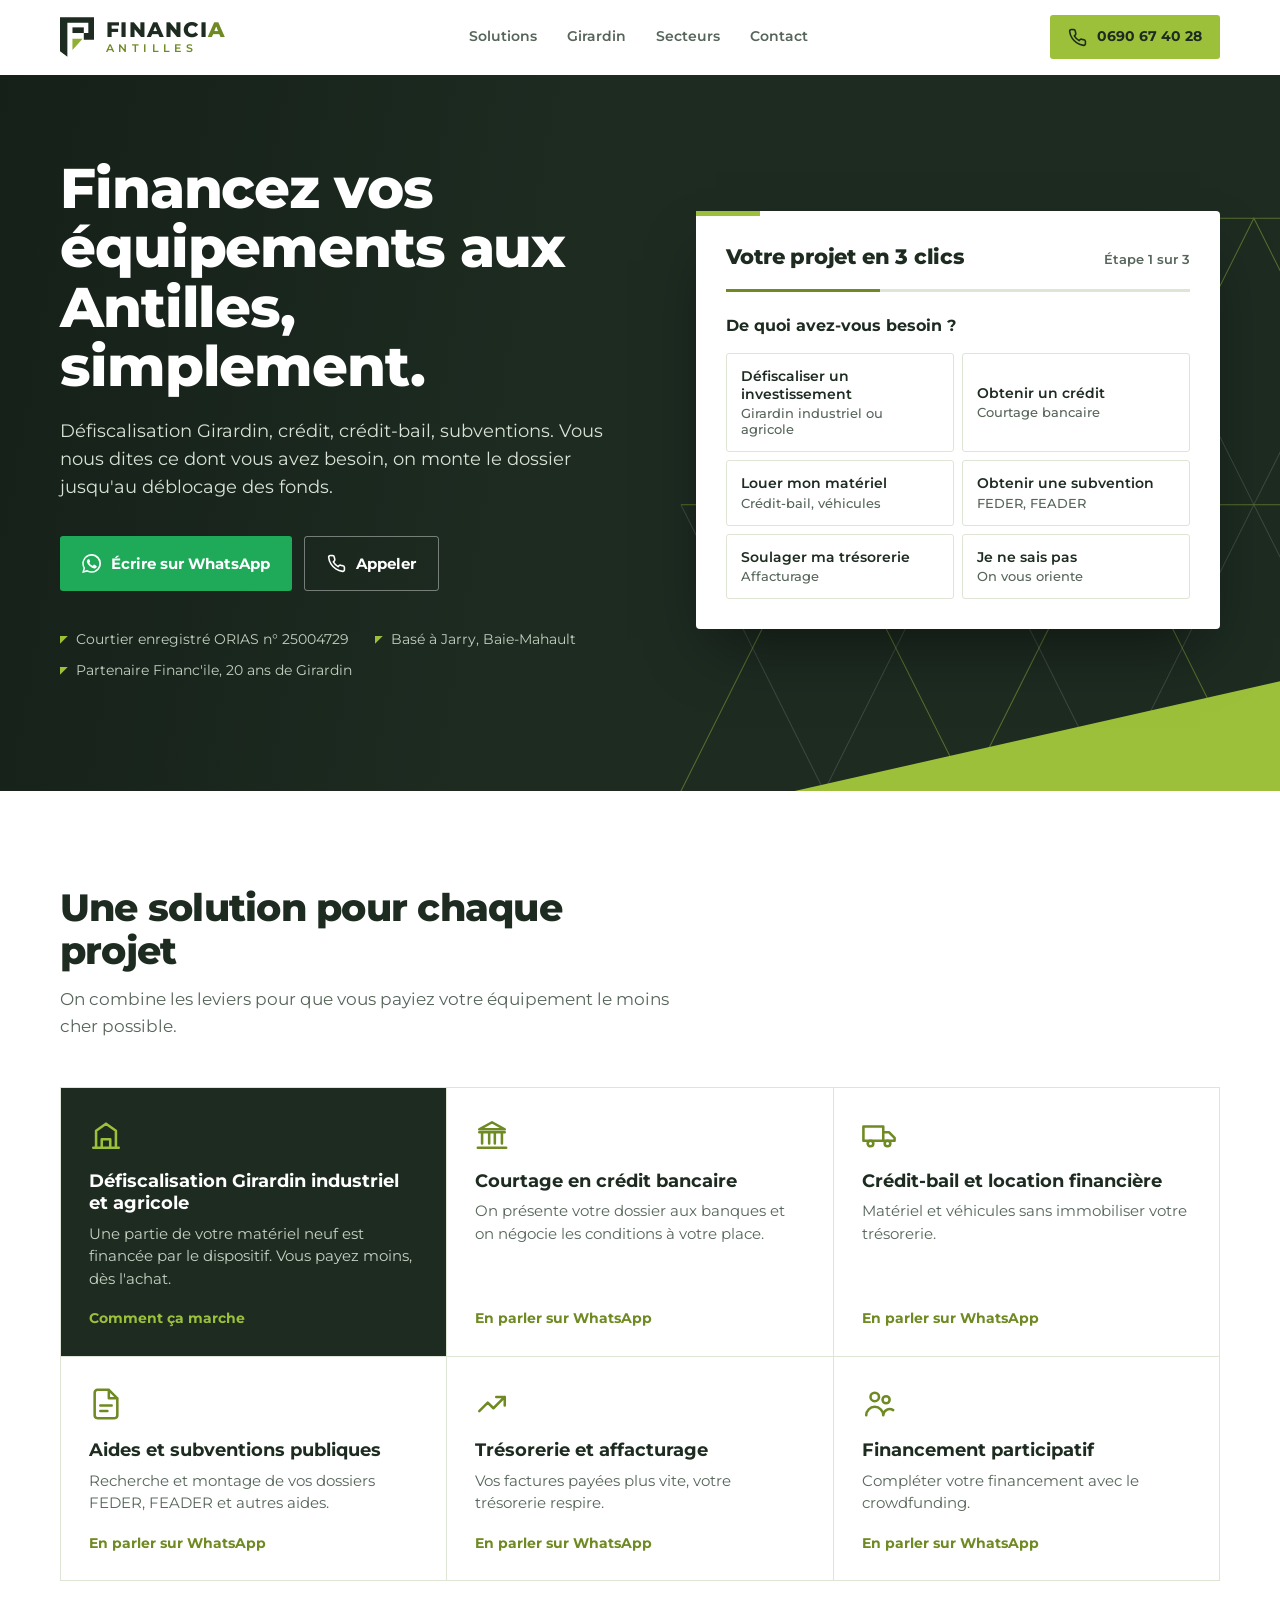
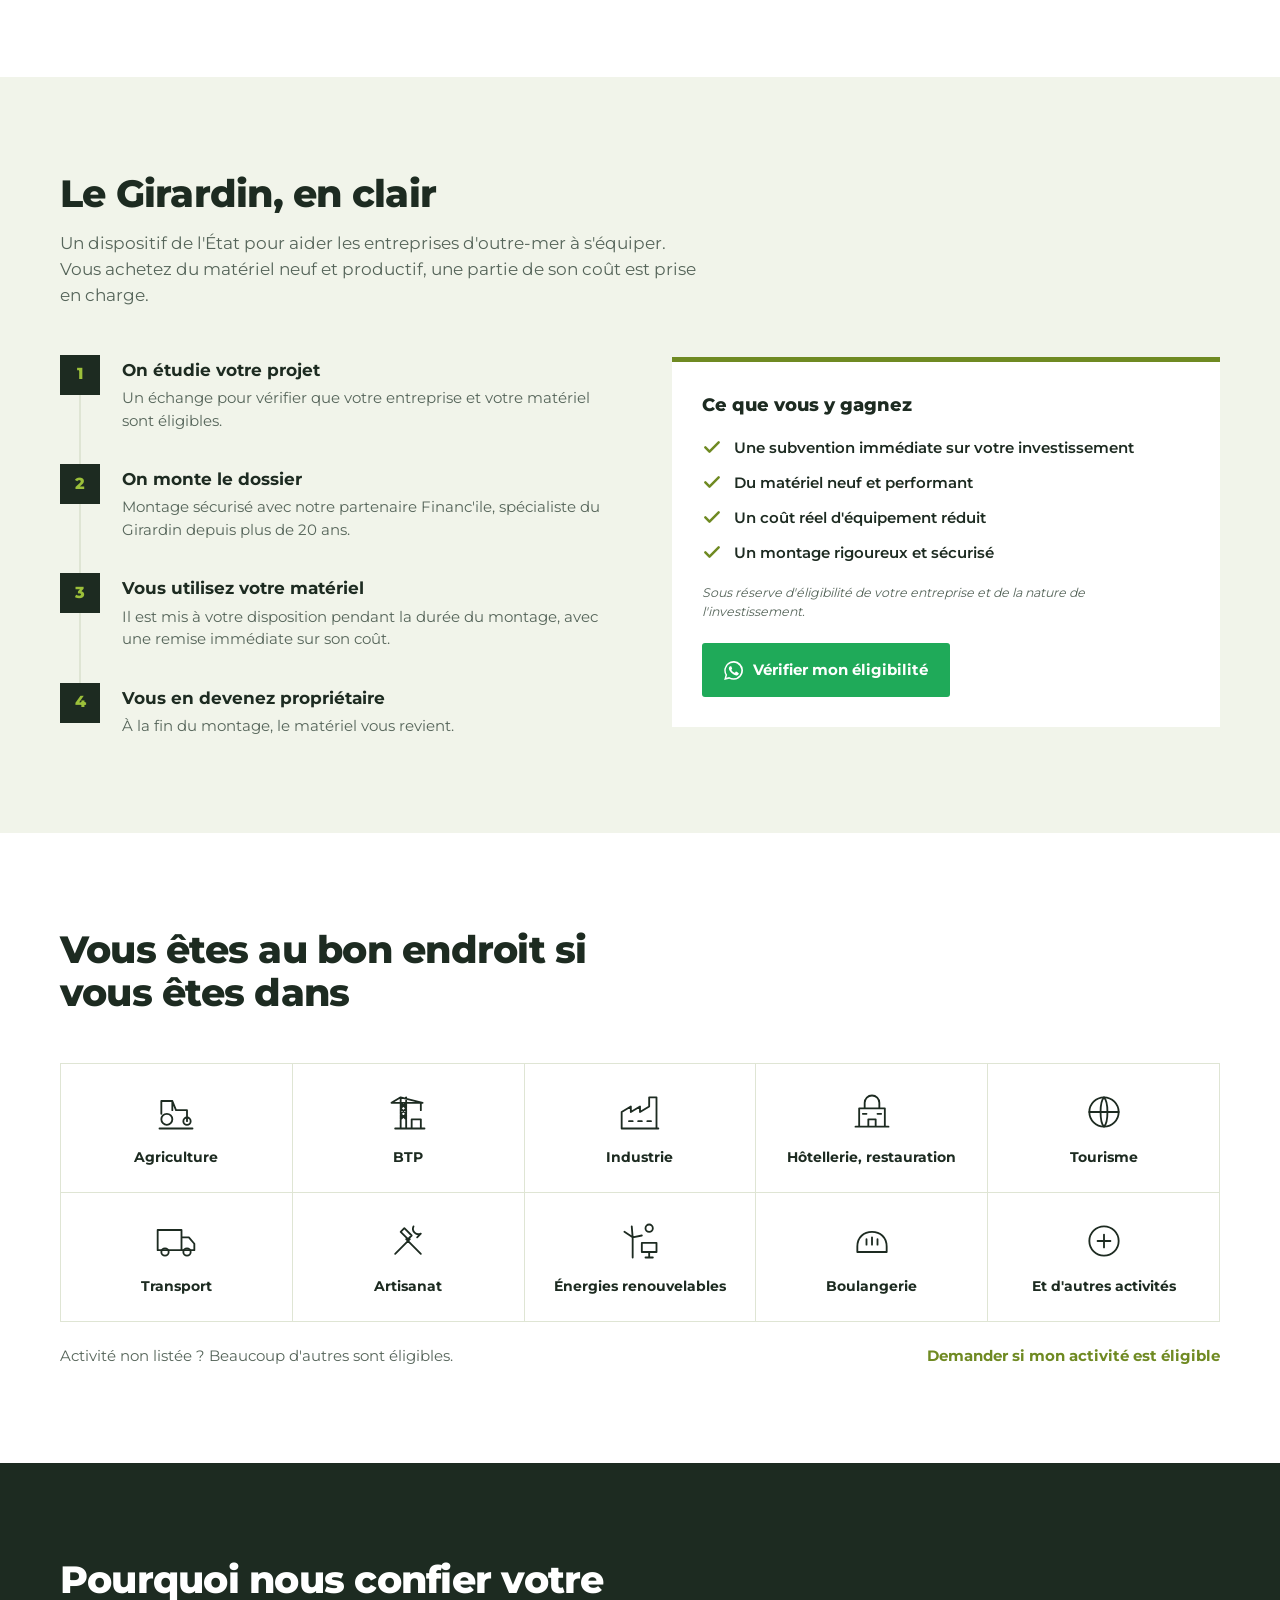
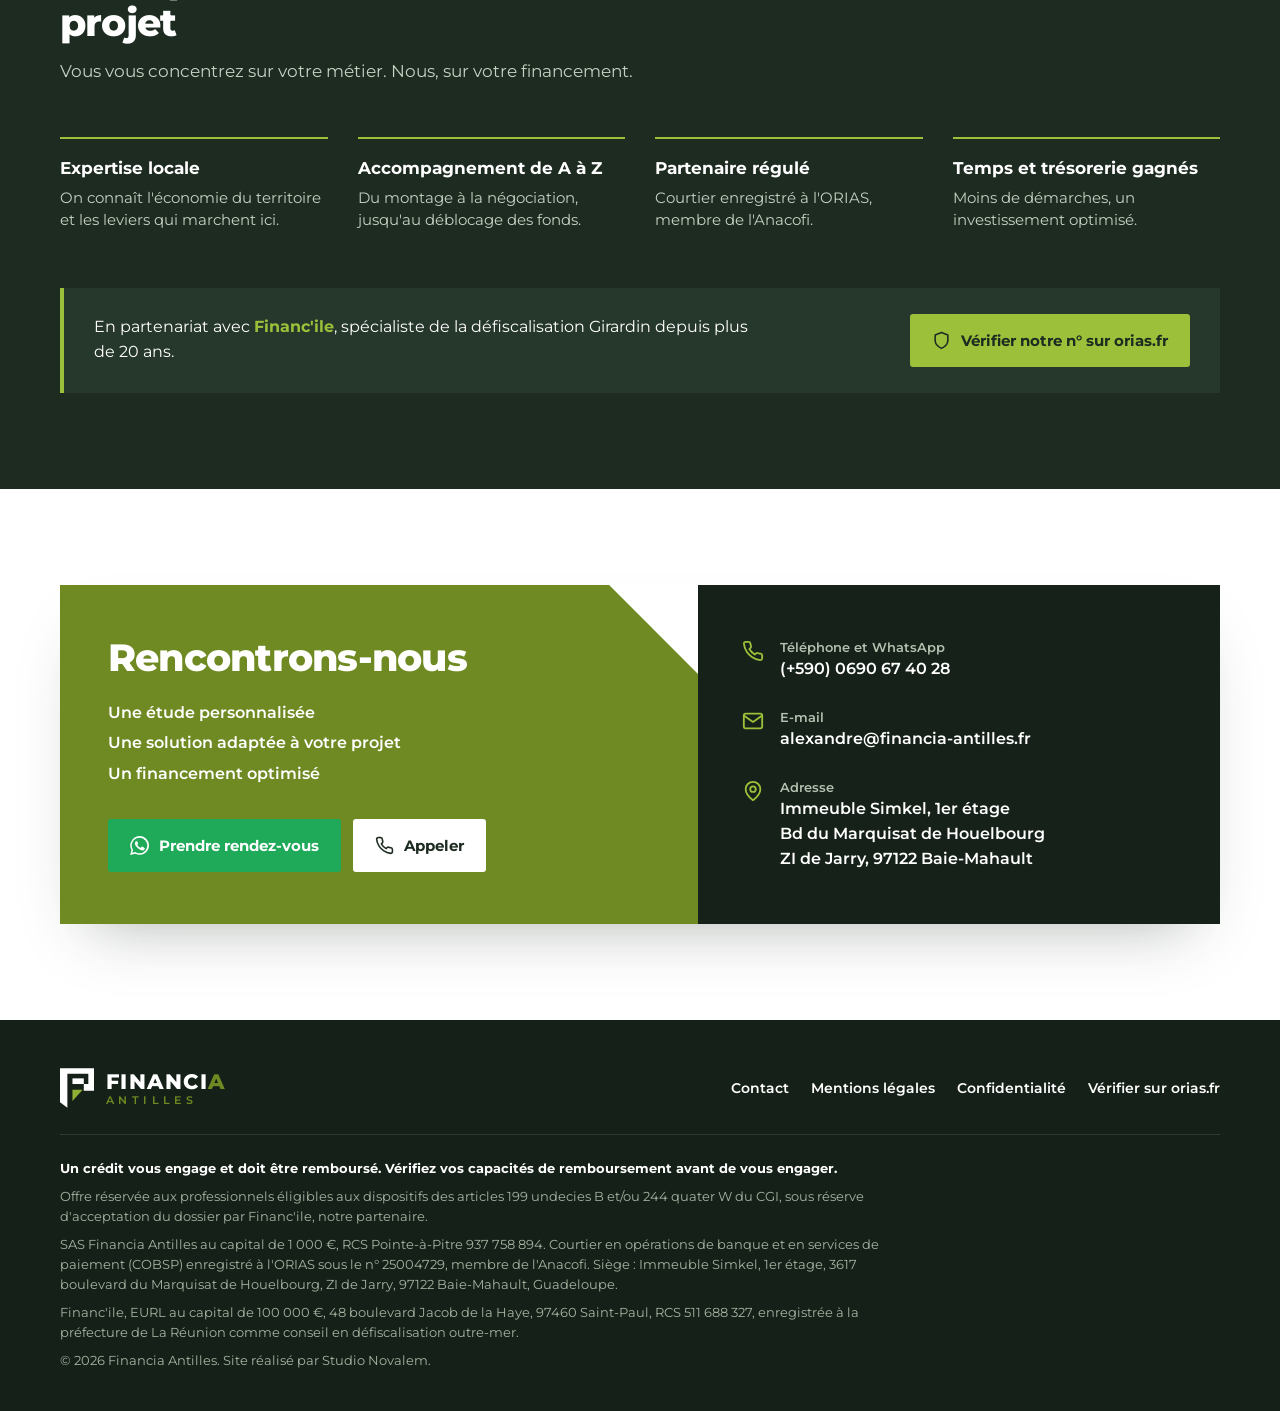
==== index.html @ 35c03839 "Add files via upload" ====
<!DOCTYPE html>
<html lang="fr">
<head>
<meta charset="UTF-8">
<meta name="viewport" content="width=device-width, initial-scale=1, viewport-fit=cover">
<title>Financia Antilles | Défiscalisation Girardin et financement en Guadeloupe</title>
<meta name="description" content="Courtier en financement à Jarry, Guadeloupe. Défiscalisation Girardin industriel et agricole, crédit, crédit-bail, affacturage, subventions FEDER et FEADER. Étude personnalisée.">
<link rel="canonical" href="https://financia-antilles.fr/">
<meta name="robots" content="index, follow">
<meta name="theme-color" content="#1d2b21">
<meta property="og:type" content="website">
<meta property="og:locale" content="fr_FR">
<meta property="og:site_name" content="Financia Antilles">
<meta property="og:title" content="Financia Antilles | Défiscalisation Girardin et financement en Guadeloupe">
<meta property="og:description" content="Courtier en financement à Jarry, Guadeloupe. Défiscalisation Girardin industriel et agricole, crédit, crédit-bail, affacturage, subventions FEDER et FEADER. Étude personnalisée.">
<meta property="og:url" content="https://financia-antilles.fr/">
<meta property="og:image" content="https://financia-antilles.fr/assets/img/og.jpg">
<meta name="twitter:card" content="summary_large_image">
<link rel="icon" href="/favicon.svg" type="image/svg+xml">
<link rel="apple-touch-icon" href="/assets/img/apple-touch-icon.png">
<link rel="preload" href="/assets/fonts/montserrat-latin-800-normal.woff2" as="font" type="font/woff2" crossorigin>
<link rel="preload" href="/assets/fonts/montserrat-latin-600-normal.woff2" as="font" type="font/woff2" crossorigin>
<link rel="stylesheet" href="/css/style.css">
<script type="application/ld+json">{"@context": "https://schema.org", "@type": "FinancialService", "name": "Financia Antilles", "url": "https://financia-antilles.fr", "telephone": "+590690674028", "email": "alexandre@financia-antilles.fr", "image": "https://financia-antilles.fr/assets/img/og.jpg", "address": {"@type": "PostalAddress", "streetAddress": "Immeuble Simkel, 1er étage, 3617 boulevard du Marquisat de Houelbourg, ZI de Jarry", "postalCode": "97122", "addressLocality": "Baie-Mahault", "addressRegion": "Guadeloupe", "addressCountry": "FR"}, "areaServed": ["Guadeloupe", "Martinique"], "founder": "Alexandre Buc", "vatID": "FR50937758894", "description": "Courtier en financement : défiscalisation Girardin industriel et agricole, crédit bancaire, crédit-bail, affacturage, subventions FEDER et FEADER."}</script>
</head>
<body>
<svg width="0" height="0" style="position:absolute" aria-hidden="true">
  <defs>
    <symbol id="i-wa" viewBox="0 0 24 24"><path fill="currentColor" d="M17.5 14.4c-.3-.1-1.8-.9-2-1s-.5-.1-.7.1-.8 1-.9 1.2-.3.2-.6.1a8.2 8.2 0 0 1-4-3.5c-.3-.5.3-.5.9-1.6.1-.2 0-.4 0-.5l-.9-2.2c-.2-.6-.5-.5-.7-.5h-.6a1.2 1.2 0 0 0-.8.4 3.5 3.5 0 0 0-1.1 2.6 6 6 0 0 0 1.3 3.2 13.8 13.8 0 0 0 5.3 4.7c2 .8 2.7.9 3.7.8a3.1 3.1 0 0 0 2-1.4 2.5 2.5 0 0 0 .2-1.4c-.1-.1-.3-.2-.6-.3zM12 21.8a9.8 9.8 0 0 1-5-1.4l-.4-.2-3.7 1 1-3.6-.2-.4A9.8 9.8 0 1 1 12 21.8zM20.5 3.5A11.8 11.8 0 0 0 1.9 17.7L.2 24l6.4-1.7A11.8 11.8 0 0 0 24 12a11.7 11.7 0 0 0-3.5-8.5z"/></symbol>
    <symbol id="i-tel" viewBox="0 0 24 24"><path fill="none" stroke="currentColor" stroke-width="2" stroke-linecap="round" stroke-linejoin="round" d="M22 16.9v3a2 2 0 0 1-2.2 2 19.8 19.8 0 0 1-8.6-3.1 19.5 19.5 0 0 1-6-6A19.8 19.8 0 0 1 2.1 4.2 2 2 0 0 1 4.1 2h3a2 2 0 0 1 2 1.7c.1 1 .4 1.9.7 2.8a2 2 0 0 1-.5 2.1L8 9.9a16 16 0 0 0 6 6l1.3-1.3a2 2 0 0 1 2.1-.4c.9.3 1.8.6 2.8.7a2 2 0 0 1 1.7 2z"/></symbol>
    <symbol id="i-mail" viewBox="0 0 24 24"><g fill="none" stroke="currentColor" stroke-width="2" stroke-linecap="round" stroke-linejoin="round"><rect x="2" y="4" width="20" height="16" rx="2"/><path d="m22 6-10 7L2 6"/></g></symbol>
    <symbol id="i-pin" viewBox="0 0 24 24"><g fill="none" stroke="currentColor" stroke-width="2" stroke-linecap="round" stroke-linejoin="round"><path d="M20 10c0 6-8 12-8 12s-8-6-8-12a8 8 0 0 1 16 0z"/><circle cx="12" cy="10" r="3"/></g></symbol>
    <symbol id="i-check" viewBox="0 0 24 24"><path fill="none" stroke="currentColor" stroke-width="3" stroke-linecap="round" stroke-linejoin="round" d="M4 12.5l5 5L20 6.5"/></symbol>
    <symbol id="i-shield" viewBox="0 0 24 24"><path fill="none" stroke="currentColor" stroke-width="2" stroke-linecap="round" stroke-linejoin="round" d="M12 22s8-4 8-10V5l-8-3-8 3v7c0 6 8 10 8 10z"/></symbol>
  </defs>
</svg>
<a class="skip" href="#main">Aller au contenu</a>
<header>
  <div class="wrap nav">
    <a href="" class="logo" aria-label="Financia Antilles, accueil">
      <img src="/assets/img/logo.png" alt="Financia Antilles" width="160" height="42" onload="this.parentNode.classList.add('has-img')">
      <svg class="mark" viewBox="0 0 60 70" aria-hidden="true"><path class="dk" fill="#1d2b21" d="M0 0h60v40H42V28h8V10H13v60L0 60z"/><path class="dk" fill="#1d2b21" d="M22 18h20v10H22z"/><path fill="#8fb033" d="M22 38h18L22 58z"/></svg>
      <span class="logo-txt"><b>FINANCI<span>A</span></b><small>ANTILLES</small></span>

    </a>
    <nav class="nav-links" id="menu" aria-label="Navigation principale">
      <a href="#solutions">Solutions</a>
      <a href="#girardin">Girardin</a>
      <a href="#secteurs">Secteurs</a>
      <a href="#contact">Contact</a>
    </nav>
    <div class="nav-right">
      <a class="btn btn-call" href="tel:+590690674028" aria-label="Appeler le 0690 67 40 28"><svg aria-hidden="true"><use href="#i-tel"/></svg><span>0690 67 40 28</span></a>
      <button class="burger" aria-label="Menu" aria-expanded="false" aria-controls="menu"><i></i><i></i><i></i></button>
    </div>
  </div>
  <div class="progress" aria-hidden="true"></div>
</header>
<main id="main">
<section class="hero" aria-labelledby="h1">
  <img class="hero-bg" src="/assets/img/hero.jpg" alt="" fetchpriority="high" onerror="this.remove()">
  <svg class="hero-lines" viewBox="0 0 1440 700" preserveAspectRatio="xMidYMid slice" aria-hidden="true">
    <path d="M760 700 L900 420 L1040 700 L1180 420 L1320 700 L1460 420"/>
    <path d="M760 420 L900 700 L1040 420 L1180 700 L1320 420 L1460 700"/>
    <path d="M900 420 L1040 140 L1180 420 L1320 140 L1460 420"/>
    <path d="M900 140 L1040 420 L1180 140 L1320 420 L1460 140"/>
    <path d="M760 420 H1460 M900 140 H1460"/>
  </svg>
  <div class="hero-cut" aria-hidden="true"></div>

  <div class="wrap hero-grid">
    <div>
      <h1 id="h1" class="rise d1">Financez vos équipements aux Antilles, simplement.</h1>
      <p class="hero-lead rise d2">Défiscalisation Girardin, crédit, crédit-bail, subventions. Vous nous dites ce dont vous avez besoin, on monte le dossier jusqu'au déblocage des fonds.</p>
      <div class="hero-cta rise d3">
        <a class="btn btn-wa" data-wa="Bonjour, je souhaite une étude de financement pour mon entreprise." href="https://wa.me/590690674028"><svg aria-hidden="true"><use href="#i-wa"/></svg>Écrire sur WhatsApp</a>
        <a class="btn btn-ghost" href="tel:+590690674028"><svg aria-hidden="true"><use href="#i-tel"/></svg>Appeler</a>
      </div>
      <ul class="hero-proof rise d4">
        <li><i></i>Courtier enregistré ORIAS n° 25004729</li>
        <li><i></i>Basé à Jarry, Baie-Mahault</li>
        <li><i></i>Partenaire Financ'ile, 20 ans de Girardin</li>
      </ul>
    </div>

    <div class="guide rise d5" id="guide" aria-live="polite">
      <div class="guide-head">
        <h2>Votre projet en 3 clics</h2>
        <span class="guide-count" id="gCount">Étape 1 sur 3</span>
      </div>
      <div class="bar" aria-hidden="true"><i id="gBar"></i></div>

      <div class="step on" data-step="1">
        <p class="q">De quoi avez-vous besoin ?</p>
        <div class="opts" data-key="besoin">
          <button class="opt" data-v="Défiscalisation Girardin">Défiscaliser un investissement<small>Girardin industriel ou agricole</small></button>
          <button class="opt" data-v="Crédit bancaire">Obtenir un crédit<small>Courtage bancaire</small></button>
          <button class="opt" data-v="Crédit-bail / location financière">Louer mon matériel<small>Crédit-bail, véhicules</small></button>
          <button class="opt" data-v="Subventions (FEDER, FEADER)">Obtenir une subvention<small>FEDER, FEADER</small></button>
          <button class="opt" data-v="Trésorerie / affacturage">Soulager ma trésorerie<small>Affacturage</small></button>
          <button class="opt" data-v="Je ne sais pas encore">Je ne sais pas<small>On vous oriente</small></button>
        </div>
      </div>

      <div class="step" data-step="2">
        <p class="q">Votre secteur d'activité ?</p>
        <div class="opts" data-key="secteur">
          <button class="opt" data-v="Agriculture">Agriculture</button>
          <button class="opt" data-v="BTP">BTP</button>
          <button class="opt" data-v="Industrie">Industrie</button>
          <button class="opt" data-v="Hôtellerie, restauration, tourisme">Hôtellerie, restauration</button>
          <button class="opt" data-v="Transport">Transport</button>
          <button class="opt" data-v="Artisanat, boulangerie">Artisanat, boulangerie</button>
          <button class="opt" data-v="Énergies renouvelables">Énergies renouvelables</button>
          <button class="opt" data-v="Autre activité">Autre</button>
        </div>
        <button class="back" type="button" data-back>Retour</button>
      </div>

      <div class="step" data-step="3">
        <p class="q">Montant envisagé ?</p>
        <div class="opts" data-key="montant">
          <button class="opt" data-v="moins de 50 000 €">Moins de 50 000 €</button>
          <button class="opt" data-v="50 000 à 200 000 €">50 000 à 200 000 €</button>
          <button class="opt" data-v="plus de 200 000 €">Plus de 200 000 €</button>
          <button class="opt" data-v="à définir">À définir</button>
        </div>
        <button class="back" type="button" data-back>Retour</button>
      </div>

      <div class="step" data-step="4">
        <div class="recap" id="gRecap"></div>
        <a class="btn btn-wa" id="gSend" href="https://wa.me/590690674028" target="_blank" rel="noopener"><svg aria-hidden="true"><use href="#i-wa"/></svg>Envoyer ma demande sur WhatsApp</a>
        <div class="alt">
          <a href="tel:+590690674028">Ou appeler</a>
          <a href="mailto:alexandre@financia-antilles.fr" id="gMail">Ou par e-mail</a>
        </div>
        <button class="back" type="button" data-reset>Recommencer</button>
      </div>
    </div>
  </div>
</section>

<section class="sec-pad" id="solutions" aria-labelledby="t-sol">
  <div class="wrap">
    <h2 id="t-sol" class="sec-title reveal">Une solution pour chaque projet</h2>
    <p class="sec-lead reveal">On combine les leviers pour que vous payiez votre équipement le moins cher possible.</p>
    <div class="sols">
      <a href="#girardin" class="sol main reveal">
        <svg viewBox="0 0 24 24" fill="none" stroke="currentColor" stroke-width="1.8" stroke-linecap="round" stroke-linejoin="round" aria-hidden="true"><path d="M3 21h18M5 21V9l7-5 7 5v12M9 21v-6h6v6"/></svg>
        <h3>Défiscalisation Girardin industriel et agricole</h3>
        <p>Une partie de votre matériel neuf est financée par le dispositif. Vous payez moins, dès l'achat.</p>
        <span class="go">Comment ça marche</span>
      </a>
      <a href="https://wa.me/590690674028" class="sol reveal" data-wa="Bonjour, je souhaite un crédit bancaire pour mon entreprise.">
        <svg viewBox="0 0 24 24" fill="none" stroke="currentColor" stroke-width="1.8" stroke-linecap="round" stroke-linejoin="round" aria-hidden="true"><path d="M3 10h18M5 10v8M10 10v8M14 10v8M19 10v8M2 21h20M12 3l9 5H3z"/></svg>
        <h3>Courtage en crédit bancaire</h3>
        <p>On présente votre dossier aux banques et on négocie les conditions à votre place.</p>
        <span class="go">En parler sur WhatsApp</span>
      </a>
      <a href="https://wa.me/590690674028" class="sol reveal" data-wa="Bonjour, je m'intéresse au crédit-bail / location financière pour du matériel ou des véhicules.">
        <svg viewBox="0 0 24 24" fill="none" stroke="currentColor" stroke-width="1.8" stroke-linecap="round" stroke-linejoin="round" aria-hidden="true"><path d="M1 6h14v10H1zM15 10h4l4 4v2h-8"/><circle cx="6" cy="18" r="2"/><circle cx="18" cy="18" r="2"/></svg>
        <h3>Crédit-bail et location financière</h3>
        <p>Matériel et véhicules sans immobiliser votre trésorerie.</p>
        <span class="go">En parler sur WhatsApp</span>
      </a>
      <a href="https://wa.me/590690674028" class="sol reveal" data-wa="Bonjour, je souhaite monter un dossier de subvention (FEDER / FEADER).">
        <svg viewBox="0 0 24 24" fill="none" stroke="currentColor" stroke-width="1.8" stroke-linecap="round" stroke-linejoin="round" aria-hidden="true"><path d="M14 2H6a2 2 0 0 0-2 2v16a2 2 0 0 0 2 2h12a2 2 0 0 0 2-2V8zM14 2v6h6M8 13h8M8 17h5"/></svg>
        <h3>Aides et subventions publiques</h3>
        <p>Recherche et montage de vos dossiers FEDER, FEADER et autres aides.</p>
        <span class="go">En parler sur WhatsApp</span>
      </a>
      <a href="https://wa.me/590690674028" class="sol reveal" data-wa="Bonjour, je cherche une solution de trésorerie / affacturage.">
        <svg viewBox="0 0 24 24" fill="none" stroke="currentColor" stroke-width="1.8" stroke-linecap="round" stroke-linejoin="round" aria-hidden="true"><path d="M3 17l6-6 4 4 8-8M15 7h6v6"/></svg>
        <h3>Trésorerie et affacturage</h3>
        <p>Vos factures payées plus vite, votre trésorerie respire.</p>
        <span class="go">En parler sur WhatsApp</span>
      </a>
      <a href="https://wa.me/590690674028" class="sol reveal" data-wa="Bonjour, je souhaite financer mon projet par du financement participatif.">
        <svg viewBox="0 0 24 24" fill="none" stroke="currentColor" stroke-width="1.8" stroke-linecap="round" stroke-linejoin="round" aria-hidden="true"><circle cx="9" cy="7" r="3"/><circle cx="17" cy="9" r="2.5"/><path d="M3 20a6 6 0 0 1 12 0M15 20a4.5 4.5 0 0 1 7-3.7"/></svg>
        <h3>Financement participatif</h3>
        <p>Compléter votre financement avec le crowdfunding.</p>
        <span class="go">En parler sur WhatsApp</span>
      </a>
    </div>
  </div>
</section>

<section class="sec-pad girardin" id="girardin" aria-labelledby="t-gir">
  <div class="wrap">
    <h2 id="t-gir" class="sec-title reveal">Le Girardin, en clair</h2>
    <p class="sec-lead reveal">Un dispositif de l'État pour aider les entreprises d'outre-mer à s'équiper. Vous achetez du matériel neuf et productif, une partie de son coût est prise en charge.</p>
    <div class="g-grid">
      <div class="steps">
        <span class="track" aria-hidden="true"><i></i></span>
        <ol>
        <li><h3>On étudie votre projet</h3><p>Un échange pour vérifier que votre entreprise et votre matériel sont éligibles.</p></li>
        <li><h3>On monte le dossier</h3><p>Montage sécurisé avec notre partenaire Financ'ile, spécialiste du Girardin depuis plus de 20 ans.</p></li>
        <li><h3>Vous utilisez votre matériel</h3><p>Il est mis à votre disposition pendant la durée du montage, avec une remise immédiate sur son coût.</p></li>
        <li><h3>Vous en devenez propriétaire</h3><p>À la fin du montage, le matériel vous revient.</p></li>
        </ol>
      </div>
      <div class="g-side">
        <figure class="g-photo">
          <img src="/assets/img/girardin.jpg" alt="Engin de chantier neuf en Guadeloupe" loading="lazy" width="1200" height="900" onerror="this.parentNode.remove()">
        </figure>
        <div class="benef reveal">
          <h3>Ce que vous y gagnez</h3>
          <ul>
            <li><svg aria-hidden="true"><use href="#i-check"/></svg>Une subvention immédiate sur votre investissement</li>
            <li><svg aria-hidden="true"><use href="#i-check"/></svg>Du matériel neuf et performant</li>
            <li><svg aria-hidden="true"><use href="#i-check"/></svg>Un coût réel d'équipement réduit</li>
            <li><svg aria-hidden="true"><use href="#i-check"/></svg>Un montage rigoureux et sécurisé</li>
          </ul>
          <p class="note">Sous réserve d'éligibilité de votre entreprise et de la nature de l'investissement.</p>
          <a class="btn btn-wa" href="https://wa.me/590690674028" data-wa="Bonjour, je voudrais savoir si mon investissement est éligible au Girardin."><svg aria-hidden="true"><use href="#i-wa"/></svg>Vérifier mon éligibilité</a>
        </div>
      </div>
    </div>
  </div>
</section>

<section class="sec-pad" id="secteurs" aria-labelledby="t-sec">
  <div class="wrap">
    <h2 id="t-sec" class="sec-title reveal">Vous êtes au bon endroit si vous êtes dans</h2>
    <ul class="sect reveal" style="list-style:none">
      <li class="sec"><svg viewBox="0 0 48 48" fill="none" stroke="currentColor" stroke-width="2" stroke-linecap="round" stroke-linejoin="round" aria-hidden="true"><circle cx="14" cy="32" r="6"/><circle cx="36" cy="34" r="4"/><path d="M8 26V12h12l4 10h12v12M20 12v10M6 42h36"/></svg>Agriculture</li>
      <li class="sec"><svg viewBox="0 0 48 48" fill="none" stroke="currentColor" stroke-width="2" stroke-linecap="round" stroke-linejoin="round" aria-hidden="true"><path d="M16 42V8M22 42V8M16 8l24 6H6zM16 14l6 6M22 14l-6 6M16 20l6 6M22 20l-6 6M16 26l6 6M22 26l-6 6M38 14v8M10 42h32M28 42V32h10v10"/></svg>BTP</li>
      <li class="sec"><svg viewBox="0 0 48 48" fill="none" stroke="currentColor" stroke-width="2" stroke-linecap="round" stroke-linejoin="round" aria-hidden="true"><path d="M4 42V24l10-6v6l10-6v6l10-6V8h8v34zM4 42h40M12 34h4M22 34h4M32 34h4"/></svg>Industrie</li>
      <li class="sec"><svg viewBox="0 0 48 48" fill="none" stroke="currentColor" stroke-width="2" stroke-linecap="round" stroke-linejoin="round" aria-hidden="true"><path d="M6 40h36M10 40V20h28v20M16 20v-6a8 8 0 0 1 16 0v6M20 40v-8h8v8M14 26h4M30 26h4"/></svg>Hôtellerie, restauration</li>
      <li class="sec"><svg viewBox="0 0 48 48" fill="none" stroke="currentColor" stroke-width="2" stroke-linecap="round" stroke-linejoin="round" aria-hidden="true"><circle cx="24" cy="24" r="16"/><path d="M8 24h32M24 8c5 5 5 27 0 32M24 8c-5 5-5 27 0 32"/></svg>Tourisme</li>
      <li class="sec"><svg viewBox="0 0 48 48" fill="none" stroke="currentColor" stroke-width="2" stroke-linecap="round" stroke-linejoin="round" aria-hidden="true"><path d="M4 12h26v22H4zM30 20h8l6 7v7H30"/><circle cx="12" cy="36" r="4"/><circle cx="36" cy="36" r="4"/></svg>Transport</li>
      <li class="sec"><svg viewBox="0 0 48 48" fill="none" stroke="currentColor" stroke-width="2" stroke-linecap="round" stroke-linejoin="round" aria-hidden="true"><path d="M10 38l16-16M20 10l8 8-4 4-8-8zM38 38L22 22M30 8a6 6 0 0 0 8 8l-4 4"/></svg>Artisanat</li>
      <li class="sec"><svg viewBox="0 0 48 48" fill="none" stroke="currentColor" stroke-width="2" stroke-linecap="round" stroke-linejoin="round" aria-hidden="true"><path d="M16 42V20M16 20l-9-6M16 20l10-2M16 20l-1-12M26 26h16v10H26zM34 36v6M30 42h8M38 10a4 4 0 1 1-8 0 4 4 0 0 1 8 0"/></svg>Énergies renouvelables</li>
      <li class="sec"><svg viewBox="0 0 48 48" fill="none" stroke="currentColor" stroke-width="2" stroke-linecap="round" stroke-linejoin="round" aria-hidden="true"><path d="M8 30c0-10 7-16 16-16s16 6 16 16v6H8zM18 22v6M24 20v8M30 22v6"/></svg>Boulangerie</li>
      <li class="sec"><svg viewBox="0 0 48 48" fill="none" stroke="currentColor" stroke-width="2" stroke-linecap="round" stroke-linejoin="round" aria-hidden="true"><circle cx="24" cy="24" r="16"/><path d="M24 17v14M17 24h14"/></svg>Et d'autres activités</li>
    </ul>
    <div class="sect-foot reveal">
      <span>Activité non listée ? Beaucoup d'autres sont éligibles.</span>
      <a href="https://wa.me/590690674028" data-wa="Bonjour, mon activité est-elle éligible à vos solutions de financement ?">Demander si mon activité est éligible</a>
    </div>
  </div>
</section>

<section class="sec-pad why" aria-labelledby="t-why">
  <div class="wrap">
    <h2 id="t-why" class="sec-title reveal">Pourquoi nous confier votre projet</h2>
    <p class="sec-lead reveal">Vous vous concentrez sur votre métier. Nous, sur votre financement.</p>
    <div class="why-grid">
      <div class="why-item reveal"><h3>Expertise locale</h3><p>On connaît l'économie du territoire et les leviers qui marchent ici.</p></div>
      <div class="why-item reveal"><h3>Accompagnement de A à Z</h3><p>Du montage à la négociation, jusqu'au déblocage des fonds.</p></div>
      <div class="why-item reveal"><h3>Partenaire régulé</h3><p>Courtier enregistré à l'ORIAS, membre de l'Anacofi.</p></div>
      <div class="why-item reveal"><h3>Temps et trésorerie gagnés</h3><p>Moins de démarches, un investissement optimisé.</p></div>
    </div>
    <div class="partner reveal">
      <p>En partenariat avec <b>Financ'ile</b>, spécialiste de la défiscalisation Girardin depuis plus de 20 ans.</p>
      <a class="btn btn-call" href="https://www.orias.fr" target="_blank" rel="noopener"><svg aria-hidden="true"><use href="#i-shield"/></svg>Vérifier notre n° sur orias.fr</a>
    </div>
  </div>
</section>

<section class="sec-pad" id="contact" aria-labelledby="t-con">
  <div class="wrap">
    <div class="contact-grid reveal">
      <div class="c-main">
        <h2 id="t-con">Rencontrons-nous</h2>
        <ul>
          <li>Une étude personnalisée</li>
          <li>Une solution adaptée à votre projet</li>
          <li>Un financement optimisé</li>
        </ul>
        <div class="hero-cta">
          <a class="btn btn-wa" href="https://wa.me/590690674028" data-wa="Bonjour, je souhaite prendre rendez-vous pour une étude de financement."><svg aria-hidden="true"><use href="#i-wa"/></svg>Prendre rendez-vous</a>
          <a class="btn btn-call" href="tel:+590690674028"><svg aria-hidden="true"><use href="#i-tel"/></svg>Appeler</a>
        </div>
      </div>
      <address class="c-side" style="font-style:normal">
        <img src="/assets/img/contact.jpg" alt="" loading="lazy" onerror="this.remove()">
        <div class="c-row"><svg aria-hidden="true"><use href="#i-tel"/></svg><div><small>Téléphone et WhatsApp</small><a href="tel:+590690674028">(+590) 0690 67 40 28</a></div></div>
        <div class="c-row"><svg aria-hidden="true"><use href="#i-mail"/></svg><div><small>E-mail</small><a href="mailto:alexandre@financia-antilles.fr">alexandre@financia-antilles.fr</a></div></div>
        <div class="c-row"><svg aria-hidden="true"><use href="#i-pin"/></svg><div><small>Adresse</small><a href="https://www.google.com/maps/search/?api=1&amp;query=Immeuble+Simkel+Boulevard+du+Marquisat+de+Houelbourg+Jarry+97122+Baie-Mahault" target="_blank" rel="noopener">Immeuble Simkel, 1er étage<br>Bd du Marquisat de Houelbourg<br>ZI de Jarry, 97122 Baie-Mahault</a></div></div>
      </address>
    </div>
  </div>
</section>
</main>
<footer>
  <div class="wrap">
    <div class="f-top">
      <a href="/" class="logo" aria-label="Financia Antilles, accueil">
        <img src="/assets/img/logo-blanc.png" alt="Financia Antilles" width="160" height="42" onload="this.parentNode.classList.add('has-img')">
      <svg class="mark" viewBox="0 0 60 70" aria-hidden="true"><path class="dk" fill="#1d2b21" d="M0 0h60v40H42V28h8V10H13v60L0 60z"/><path class="dk" fill="#1d2b21" d="M22 18h20v10H22z"/><path fill="#8fb033" d="M22 38h18L22 58z"/></svg>
      <span class="logo-txt"><b>FINANCI<span>A</span></b><small>ANTILLES</small></span>

      </a>
      <nav class="f-links" aria-label="Liens utiles">
        <a href="/#contact">Contact</a>
        <a href="/mentions-legales">Mentions légales</a>
        <a href="/confidentialite">Confidentialité</a>
        <a href="https://www.orias.fr" target="_blank" rel="noopener">Vérifier sur orias.fr</a>
      </nav>
    </div>
    <div class="legal">
      <p><strong>Un crédit vous engage et doit être remboursé. Vérifiez vos capacités de remboursement avant de vous engager.</strong></p>
      <p>Offre réservée aux professionnels éligibles aux dispositifs des articles 199 undecies B et/ou 244 quater W du CGI, sous réserve d'acceptation du dossier par Financ'ile, notre partenaire.</p>
      <p>SAS Financia Antilles au capital de 1 000 €, RCS Pointe-à-Pitre 937 758 894. Courtier en opérations de banque et en services de paiement (COBSP) enregistré à l'ORIAS sous le n° 25004729, membre de l'Anacofi. Siège : Immeuble Simkel, 1er étage, 3617 boulevard du Marquisat de Houelbourg, ZI de Jarry, 97122 Baie-Mahault, Guadeloupe.</p>
      <p>Financ'ile, EURL au capital de 100 000 €, 48 boulevard Jacob de la Haye, 97460 Saint-Paul, RCS 511 688 327, enregistrée à la préfecture de La Réunion comme conseil en défiscalisation outre-mer.</p>
      <p>© <span class="yr">2026</span> Financia Antilles. Site réalisé par Studio Novalem.</p>
    </div>
  </div>
</footer>
<div class="mbar" id="mbar">
  <a class="m-call" href="tel:+590690674028"><svg aria-hidden="true"><use href="#i-tel"/></svg>Appeler</a>
  <a class="m-wa" href="https://wa.me/590690674028" data-wa="Bonjour, je souhaite une étude de financement pour mon entreprise."><svg aria-hidden="true"><use href="#i-wa"/></svg>WhatsApp</a>
</div>
<script src="/js/main.js" defer></script>
</body>
</html>
---- css/style.css ----
@font-face{font-family:"Montserrat";src:url(../assets/fonts/montserrat-latin-400-normal.woff2) format("woff2");font-weight:400;font-display:swap}
@font-face{font-family:"Montserrat";src:url(../assets/fonts/montserrat-latin-500-normal.woff2) format("woff2");font-weight:500;font-display:swap}
@font-face{font-family:"Montserrat";src:url(../assets/fonts/montserrat-latin-600-normal.woff2) format("woff2");font-weight:600;font-display:swap}
@font-face{font-family:"Montserrat";src:url(../assets/fonts/montserrat-latin-700-normal.woff2) format("woff2");font-weight:700;font-display:swap}
@font-face{font-family:"Montserrat";src:url(../assets/fonts/montserrat-latin-800-normal.woff2) format("woff2");font-weight:800;font-display:swap}

:root{
  --forest:#1d2b21;--forest-2:#26382b;--deep:#152018;
  --olive:#6f8a22;--lime:#9cc03a;
  --paper:#fff;--mist:#f1f4ea;--ink:#1d2b21;--muted:#56655a;--line:#dfe5d4;
  --wa:#1faa59;
  --font:"Montserrat",system-ui,-apple-system,"Segoe UI",Roboto,Arial,sans-serif;
  --hh:74px;
}
*{box-sizing:border-box;margin:0;padding:0}
html{scroll-behavior:smooth;scroll-padding-top:var(--hh);-webkit-text-size-adjust:100%}
body{font-family:var(--font);color:var(--ink);background:var(--paper);line-height:1.55;-webkit-font-smoothing:antialiased;overflow-x:hidden}
img,svg{max-width:100%;display:block}
a{color:inherit;text-decoration:none}
button{font:inherit;cursor:pointer;border:0;background:none;color:inherit}
:focus-visible{outline:3px solid var(--lime);outline-offset:3px;border-radius:3px}
.wrap{width:min(1160px,100% - 40px);margin-inline:auto}
.sr{position:absolute;width:1px;height:1px;overflow:hidden;clip:rect(0 0 0 0);white-space:nowrap}
.skip{position:absolute;left:12px;top:-60px;z-index:100;background:var(--lime);color:var(--forest);padding:10px 14px;font-weight:700}
.skip:focus{top:12px}

/* Boutons */
.btn{display:inline-flex;align-items:center;justify-content:center;gap:10px;padding:15px 22px;font-weight:700;font-size:15px;border-radius:3px;transition:transform .2s,background .2s,border-color .2s;white-space:nowrap;min-height:48px}
.btn svg{width:19px;height:19px;flex:none}
.btn-wa{background:var(--wa);color:#fff}
.btn-wa:hover{background:#18914b;transform:translateY(-2px)}
.btn-call{background:var(--lime);color:var(--forest)}
.btn-call:hover{background:#b0d24c;transform:translateY(-2px)}
.btn-ghost{border:1.5px solid rgba(255,255,255,.4);color:#fff}
.btn-ghost:hover{border-color:#fff;background:rgba(255,255,255,.06)}

/* Header */
header{position:sticky;top:0;z-index:50;background:rgba(255,255,255,.95);backdrop-filter:blur(10px);-webkit-backdrop-filter:blur(10px);border-bottom:1px solid transparent;transition:border-color .3s}
header.scrolled{border-color:var(--line)}
.progress{position:absolute;left:0;bottom:-1px;height:2px;width:100%;background:var(--lime);transform-origin:left;transform:scaleX(0)}
.nav{display:flex;align-items:center;justify-content:space-between;gap:16px;height:var(--hh)}
.logo{display:flex;align-items:center;gap:12px;flex:none}
.logo img{height:42px;width:auto}
.logo .mark{width:34px;height:40px}
.logo-txt{line-height:1}
.logo-txt b{display:block;font-size:21px;font-weight:800;letter-spacing:.06em}
.logo-txt b span{color:var(--olive)}
.logo-txt small{display:block;font-size:10.5px;font-weight:600;letter-spacing:.42em;color:var(--olive);margin-top:4px}
.nav-links{display:flex;gap:30px;font-size:14px;font-weight:600;color:var(--muted)}
.nav-links a{position:relative;padding:6px 0}
.nav-links a::after{content:"";position:absolute;left:0;bottom:0;height:2px;width:100%;background:var(--olive);transform:scaleX(0);transform-origin:left;transition:transform .25s}
.nav-links a:hover,.nav-links a.active{color:var(--ink)}
.nav-links a:hover::after,.nav-links a.active::after{transform:scaleX(1)}
.nav-right{display:flex;align-items:center;gap:8px}
.nav .btn{padding:11px 18px;font-size:14px;min-height:44px}
.burger{display:none;width:44px;height:44px;position:relative}
.burger i{position:absolute;left:11px;right:11px;height:2px;background:var(--forest);transition:transform .3s,opacity .3s}
.burger i:nth-child(1){top:15px}.burger i:nth-child(2){top:21px}.burger i:nth-child(3){top:27px}
.burger[aria-expanded="true"] i:nth-child(1){transform:translateY(6px) rotate(45deg)}
.burger[aria-expanded="true"] i:nth-child(2){opacity:0}
.burger[aria-expanded="true"] i:nth-child(3){transform:translateY(-6px) rotate(-45deg)}

/* Hero */
.hero{position:relative;background:var(--forest);color:#fff;overflow:hidden;isolation:isolate}
.hero-bg{position:absolute;inset:0;width:100%;height:100%;object-fit:cover;z-index:-2;animation:kb 14s ease-out forwards}
@keyframes kb{from{transform:scale(1.12)}to{transform:scale(1)}}
.hero::before{content:"";position:absolute;inset:0;z-index:-1;background:linear-gradient(100deg,rgba(21,32,24,.97) 0%,rgba(29,43,33,.92) 42%,rgba(29,43,33,.55) 100%)}
.hero-lines{position:absolute;inset:0;width:100%;height:100%;pointer-events:none;opacity:.45;z-index:-1}
.hero-lines path{fill:none;stroke:var(--lime);stroke-width:1;stroke-dasharray:1400;stroke-dashoffset:1400;animation:draw 2.6s .2s cubic-bezier(.6,0,.2,1) forwards}
.hero-lines path:nth-child(2n){stroke:#fff;opacity:.3;animation-delay:.5s}
@keyframes draw{to{stroke-dashoffset:0}}
.hero-cut{position:absolute;right:0;bottom:0;width:38%;height:110px;background:var(--lime);clip-path:polygon(100% 0,100% 100%,0 100%);transform:translateX(100%);animation:slidein .9s 1.2s cubic-bezier(.2,.8,.2,1) forwards;z-index:-1}
@keyframes slidein{to{transform:none}}
.hero-grid{display:grid;grid-template-columns:1.05fr .95fr;gap:56px;align-items:center;padding:84px 0 110px}
.hero h1{font-size:clamp(32px,4.6vw,56px);line-height:1.06;font-weight:800;letter-spacing:-.02em;max-width:14ch}
.hero-lead{margin-top:22px;font-size:18px;color:#dae2d6;max-width:46ch}
.hero-cta{display:flex;flex-wrap:wrap;gap:12px;margin-top:34px}
.hero-proof{display:flex;flex-wrap:wrap;gap:10px 26px;margin-top:38px;font-size:13.5px;color:#c3cfbf;list-style:none}
.hero-proof li{display:flex;align-items:center;gap:8px}
.hero-proof i{width:8px;height:8px;background:var(--lime);clip-path:polygon(0 0,100% 0,0 100%);flex:none}
.rise{opacity:0;transform:translateY(18px);animation:rise .8s cubic-bezier(.2,.8,.2,1) forwards}
.d1{animation-delay:.35s}.d2{animation-delay:.5s}.d3{animation-delay:.65s}.d4{animation-delay:.8s}.d5{animation-delay:1s}
@keyframes rise{to{opacity:1;transform:none}}

/* Orienteur */
.guide{background:#fff;color:var(--ink);border-radius:4px;padding:30px;box-shadow:0 30px 60px -20px rgba(0,0,0,.5);position:relative}
.guide::before{content:"";position:absolute;top:0;left:0;width:64px;height:5px;background:var(--lime)}
.guide-head{display:flex;justify-content:space-between;align-items:baseline;gap:12px;flex-wrap:wrap}
.guide h2{font-size:21px;font-weight:800;letter-spacing:-.01em}
.guide-count{font-size:13px;font-weight:600;color:var(--muted)}
.bar{height:3px;background:var(--line);margin:16px 0 22px;overflow:hidden}
.bar i{display:block;height:100%;width:33.33%;background:var(--olive);transition:width .45s cubic-bezier(.2,.8,.2,1)}
.step{display:none}
.step.on{display:block;animation:stepin .4s cubic-bezier(.2,.8,.2,1)}
@keyframes stepin{from{opacity:0;transform:translateX(14px)}to{opacity:1;transform:none}}
.step .q{font-weight:700;font-size:15.5px;margin-bottom:14px}
.opts{display:grid;grid-template-columns:1fr 1fr;gap:8px}
.opt{text-align:left;padding:13px 14px;border:1.5px solid var(--line);border-radius:3px;font-size:14px;font-weight:600;line-height:1.3;transition:border-color .2s,background .2s;min-height:48px}
.opt:hover{border-color:var(--olive)}
.opt[aria-pressed="true"]{border-color:var(--olive);background:var(--mist)}
.opt small{display:block;font-weight:500;color:var(--muted);font-size:12.5px;margin-top:3px}
.back{margin-top:16px;font-size:13px;font-weight:600;color:var(--muted);padding:6px 0}
.back:hover{color:var(--ink)}
.recap{background:var(--mist);border-left:3px solid var(--olive);padding:14px 16px;font-size:14px;margin-bottom:18px}
.guide .btn{width:100%;white-space:normal;text-align:center}
.guide .alt{display:flex;justify-content:center;gap:18px;margin-top:14px;font-size:14px;font-weight:600}
.guide .alt a{color:var(--olive);padding:6px 0}
.guide .alt a:hover{text-decoration:underline}

/* Sections */
.sec-pad{padding:96px 0}
.sec-title{font-size:clamp(26px,3vw,38px);font-weight:800;letter-spacing:-.02em;line-height:1.12;max-width:22ch}
.sec-lead{margin-top:14px;color:var(--muted);font-size:17px;max-width:58ch}
.reveal{opacity:0;transform:translateY(24px);transition:opacity .7s,transform .7s cubic-bezier(.2,.8,.2,1)}
.reveal.in{opacity:1;transform:none}

/* Solutions */
.sols{display:grid;grid-template-columns:repeat(3,1fr);margin-top:48px;border-top:1px solid var(--line);border-left:1px solid var(--line)}
.sol{position:relative;display:flex;flex-direction:column;padding:30px 28px 26px;border-right:1px solid var(--line);border-bottom:1px solid var(--line);overflow:hidden;transition:background .3s}
.sol::after{content:"";position:absolute;right:0;bottom:0;width:0;height:0;background:var(--lime);clip-path:polygon(100% 0,100% 100%,0 100%);transition:width .35s,height .35s}
.sol:hover{background:var(--mist)}
.sol:hover::after{width:46px;height:46px}
.sol>svg{width:34px;height:34px;color:var(--olive);margin-bottom:18px}
.sol h3{font-size:18px;font-weight:700;line-height:1.25}
.sol p{margin-top:8px;color:var(--muted);font-size:14.5px;flex:1}
.sol .go{margin-top:18px;font-size:14px;font-weight:700;color:var(--olive)}
.sol.main{background:var(--forest);color:#fff}
.sol.main p{color:#c6d1c2}
.sol.main>svg,.sol.main .go{color:var(--lime)}
.sol.main:hover{background:var(--forest-2)}

/* Girardin */
.girardin{background:var(--mist)}
.g-grid{display:grid;grid-template-columns:1fr 1fr;gap:64px;margin-top:48px;align-items:start}
.steps{list-style:none;counter-reset:s;position:relative}
.track{position:absolute;left:19px;top:20px;bottom:20px;width:2px;background:var(--line)}
.track i{display:block;height:100%;background:var(--olive);transform-origin:top;transform:scaleY(0)}
.steps li{position:relative;padding:0 0 34px 62px;counter-increment:s}
.steps li:last-child{padding-bottom:0}
.steps li::before{content:counter(s);position:absolute;left:0;top:-2px;width:40px;height:40px;display:grid;place-items:center;background:var(--forest);color:var(--lime);font-weight:800;font-size:16px;transition:background .3s,color .3s}
.steps li.lit::before{background:var(--olive);color:#fff}
.steps h3{font-size:17px;font-weight:700}
.steps p{color:var(--muted);font-size:14.5px;margin-top:4px}
.g-side{position:relative}
.g-photo{aspect-ratio:4/3;overflow:hidden;background:var(--forest)}
.g-photo img{width:100%;height:100%;object-fit:cover;transform:scale(1.1);transition:transform 1.4s cubic-bezier(.2,.8,.2,1)}
.g-photo.in img{transform:scale(1)}
.benef{background:#fff;padding:30px;border-top:5px solid var(--olive);position:relative}
.g-photo+.benef{margin:-70px 0 0 40px;box-shadow:0 24px 50px -24px rgba(29,43,33,.35)}
.benef h3{font-size:18px;font-weight:800;margin-bottom:16px}
.benef ul{list-style:none;display:grid;gap:12px}
.benef li{display:flex;gap:12px;font-size:15px;font-weight:600}
.benef li svg{width:20px;height:20px;color:var(--olive);flex:none;margin-top:1px}
.benef .note{margin-top:18px;font-size:12.5px;color:var(--muted);font-style:italic}
.benef .btn{margin-top:22px}

/* Secteurs */
.sect{display:grid;grid-template-columns:repeat(5,1fr);gap:1px;background:var(--line);border:1px solid var(--line);margin-top:48px}
.sec{background:#fff;padding:26px 14px;display:flex;flex-direction:column;align-items:center;gap:14px;text-align:center;font-weight:700;font-size:14px;line-height:1.3}
.sec svg{width:44px;height:44px;color:var(--forest);transition:color .25s,transform .25s}
.sec:hover svg{color:var(--olive);transform:translateY(-3px)}
.sect-foot{display:flex;flex-wrap:wrap;justify-content:space-between;align-items:center;gap:12px;margin-top:22px;font-size:15px;color:var(--muted)}
.sect-foot a{font-weight:700;color:var(--olive)}
.sect-foot a:hover{text-decoration:underline}

/* Pourquoi */
.why{background:var(--forest);color:#fff}
.why .sec-lead{color:#c6d1c2}
.why-grid{display:grid;grid-template-columns:repeat(4,1fr);gap:30px;margin-top:52px}
.why-item{position:relative;padding-top:20px}
.why-item::before{content:"";position:absolute;top:0;left:0;height:2px;width:100%;background:var(--lime);transform:scaleX(0);transform-origin:left;transition:transform .8s .2s cubic-bezier(.2,.8,.2,1)}
.why-item.in::before{transform:scaleX(1)}
.why-item h3{font-size:17px;font-weight:700;line-height:1.3}
.why-item p{margin-top:8px;font-size:14.5px;color:#c6d1c2}
.partner{margin-top:56px;display:flex;flex-wrap:wrap;align-items:center;justify-content:space-between;gap:20px;padding:26px 30px;background:var(--forest-2);border-left:4px solid var(--lime)}
.partner p{font-size:16px;max-width:60ch}
.partner b{color:var(--lime)}

/* Contact */
.contact-grid{display:grid;grid-template-columns:1.1fr .9fr;box-shadow:0 30px 60px -30px rgba(29,43,33,.35)}
.c-main{background:var(--olive);color:#fff;padding:52px 48px;position:relative;overflow:hidden}
.c-main::after{content:"";position:absolute;right:-1px;top:0;width:90px;height:90px;background:#fff;clip-path:polygon(100% 0,100% 100%,0 0)}
.c-main h2{font-size:clamp(28px,3vw,38px);font-weight:800;line-height:1.1;letter-spacing:-.02em}
.c-main ul{list-style:none;margin:22px 0 32px;display:grid;gap:6px;font-size:16px;font-weight:600}
.c-main .hero-cta{margin-top:0}
.c-main .btn-call{background:#fff}
.c-side{position:relative;isolation:isolate;background:var(--forest);color:#fff;padding:52px 44px;display:grid;gap:26px;align-content:center;overflow:hidden}
.c-side img{position:absolute;inset:0;width:100%;height:100%;object-fit:cover;z-index:-2}
.c-side::before{content:"";position:absolute;inset:0;background:rgba(21,32,24,.86);z-index:-1}
.c-row{display:flex;gap:16px}
.c-row svg{width:22px;height:22px;color:var(--lime);flex:none;margin-top:2px}
.c-row small{display:block;font-size:12.5px;color:#b3c0af;font-weight:600}
.c-row a,.c-row span{font-weight:600;font-size:15.5px;overflow-wrap:anywhere}
.c-row a:hover{color:var(--lime)}

/* Footer */
footer{background:var(--deep);color:#a6b4a2;padding:48px 0 40px;font-size:12.5px}
.f-top{display:flex;flex-wrap:wrap;justify-content:space-between;align-items:center;gap:20px;padding-bottom:26px;border-bottom:1px solid #2c3d30;margin-bottom:24px}
footer .logo-txt b{color:#fff}
footer .logo .mark .dk{fill:#fff}
.f-links{display:flex;flex-wrap:wrap;gap:8px 22px;font-weight:600;font-size:13.5px}
.f-links a{color:#fff}
.f-links a:hover{color:var(--lime)}
.legal{display:grid;gap:8px;max-width:95ch;line-height:1.6}
.legal a{text-decoration:underline}
.legal strong{color:#fff}

/* Pages légales */
.page-head{background:var(--forest);color:#fff;padding:64px 0 56px;position:relative;overflow:hidden}
.page-head::after{content:"";position:absolute;right:0;bottom:0;width:30%;height:70px;background:var(--lime);clip-path:polygon(100% 0,100% 100%,0 100%)}
.page-head h1{font-size:clamp(28px,4vw,44px);font-weight:800;letter-spacing:-.02em}
.page-head p{margin-top:10px;color:#c6d1c2}
.doc{padding:64px 0 90px}
.doc .wrap{max-width:820px}
.doc h2{font-size:21px;font-weight:800;margin:40px 0 12px;padding-top:10px;border-top:1px solid var(--line)}
.doc h2:first-child{margin-top:0;border:0;padding:0}
.doc p,.doc li{font-size:15.5px;color:#344238;margin-bottom:10px}
.doc ul{padding-left:20px}
.doc a{color:var(--olive);font-weight:600;text-decoration:underline}
.doc dl{display:grid;grid-template-columns:220px 1fr;gap:8px 20px;font-size:15.5px}
.doc dt{font-weight:700}
.doc dd{color:#344238}

/* 404 */
.nf{min-height:70vh;display:grid;place-items:center;text-align:center;padding:60px 20px}
.nf h1{font-size:clamp(40px,8vw,90px);font-weight:800;color:var(--olive);line-height:1}
.nf p{margin:14px 0 26px;font-size:18px}

/* Barre mobile */
.mbar{display:none}

/* Responsive */
@media (max-width:1080px){
  .nav-links{gap:20px}
}
@media (max-width:980px){
  .burger{display:block}
  .nav-links{position:absolute;top:100%;left:0;right:0;flex-direction:column;gap:0;background:#fff;border-bottom:1px solid var(--line);padding:6px 20px 14px;transform:translateY(-8px);opacity:0;visibility:hidden;transition:.25s}
  .nav-links.open{transform:none;opacity:1;visibility:visible}
  .nav-links a{padding:14px 0;border-bottom:1px solid var(--line);font-size:16px}
  .nav-links a:last-child{border:0}
  .nav-links a::after{display:none}
  .hero-grid,.g-grid,.contact-grid{grid-template-columns:1fr}
  .hero-grid{gap:44px;padding:60px 0 90px}
  .hero h1{max-width:18ch}
  .sols{grid-template-columns:1fr 1fr}
  .sec{padding:22px 8px;font-size:13px}
  .why-grid{grid-template-columns:1fr 1fr}
  .hero-cut{width:55%;height:60px}
  .g-grid{gap:48px}
}
@media (max-width:640px){
  :root{--hh:64px}
  .sec-pad{padding:68px 0}
  .logo-txt b{font-size:18px}
  .logo .mark{width:28px;height:34px}
  .logo img{height:36px}
  .nav .btn span{display:none}
  .nav .btn{padding:0;width:44px}
  .hero-grid{padding:44px 0 80px}
  .hero-lead{font-size:16.5px}
  .hero-cta .btn{flex:1 1 100%}
  .hero-proof{flex-direction:column;gap:8px}
  .guide{padding:24px 18px}
  .opts{grid-template-columns:1fr}
  .sols,.why-grid{grid-template-columns:1fr}
  .sol{padding:26px 22px}
  .sect{grid-template-columns:1fr 1fr}
  .sect .sec:last-child{grid-column:1/-1}
  .g-photo+.benef{margin:-50px 12px 0}
  .benef{padding:26px 20px}
  .benef .btn{width:100%;white-space:normal}
  .partner{padding:22px 20px}
  .partner .btn{width:100%}
  .c-main,.c-side{padding:40px 22px}
  .c-main .btn{flex:1 1 100%}
  .doc dl{grid-template-columns:1fr;gap:2px}
  .doc dd{margin-bottom:12px}
  footer{padding-bottom:96px}
  .mbar{display:grid;grid-template-columns:1fr 1fr;position:fixed;left:0;right:0;bottom:0;z-index:60;box-shadow:0 -8px 24px rgba(0,0,0,.18);transform:translateY(100%);transition:transform .35s;padding-bottom:env(safe-area-inset-bottom);background:var(--forest)}
  .mbar.show{transform:none}
  .mbar a{display:flex;align-items:center;justify-content:center;gap:8px;padding:16px;font-weight:700;font-size:15px}
  .mbar .m-call{background:var(--lime);color:var(--forest)}
  .mbar .m-wa{background:var(--wa);color:#fff}
  .mbar svg{width:18px;height:18px}
}
@media (prefers-reduced-motion:reduce){
  *,*::before,*::after{animation:none!important;transition:none!important}
  .rise,.reveal{opacity:1;transform:none}
  .hero-lines path{stroke-dashoffset:0}
  .hero-cut{transform:none}
  .why-item::before,.track i{transform:none}
  .g-photo img{transform:none}
  html{scroll-behavior:auto}
}

/* Logo fichier (si fourni) */
.logo>img{display:none}
.logo.has-img>img{display:block}
.logo.has-img>.mark,.logo.has-img>.logo-txt{display:none}
.steps ol{list-style:none}
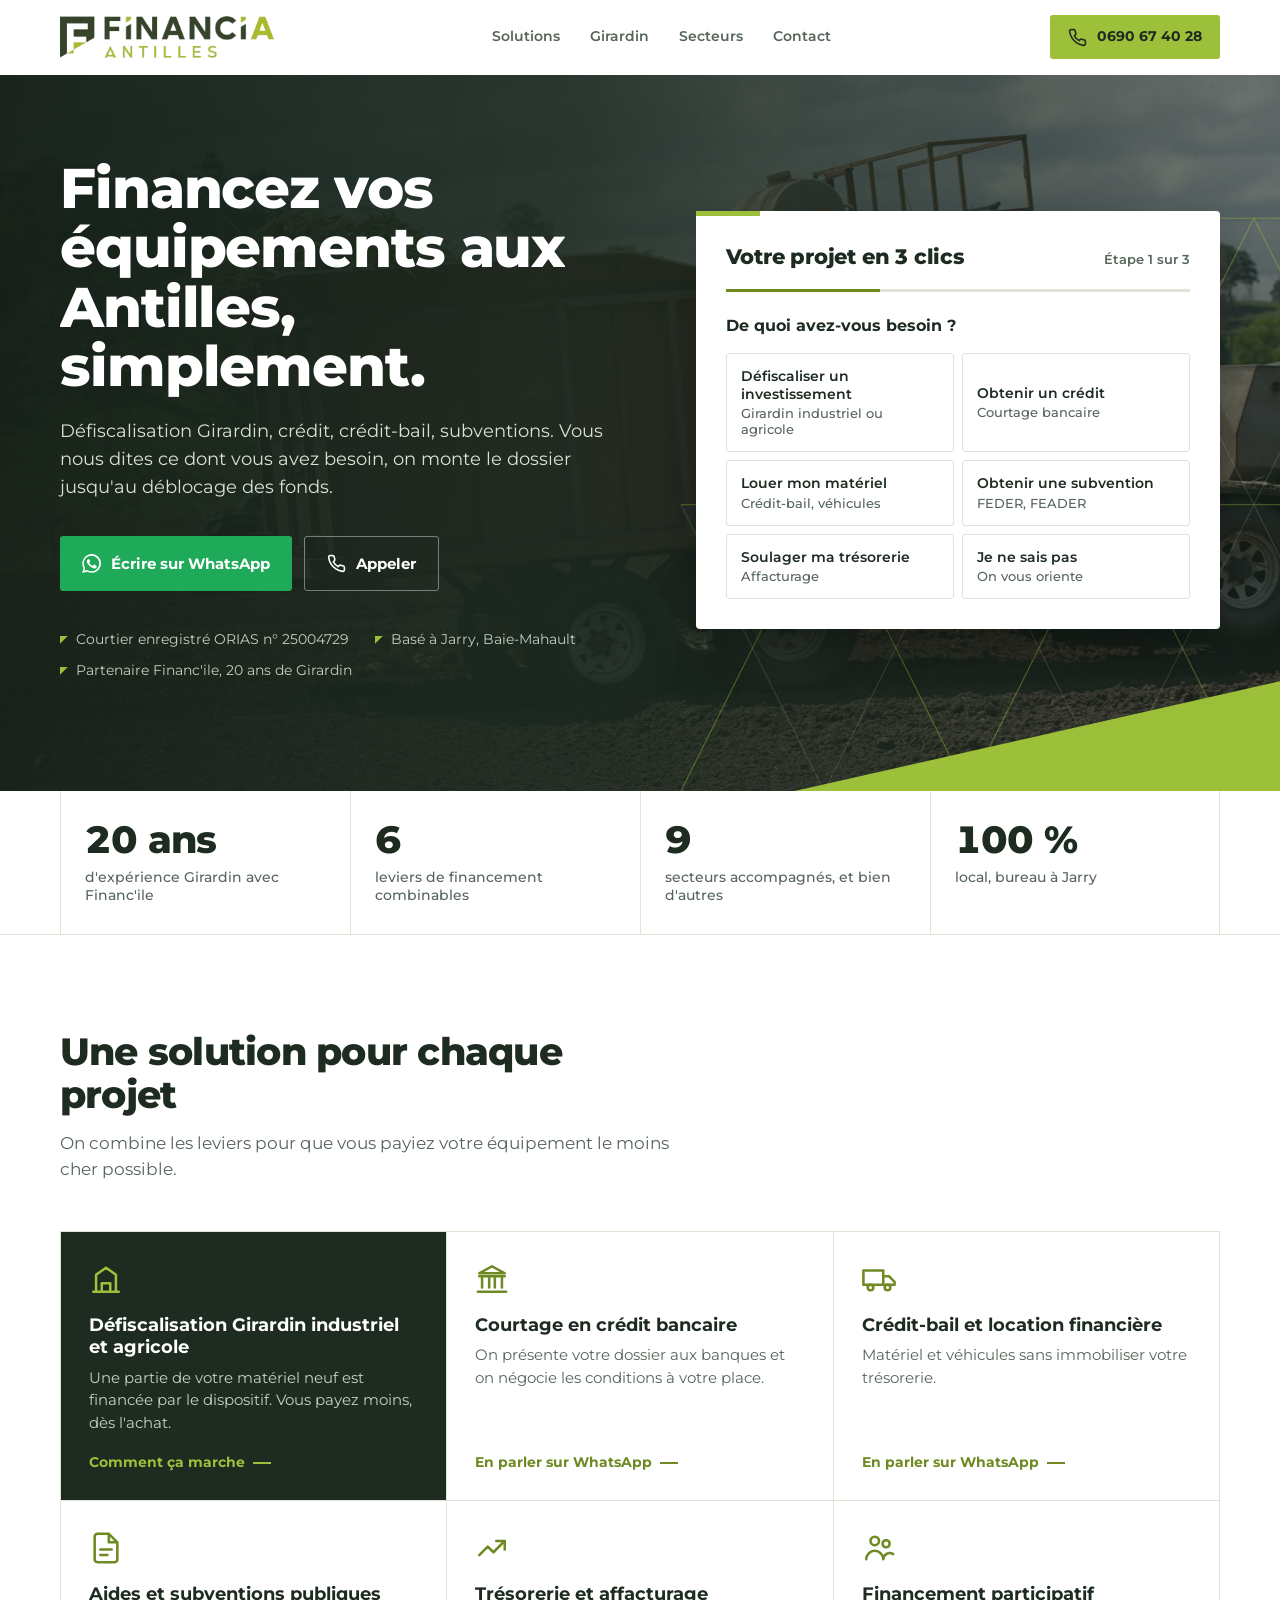
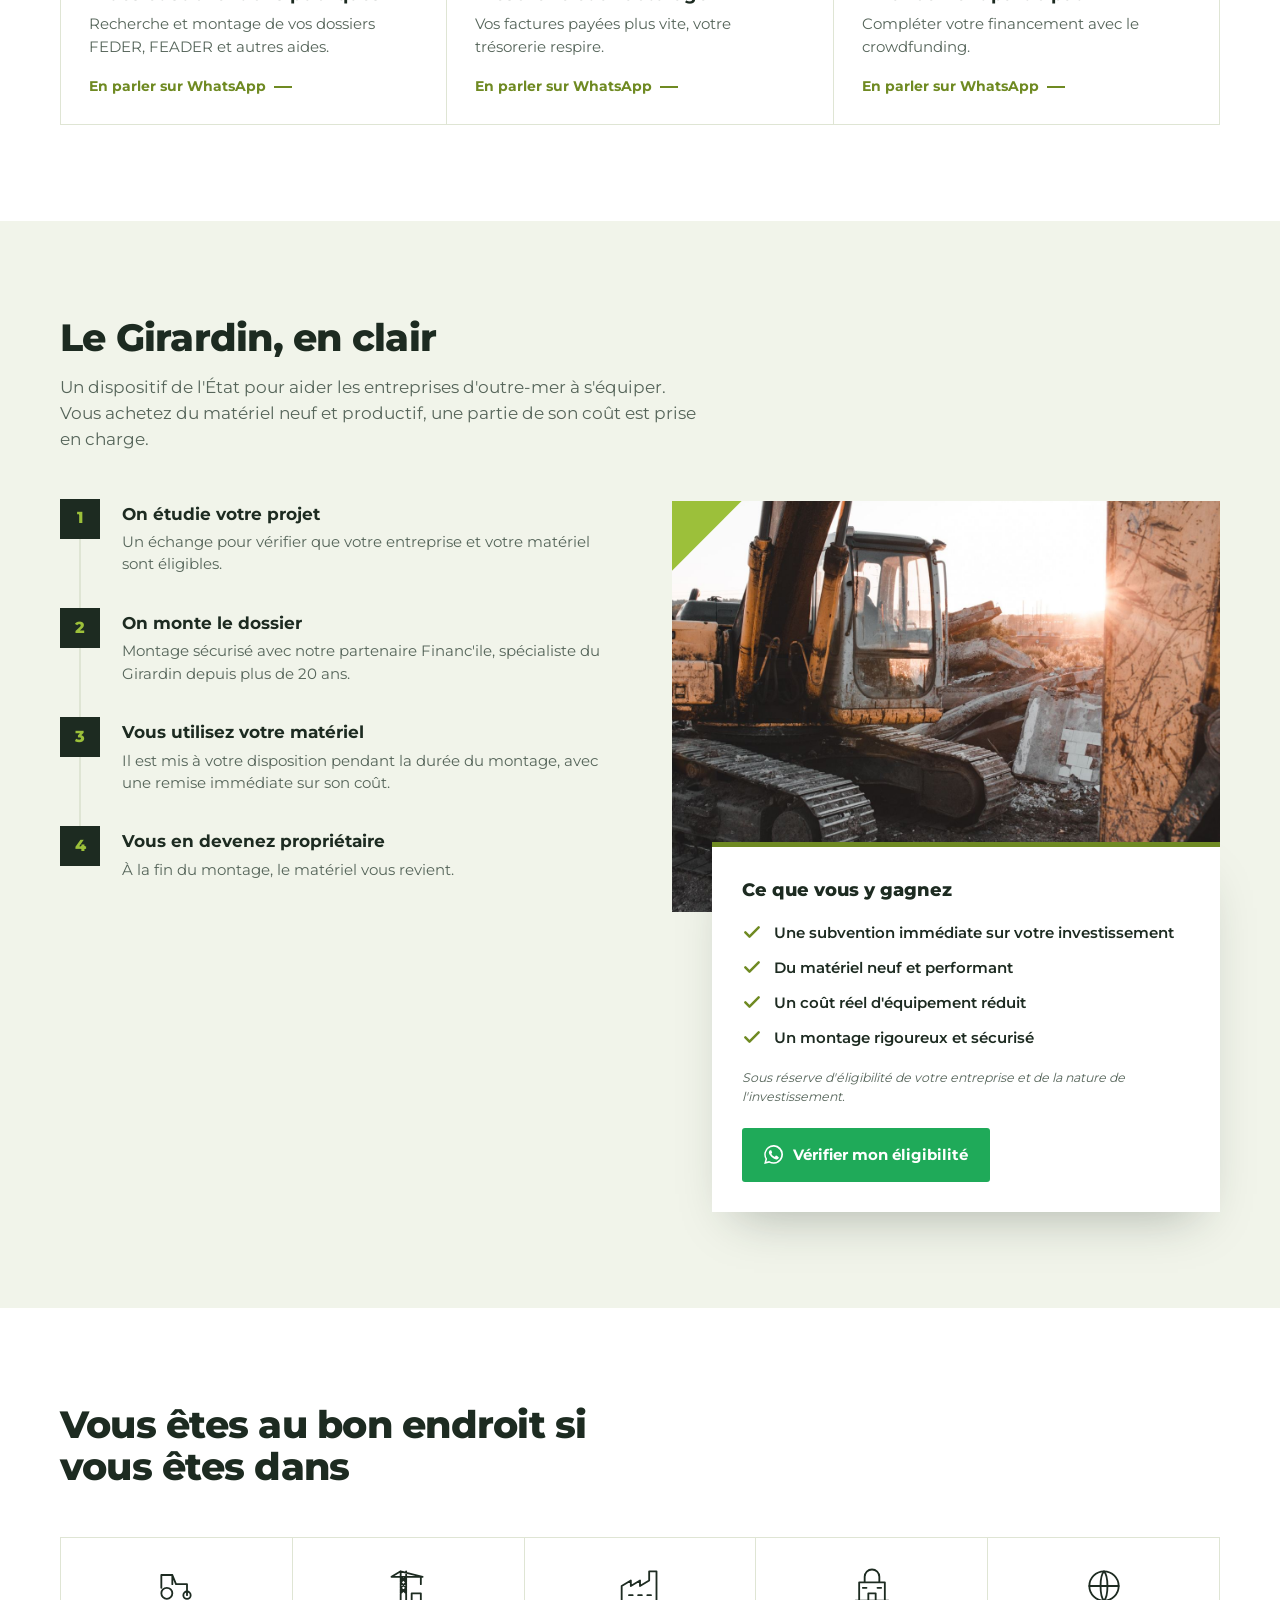
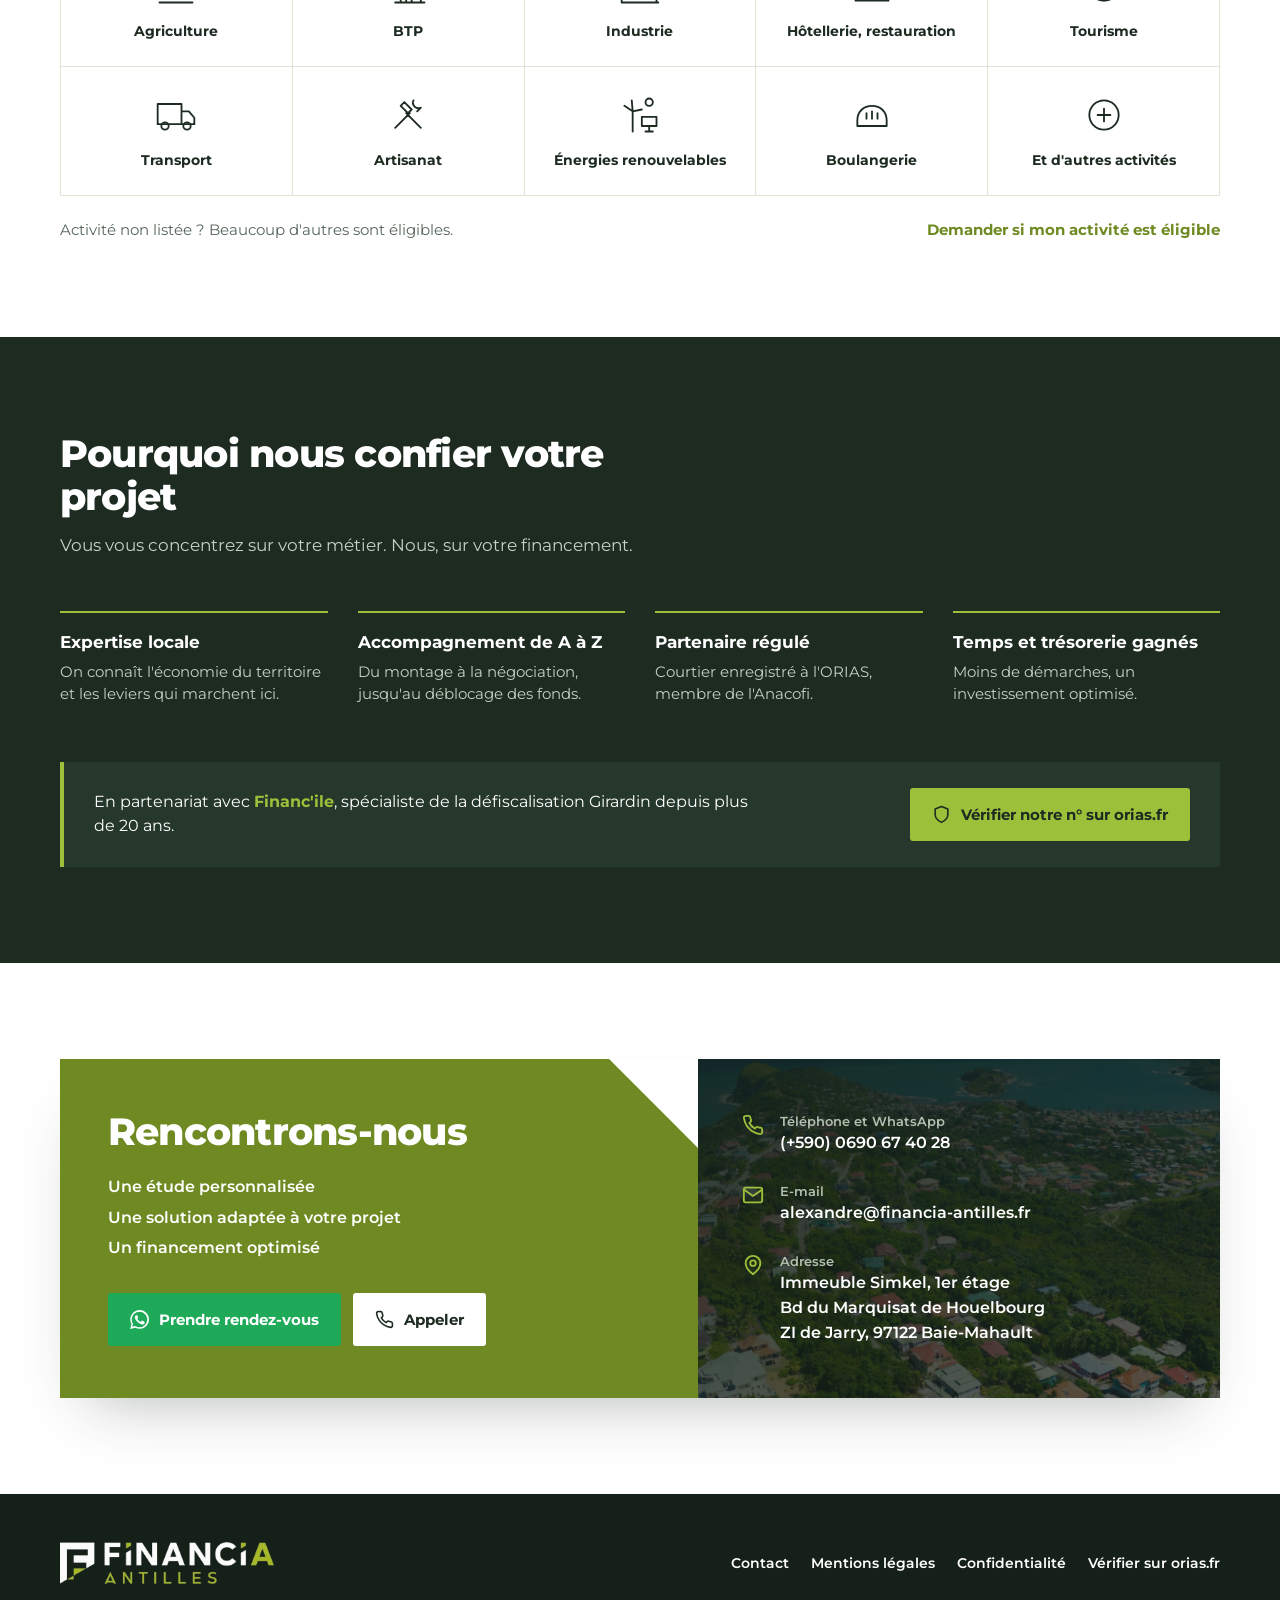
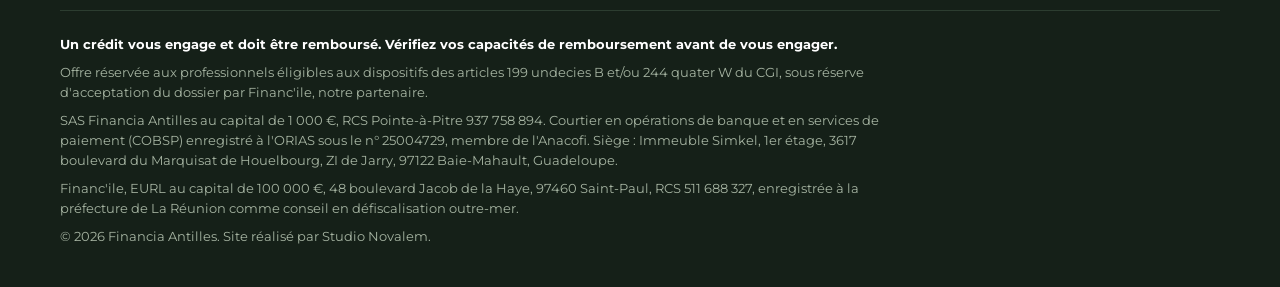
==== commit 14f86cdb: "Add files via upload" ====
--- a/index.html
+++ b/index.html
@@ -16,14 +16,43 @@
 <meta property="og:url" content="https://financia-antilles.fr/">
 <meta property="og:image" content="https://financia-antilles.fr/assets/img/og.jpg">
 <meta name="twitter:card" content="summary_large_image">
-<link rel="icon" href="/favicon.svg" type="image/svg+xml">
+<link rel="icon" href="/favicon.png" type="image/png">
 <link rel="apple-touch-icon" href="/assets/img/apple-touch-icon.png">
 <link rel="preload" href="/assets/fonts/montserrat-latin-800-normal.woff2" as="font" type="font/woff2" crossorigin>
 <link rel="preload" href="/assets/fonts/montserrat-latin-600-normal.woff2" as="font" type="font/woff2" crossorigin>
 <link rel="stylesheet" href="/css/style.css">
-<script type="application/ld+json">{"@context": "https://schema.org", "@type": "FinancialService", "name": "Financia Antilles", "url": "https://financia-antilles.fr", "telephone": "+590690674028", "email": "alexandre@financia-antilles.fr", "image": "https://financia-antilles.fr/assets/img/og.jpg", "address": {"@type": "PostalAddress", "streetAddress": "Immeuble Simkel, 1er étage, 3617 boulevard du Marquisat de Houelbourg, ZI de Jarry", "postalCode": "97122", "addressLocality": "Baie-Mahault", "addressRegion": "Guadeloupe", "addressCountry": "FR"}, "areaServed": ["Guadeloupe", "Martinique"], "founder": "Alexandre Buc", "vatID": "FR50937758894", "description": "Courtier en financement : défiscalisation Girardin industriel et agricole, crédit bancaire, crédit-bail, affacturage, subventions FEDER et FEADER."}</script>
+<link rel="preload" href="/assets/img/hero.jpg" as="image">
+<style>
+#loader{position:fixed;inset:0;z-index:999;background:#1d2b21;display:grid;place-items:center;clip-path:polygon(0 0,100% 0,100% 100%,0 100%);animation:ldFail .01s 3s forwards}
+#loader.out{clip-path:polygon(0 0,100% 0,100% 0,0 0);transition:clip-path .7s cubic-bezier(.77,0,.18,1)}
+#loader.skip{display:none}
+.ld-in{display:flex;flex-direction:column;align-items:center;gap:22px}
+.ld-logo{position:relative;width:min(300px,70vw);aspect-ratio:600/118}
+.ld-logo img{position:absolute;inset:0;width:100%;height:100%}
+.ld-mark{clip-path:inset(0 83.5% 0 0);animation:ldMark .45s .05s cubic-bezier(.2,.8,.2,1) both}
+.ld-word{clip-path:inset(0 0 0 16.5%);opacity:0;transform:translateX(-14px);animation:ldWord .5s .3s cubic-bezier(.2,.8,.2,1) forwards}
+.ld-bar{width:min(300px,70vw);height:2px;background:rgba(255,255,255,.12);overflow:hidden}
+.ld-bar i{display:block;height:100%;background:#9cc03a;transform:scaleX(0);transform-origin:left;animation:ldBar .8s .1s cubic-bezier(.65,0,.35,1) forwards}
+@keyframes ldMark{from{clip-path:inset(100% 83.5% 0 0)}to{clip-path:inset(0 83.5% 0 0)}}
+@keyframes ldWord{to{opacity:1;transform:none}}
+@keyframes ldBar{to{transform:scaleX(1)}}
+@keyframes ldFail{to{visibility:hidden}}
+@media (prefers-reduced-motion:reduce){#loader{display:none}}
+</style>
+<script>try{if(sessionStorage.getItem("fa_seen"))document.documentElement.classList.add("seen")}catch(e){}</script>
+<style>.seen #loader{display:none}</style>
+<script type="application/ld+json">{"@context": "https://schema.org", "@type": "FinancialService", "name": "Financia Antilles", "url": "https://financia-antilles.fr", "logo": "https://financia-antilles.fr/assets/img/logo.png", "telephone": "+590690674028", "email": "alexandre@financia-antilles.fr", "image": "https://financia-antilles.fr/assets/img/og.jpg", "address": {"@type": "PostalAddress", "streetAddress": "Immeuble Simkel, 1er étage, 3617 boulevard du Marquisat de Houelbourg, ZI de Jarry", "postalCode": "97122", "addressLocality": "Baie-Mahault", "addressRegion": "Guadeloupe", "addressCountry": "FR"}, "areaServed": ["Guadeloupe", "Martinique"], "founder": "Alexandre Buc", "vatID": "FR50937758894", "description": "Courtier en financement : défiscalisation Girardin industriel et agricole, crédit bancaire, crédit-bail, affacturage, subventions FEDER et FEADER."}</script>
 </head>
 <body>
+<div id="loader" aria-hidden="true">
+  <div class="ld-in">
+    <div class="ld-logo">
+      <img class="ld-mark" src="/assets/img/logo-blanc.png" alt="">
+      <img class="ld-word" src="/assets/img/logo-blanc.png" alt="">
+    </div>
+    <div class="ld-bar"><i></i></div>
+  </div>
+</div>
 <svg width="0" height="0" style="position:absolute" aria-hidden="true">
   <defs>
     <symbol id="i-wa" viewBox="0 0 24 24"><path fill="currentColor" d="M17.5 14.4c-.3-.1-1.8-.9-2-1s-.5-.1-.7.1-.8 1-.9 1.2-.3.2-.6.1a8.2 8.2 0 0 1-4-3.5c-.3-.5.3-.5.9-1.6.1-.2 0-.4 0-.5l-.9-2.2c-.2-.6-.5-.5-.7-.5h-.6a1.2 1.2 0 0 0-.8.4 3.5 3.5 0 0 0-1.1 2.6 6 6 0 0 0 1.3 3.2 13.8 13.8 0 0 0 5.3 4.7c2 .8 2.7.9 3.7.8a3.1 3.1 0 0 0 2-1.4 2.5 2.5 0 0 0 .2-1.4c-.1-.1-.3-.2-.6-.3zM12 21.8a9.8 9.8 0 0 1-5-1.4l-.4-.2-3.7 1 1-3.6-.2-.4A9.8 9.8 0 1 1 12 21.8zM20.5 3.5A11.8 11.8 0 0 0 1.9 17.7L.2 24l6.4-1.7A11.8 11.8 0 0 0 24 12a11.7 11.7 0 0 0-3.5-8.5z"/></symbol>
@@ -38,7 +67,7 @@
 <header>
   <div class="wrap nav">
     <a href="" class="logo" aria-label="Financia Antilles, accueil">
-      <img src="/assets/img/logo.png" alt="Financia Antilles" width="160" height="42" onload="this.parentNode.classList.add('has-img')">
+      <img src="/assets/img/logo.png" alt="Financia Antilles" width="214" height="42" onload="this.parentNode.classList.add('has-img')">
       <svg class="mark" viewBox="0 0 60 70" aria-hidden="true"><path class="dk" fill="#1d2b21" d="M0 0h60v40H42V28h8V10H13v60L0 60z"/><path class="dk" fill="#1d2b21" d="M22 18h20v10H22z"/><path fill="#8fb033" d="M22 38h18L22 58z"/></svg>
       <span class="logo-txt"><b>FINANCI<span>A</span></b><small>ANTILLES</small></span>
 
@@ -58,7 +87,7 @@
 </header>
 <main id="main">
 <section class="hero" aria-labelledby="h1">
-  <img class="hero-bg" src="/assets/img/hero.jpg" alt="" fetchpriority="high" onerror="this.remove()">
+  <video class="hero-bg" id="heroVideo" muted loop playsinline preload="none" poster="/assets/img/hero.jpg" aria-hidden="true" data-src="/assets/video/hero.mp4" data-src-mobile="/assets/video/hero-mobile.mp4"></video>
   <svg class="hero-lines" viewBox="0 0 1440 700" preserveAspectRatio="xMidYMid slice" aria-hidden="true">
     <path d="M760 700 L900 420 L1040 700 L1180 420 L1320 700 L1460 420"/>
     <path d="M760 420 L900 700 L1040 420 L1180 700 L1320 420 L1460 700"/>
@@ -70,7 +99,7 @@
 
   <div class="wrap hero-grid">
     <div>
-      <h1 id="h1" class="rise d1">Financez vos équipements aux Antilles, simplement.</h1>
+      <h1 id="h1" class="split">Financez vos équipements aux Antilles, simplement.</h1>
       <p class="hero-lead rise d2">Défiscalisation Girardin, crédit, crédit-bail, subventions. Vous nous dites ce dont vous avez besoin, on monte le dossier jusqu'au déblocage des fonds.</p>
       <div class="hero-cta rise d3">
         <a class="btn btn-wa" data-wa="Bonjour, je souhaite une étude de financement pour mon entreprise." href="https://wa.me/590690674028"><svg aria-hidden="true"><use href="#i-wa"/></svg>Écrire sur WhatsApp</a>
@@ -141,6 +170,15 @@
   </div>
 </section>
 
+<div class="stats" aria-label="Chiffres clés">
+  <div class="wrap stats-grid">
+    <div class="stat reveal"><b><span data-count="20">0</span> ans</b><span>d'expérience Girardin avec Financ'ile</span></div>
+    <div class="stat reveal"><b data-count="6">0</b><span>leviers de financement combinables</span></div>
+    <div class="stat reveal"><b data-count="9">0</b><span>secteurs accompagnés, et bien d'autres</span></div>
+    <div class="stat reveal"><b>100 %</b><span>local, bureau à Jarry</span></div>
+  </div>
+</div>
+
 <section class="sec-pad" id="solutions" aria-labelledby="t-sol">
   <div class="wrap">
     <h2 id="t-sol" class="sec-title reveal">Une solution pour chaque projet</h2>
@@ -201,8 +239,8 @@
         </ol>
       </div>
       <div class="g-side">
-        <figure class="g-photo">
-          <img src="/assets/img/girardin.jpg" alt="Engin de chantier neuf en Guadeloupe" loading="lazy" width="1200" height="900" onerror="this.parentNode.remove()">
+        <figure class="g-photo" data-parallax>
+          <img src="/assets/img/girardin.jpg" alt="Pelleteuse sur un chantier" loading="lazy" width="1200" height="900" onerror="this.parentNode.remove()">
         </figure>
         <div class="benef reveal">
           <h3>Ce que vous y gagnez</h3>
@@ -288,7 +326,7 @@
   <div class="wrap">
     <div class="f-top">
       <a href="/" class="logo" aria-label="Financia Antilles, accueil">
-        <img src="/assets/img/logo-blanc.png" alt="Financia Antilles" width="160" height="42" onload="this.parentNode.classList.add('has-img')">
+        <img src="/assets/img/logo-blanc.png" alt="Financia Antilles" width="214" height="42" onload="this.parentNode.classList.add('has-img')">
       <svg class="mark" viewBox="0 0 60 70" aria-hidden="true"><path class="dk" fill="#1d2b21" d="M0 0h60v40H42V28h8V10H13v60L0 60z"/><path class="dk" fill="#1d2b21" d="M22 18h20v10H22z"/><path fill="#8fb033" d="M22 38h18L22 58z"/></svg>
       <span class="logo-txt"><b>FINANCI<span>A</span></b><small>ANTILLES</small></span>
 
--- a/css/style.css
+++ b/css/style.css
@@ -186,7 +186,7 @@
 .c-main .btn-call{background:#fff}
 .c-side{position:relative;isolation:isolate;background:var(--forest);color:#fff;padding:52px 44px;display:grid;gap:26px;align-content:center;overflow:hidden}
 .c-side img{position:absolute;inset:0;width:100%;height:100%;object-fit:cover;z-index:-2}
-.c-side::before{content:"";position:absolute;inset:0;background:rgba(21,32,24,.86);z-index:-1}
+.c-side::before{content:"";position:absolute;inset:0;background:linear-gradient(160deg,rgba(21,32,24,.9),rgba(21,32,24,.7));z-index:-1}
 .c-row{display:flex;gap:16px}
 .c-row svg{width:22px;height:22px;color:var(--lime);flex:none;margin-top:2px}
 .c-row small{display:block;font-size:12.5px;color:#b3c0af;font-weight:600}
@@ -299,3 +299,95 @@
 .logo.has-img>img{display:block}
 .logo.has-img>.mark,.logo.has-img>.logo-txt{display:none}
 .steps ol{list-style:none}
+
+/* ===== V2 : dynamisme ===== */
+/* Intro du hero en attente de la fin du chargement */
+.rise,.hero-lines path,.hero-cut,.hero-bg{animation-play-state:paused}
+body.ready .rise,body.ready .hero-lines path,body.ready .hero-cut,body.ready .hero-bg{animation-play-state:running}
+video.hero-bg{background:var(--forest)}
+
+/* Titre mot par mot */
+.split .w{display:inline-block;overflow:hidden;vertical-align:bottom;padding-bottom:.06em;margin-bottom:-.06em}
+.split .w>span{display:inline-block;transform:translateY(105%);transition:transform .8s cubic-bezier(.2,.8,.2,1)}
+body.ready .split .w>span{transform:none}
+
+/* Bouton WhatsApp : reflet */
+.btn{position:relative;overflow:hidden;isolation:isolate}
+.btn-wa::before,.btn-call::before{content:"";position:absolute;inset:0;z-index:-1;background:linear-gradient(110deg,transparent 30%,rgba(255,255,255,.35) 50%,transparent 70%);transform:translateX(-120%)}
+.btn-wa:hover::before,.btn-call:hover::before{transform:translateX(120%);transition:transform .7s ease}
+.hero .btn-wa::before{animation:shine 5s 2.4s infinite}
+@keyframes shine{0%{transform:translateX(-120%)}18%,100%{transform:translateX(120%)}}
+.magnet{transition:transform .25s cubic-bezier(.2,.8,.2,1)}
+
+/* Orienteur : validation */
+.opt{position:relative;overflow:hidden}
+.opt::after{content:"";position:absolute;right:10px;top:50%;width:18px;height:18px;margin-top:-9px;border-radius:50%;background:var(--olive) url("data:image/svg+xml,%3Csvg xmlns='http://www.w3.org/2000/svg' viewBox='0 0 24 24'%3E%3Cpath fill='none' stroke='%23fff' stroke-width='3.5' stroke-linecap='round' stroke-linejoin='round' d='M5 12.5l4.5 4.5L19 7.5'/%3E%3C/svg%3E") center/12px no-repeat;transform:scale(0);transition:transform .25s cubic-bezier(.3,1.6,.5,1)}
+.opt[aria-pressed="true"]::after{transform:scale(1)}
+.opt[aria-pressed="true"]{padding-right:36px}
+.ripple{position:absolute;border-radius:50%;background:rgba(111,138,34,.25);transform:scale(0);animation:rip .55s ease-out forwards;pointer-events:none}
+@keyframes rip{to{transform:scale(1);opacity:0}}
+.recap{animation:pop .45s cubic-bezier(.3,1.4,.5,1)}
+@keyframes pop{from{transform:scale(.96);opacity:0}}
+#gSend{animation:pulse 2s 1s infinite}
+@keyframes pulse{0%{box-shadow:0 0 0 0 rgba(31,170,89,.55)}70%{box-shadow:0 0 0 14px rgba(31,170,89,0)}100%{box-shadow:0 0 0 0 rgba(31,170,89,0)}}
+
+/* Bandeau chiffres */
+.stats{background:var(--paper);border-bottom:1px solid var(--line)}
+.stats-grid{display:grid;grid-template-columns:repeat(4,1fr)}
+.stat{padding:30px 24px;border-left:1px solid var(--line)}
+.stat:last-child{border-right:1px solid var(--line)}
+.stat b{display:block;font-size:clamp(28px,3vw,40px);font-weight:800;letter-spacing:-.02em;color:var(--forest);line-height:1;font-variant-numeric:tabular-nums}
+.stat>span{display:block;margin-top:8px;font-size:13.5px;color:var(--muted);font-weight:500;line-height:1.35}
+
+/* Cartes solutions : halo qui suit la souris */
+.sol{--mx:50%;--my:50%}
+.sol::before{content:"";position:absolute;inset:0;background:radial-gradient(360px circle at var(--mx) var(--my),rgba(156,192,58,.16),transparent 60%);opacity:0;transition:opacity .3s;pointer-events:none}
+.sol:hover::before{opacity:1}
+.sol>*{position:relative}
+.sol>svg{transition:transform .35s cubic-bezier(.3,1.5,.5,1)}
+.sol:hover>svg{transform:translateY(-3px) rotate(-6deg)}
+.sol .go{display:inline-flex;align-items:center;gap:8px}
+.sol .go::after{content:"";width:18px;height:2px;background:currentColor;transition:width .3s}
+.sol:hover .go::after{width:30px}
+
+/* Icônes secteurs qui se dessinent */
+.sect .sec svg *{stroke-dasharray:1;stroke-dashoffset:1;transition:stroke-dashoffset 1.1s cubic-bezier(.6,0,.2,1)}
+.sect.in .sec svg *{stroke-dashoffset:0}
+.sect.in .sec:nth-child(2) svg *{transition-delay:.08s}.sect.in .sec:nth-child(3) svg *{transition-delay:.16s}
+.sect.in .sec:nth-child(4) svg *{transition-delay:.24s}.sect.in .sec:nth-child(5) svg *{transition-delay:.32s}
+.sect.in .sec:nth-child(6) svg *{transition-delay:.4s}.sect.in .sec:nth-child(7) svg *{transition-delay:.48s}
+.sect.in .sec:nth-child(8) svg *{transition-delay:.56s}.sect.in .sec:nth-child(9) svg *{transition-delay:.64s}
+.sect.in .sec:nth-child(10) svg *{transition-delay:.72s}
+.sec{transition:background .25s}
+.sec:hover{background:var(--mist)}
+
+/* Photo Girardin : parallaxe */
+.g-photo img{will-change:transform}
+.g-photo{position:relative}
+.g-photo::after{content:"";position:absolute;left:0;top:0;width:70px;height:70px;background:var(--lime);clip-path:polygon(0 0,100% 0,0 100%)}
+
+/* Contact : fond qui dérive */
+.c-side img{animation:drift 22s ease-in-out infinite alternate}
+@keyframes drift{from{transform:scale(1.05) translateY(0)}to{transform:scale(1.15) translateY(-3%)}}
+
+/* Liens soulignés animés */
+.c-row a{background:linear-gradient(var(--lime),var(--lime)) left bottom/0 1.5px no-repeat;transition:background-size .3s,color .2s}
+.c-row a:hover{background-size:100% 1.5px}
+
+@media (max-width:980px){
+  .stats-grid{grid-template-columns:1fr 1fr}
+  .stat:nth-child(2){border-right:1px solid var(--line)}
+  .stat:nth-child(n+3){border-top:1px solid var(--line)}
+}
+@media (max-width:640px){
+  .stat{padding:22px 16px}
+  .stats .wrap{width:100%}
+  .stat:nth-child(odd){border-left:0}
+  .stat:nth-child(even),.stat:last-child{border-right:0}
+}
+@media (prefers-reduced-motion:reduce){
+  .split .w>span{transform:none}
+  .sect .sec svg *{stroke-dashoffset:0}
+}
+.g-photo img{transform:scale(1.14)}
+.g-photo.in img{transform:scale(1.08)}
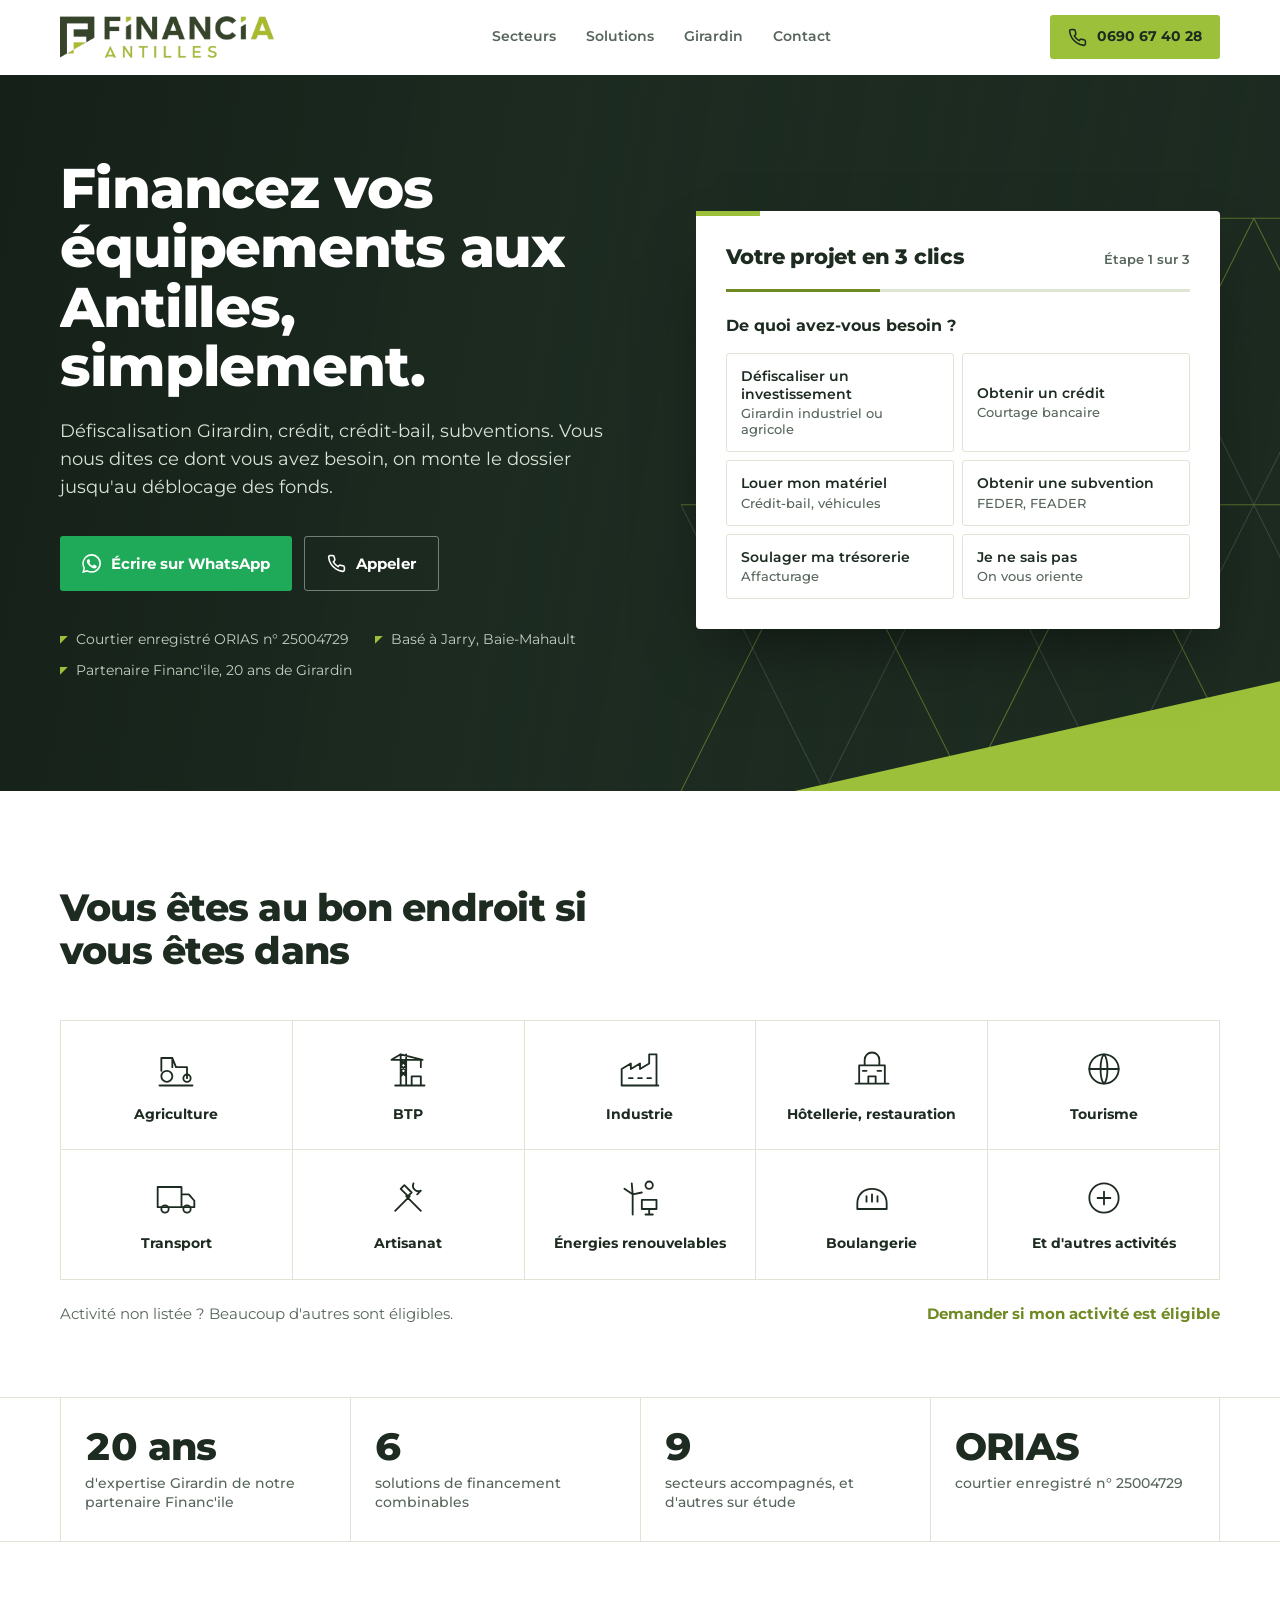
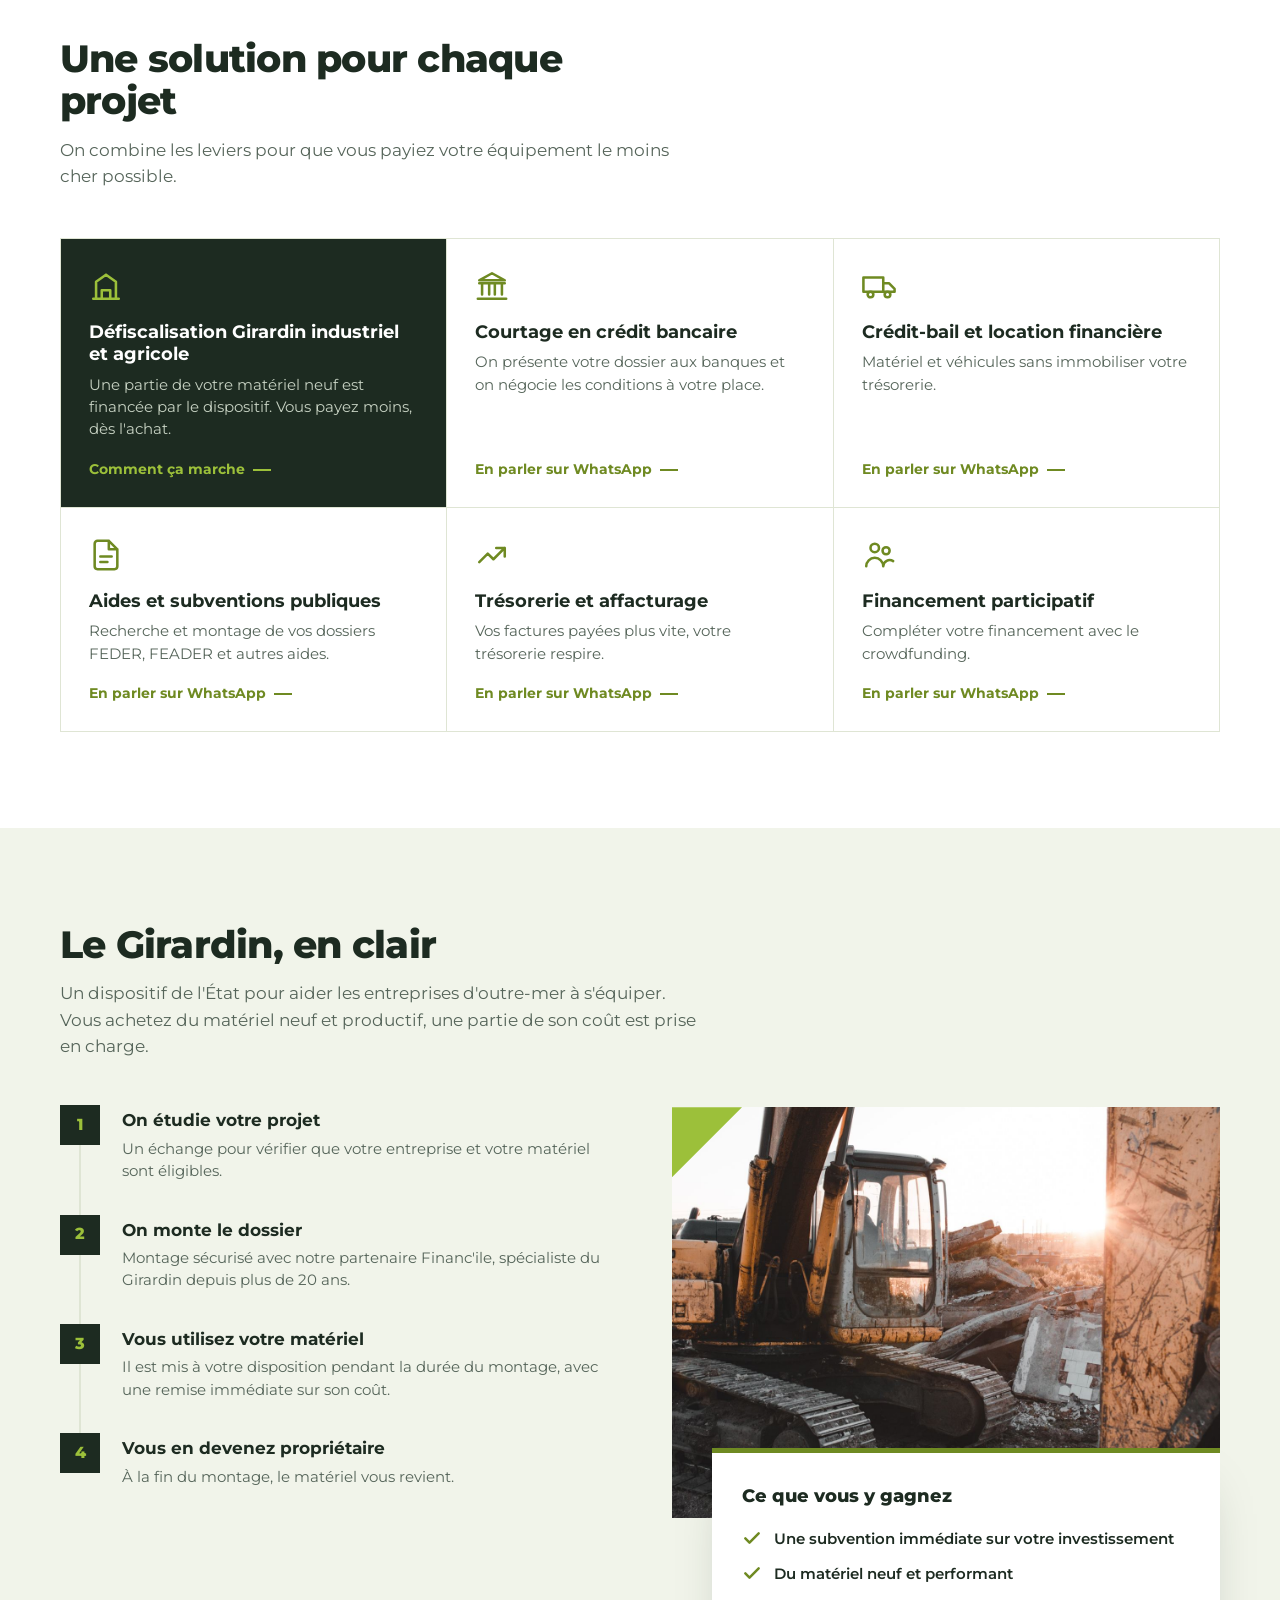
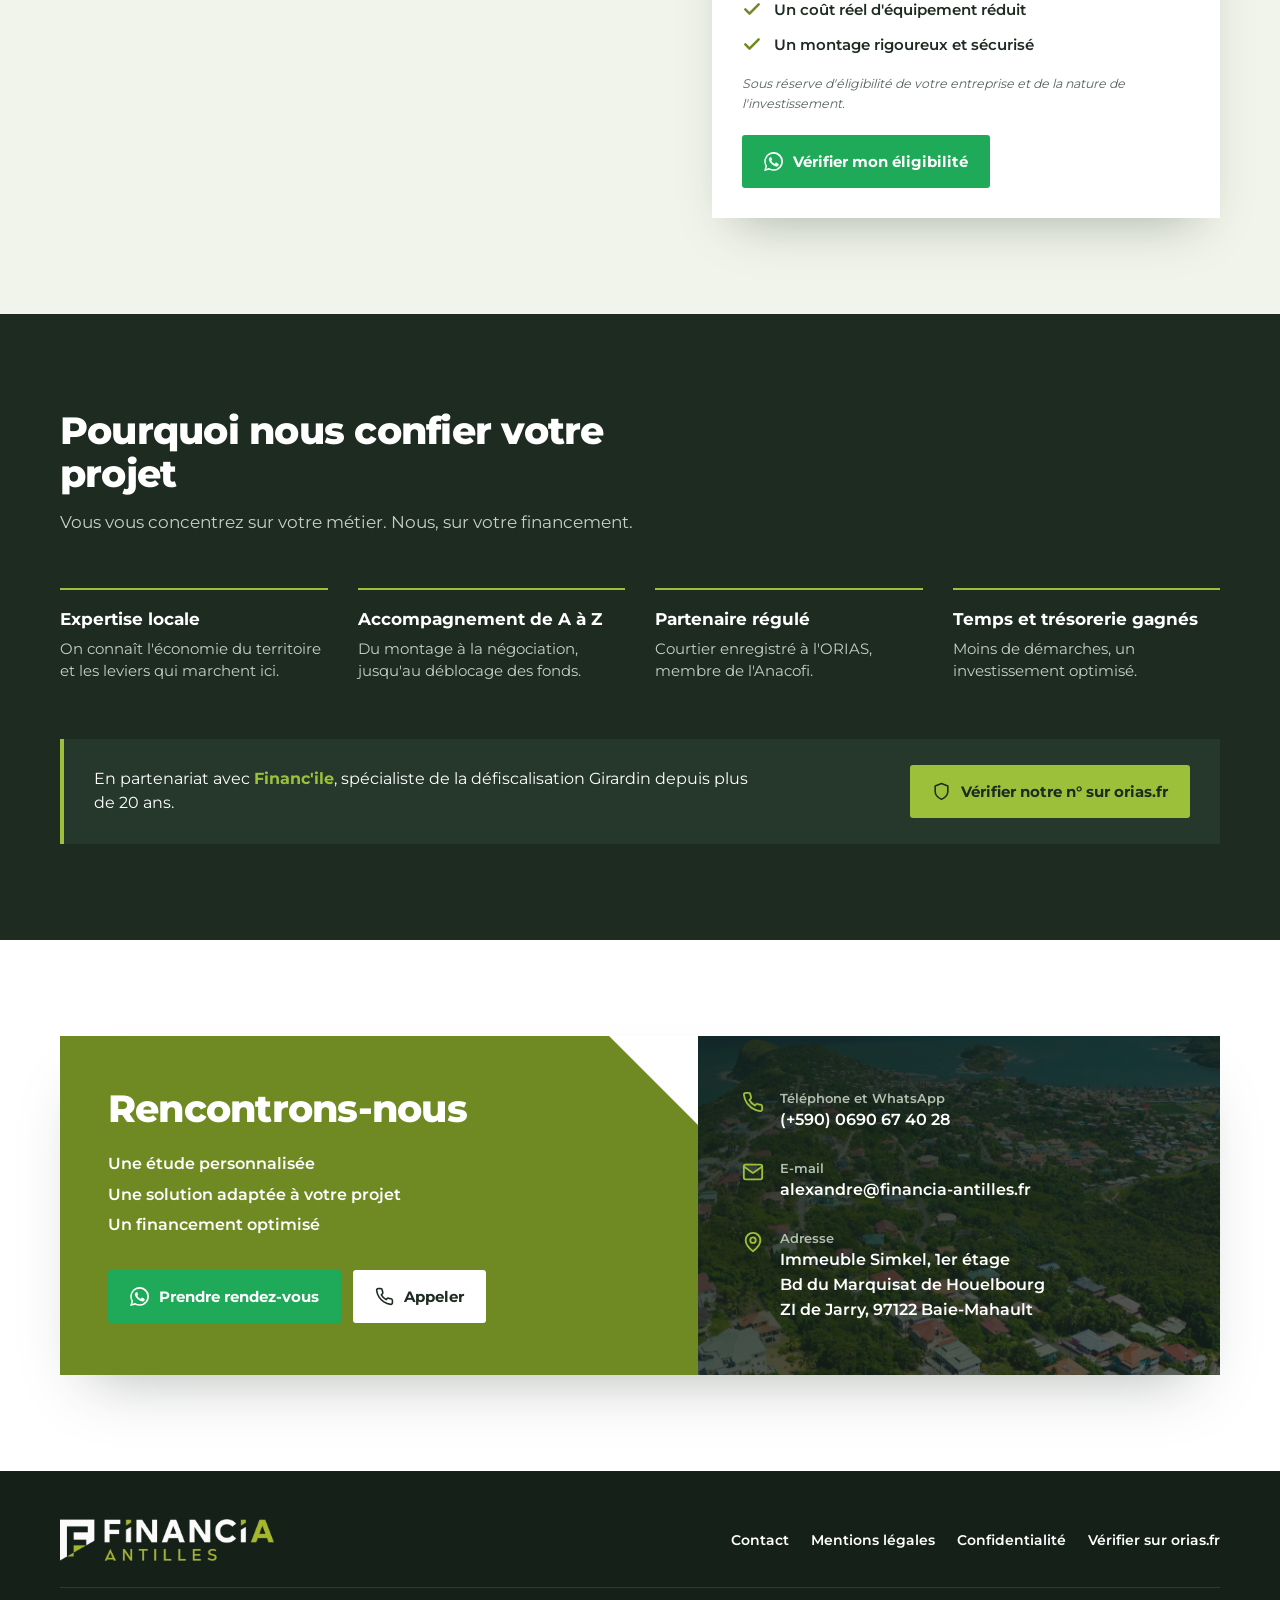
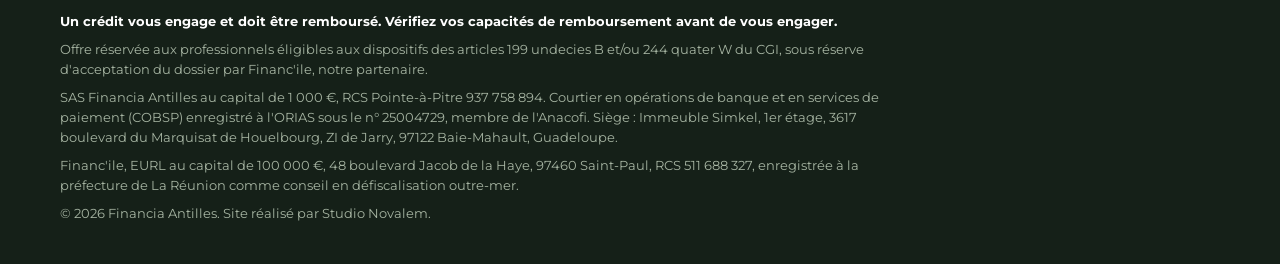
==== commit 1790b1c2: "Add files via upload" ====
--- a/index.html
+++ b/index.html
@@ -16,41 +16,58 @@
 <meta property="og:url" content="https://financia-antilles.fr/">
 <meta property="og:image" content="https://financia-antilles.fr/assets/img/og.jpg">
 <meta name="twitter:card" content="summary_large_image">
-<link rel="icon" href="/favicon.png" type="image/png">
-<link rel="apple-touch-icon" href="/assets/img/apple-touch-icon.png">
-<link rel="preload" href="/assets/fonts/montserrat-latin-800-normal.woff2" as="font" type="font/woff2" crossorigin>
-<link rel="preload" href="/assets/fonts/montserrat-latin-600-normal.woff2" as="font" type="font/woff2" crossorigin>
-<link rel="stylesheet" href="/css/style.css">
-<link rel="preload" href="/assets/img/hero.jpg" as="image">
+<link rel="icon" href="favicon.png" type="image/png">
+<link rel="apple-touch-icon" href="assets/img/apple-touch-icon.png">
+<link rel="preload" href="assets/fonts/montserrat-latin-800-normal.woff2" as="font" type="font/woff2" crossorigin>
+<link rel="preload" href="assets/fonts/montserrat-latin-600-normal.woff2" as="font" type="font/woff2" crossorigin>
+<link rel="stylesheet" href="css/style.css">
+<link rel="preload" href="assets/img/hero.jpg" as="image">
 <style>
-#loader{position:fixed;inset:0;z-index:999;background:#1d2b21;display:grid;place-items:center;clip-path:polygon(0 0,100% 0,100% 100%,0 100%);animation:ldFail .01s 3s forwards}
-#loader.out{clip-path:polygon(0 0,100% 0,100% 0,0 0);transition:clip-path .7s cubic-bezier(.77,0,.18,1)}
-#loader.skip{display:none}
-.ld-in{display:flex;flex-direction:column;align-items:center;gap:22px}
-.ld-logo{position:relative;width:min(300px,70vw);aspect-ratio:600/118}
-.ld-logo img{position:absolute;inset:0;width:100%;height:100%}
-.ld-mark{clip-path:inset(0 83.5% 0 0);animation:ldMark .45s .05s cubic-bezier(.2,.8,.2,1) both}
-.ld-word{clip-path:inset(0 0 0 16.5%);opacity:0;transform:translateX(-14px);animation:ldWord .5s .3s cubic-bezier(.2,.8,.2,1) forwards}
-.ld-bar{width:min(300px,70vw);height:2px;background:rgba(255,255,255,.12);overflow:hidden}
-.ld-bar i{display:block;height:100%;background:#9cc03a;transform:scaleX(0);transform-origin:left;animation:ldBar .8s .1s cubic-bezier(.65,0,.35,1) forwards}
-@keyframes ldMark{from{clip-path:inset(100% 83.5% 0 0)}to{clip-path:inset(0 83.5% 0 0)}}
-@keyframes ldWord{to{opacity:1;transform:none}}
-@keyframes ldBar{to{transform:scaleX(1)}}
-@keyframes ldFail{to{visibility:hidden}}
+#loader{position:fixed;inset:0;z-index:999;overflow:hidden;display:grid;place-items:center;color:#fff;pointer-events:none;animation:ldFail .4s 4.5s forwards}
+.ld-layer{position:absolute;left:50%;top:50%;width:170vmax;height:170vmax;margin:-85vmax 0 0 -85vmax;will-change:transform}
+.ld-l1{background:#1d2b21}.ld-l2{background:#6f8a22}.ld-l3{background:#9cc03a}
+.ld-core{position:relative;width:min(340px,72vw);will-change:transform,opacity}
+.ld-svg{display:block;width:100%;height:auto;overflow:visible}
+.ld-svg path{transform-box:fill-box;transform-origin:center;opacity:0}
+.ld-svg .m{animation:ldSpin .7s cubic-bezier(.3,1.4,.5,1) forwards;animation-delay:calc(var(--i)*.07s)}
+.ld-svg .t{animation:ldUp .55s cubic-bezier(.2,.8,.2,1) forwards;animation-delay:calc(.2s + var(--i)*.035s)}
+.ld-svg .b{animation:ldIn .5s ease-out forwards;animation-delay:calc(.25s + var(--i)*.03s)}
+.ld-foot{display:flex;align-items:center;gap:12px;margin-top:22px;opacity:0;animation:ldFade .4s .3s forwards}
+.ld-bar{flex:1;height:2px;background:rgba(255,255,255,.14);overflow:hidden}
+.ld-bar i{display:block;height:100%;width:100%;background:#9cc03a;transform:scaleX(0);transform-origin:left;transition:transform .35s ease-out}
+#ldPct{font:600 12px/1 Montserrat,system-ui,sans-serif;letter-spacing:.08em;min-width:34px;text-align:right;color:#c9d6c3;font-variant-numeric:tabular-nums}
+#ldPct::after{content:" %"}
+@keyframes ldSpin{0%{opacity:0;transform:rotate(-180deg) scale(0)}100%{opacity:1;transform:none}}
+@keyframes ldUp{0%{opacity:0;transform:translateY(60%)}100%{opacity:1;transform:none}}
+@keyframes ldIn{0%{opacity:0;transform:scale(.4)}100%{opacity:1;transform:none}}
+@keyframes ldFade{to{opacity:1}}
+/* Sortie en tourbillon */
+#loader.out .ld-core{animation:ldCore .55s cubic-bezier(.7,0,.3,1) forwards}
+#loader.out .ld-layer{animation:ldSwirl 1s cubic-bezier(.75,0,.2,1) forwards}
+#loader.out .ld-l2{animation-delay:.1s}
+#loader.out .ld-l3{animation-delay:.2s}
+@keyframes ldCore{0%{transform:none;opacity:1}100%{transform:scale(.3) rotate(160deg);opacity:0}}
+@keyframes ldSwirl{0%{transform:rotate(0) scale(1)}100%{transform:rotate(200deg) scale(0)}}
+@keyframes ldFail{to{opacity:0;visibility:hidden}}
 @media (prefers-reduced-motion:reduce){#loader{display:none}}
+/* Intro du site synchronisée avec le tourbillon */
+.hero-grid{transform-origin:50% 40%}
+body.ready .hero-grid{animation:heroIn 1.1s cubic-bezier(.2,.8,.2,1) both}
+@keyframes heroIn{from{transform:scale(.94) rotate(-1.5deg);opacity:.2}to{transform:none;opacity:1}}
+video.hero-bg{opacity:0;transition:opacity .6s}
+video.hero-bg.on{opacity:1}
+@media (prefers-reduced-motion:reduce){body.ready .hero-grid{animation:none}}
 </style>
-<script>try{if(sessionStorage.getItem("fa_seen"))document.documentElement.classList.add("seen")}catch(e){}</script>
-<style>.seen #loader{display:none}</style>
 <script type="application/ld+json">{"@context": "https://schema.org", "@type": "FinancialService", "name": "Financia Antilles", "url": "https://financia-antilles.fr", "logo": "https://financia-antilles.fr/assets/img/logo.png", "telephone": "+590690674028", "email": "alexandre@financia-antilles.fr", "image": "https://financia-antilles.fr/assets/img/og.jpg", "address": {"@type": "PostalAddress", "streetAddress": "Immeuble Simkel, 1er étage, 3617 boulevard du Marquisat de Houelbourg, ZI de Jarry", "postalCode": "97122", "addressLocality": "Baie-Mahault", "addressRegion": "Guadeloupe", "addressCountry": "FR"}, "areaServed": ["Guadeloupe", "Martinique"], "founder": "Alexandre Buc", "vatID": "FR50937758894", "description": "Courtier en financement : défiscalisation Girardin industriel et agricole, crédit bancaire, crédit-bail, affacturage, subventions FEDER et FEADER."}</script>
 </head>
 <body>
 <div id="loader" aria-hidden="true">
-  <div class="ld-in">
-    <div class="ld-logo">
-      <img class="ld-mark" src="/assets/img/logo-blanc.png" alt="">
-      <img class="ld-word" src="/assets/img/logo-blanc.png" alt="">
-    </div>
-    <div class="ld-bar"><i></i></div>
+  <div class="ld-layer ld-l3"></div>
+  <div class="ld-layer ld-l2"></div>
+  <div class="ld-layer ld-l1"></div>
+  <div class="ld-core">
+    <svg class="ld-svg" viewBox="0 0 599.2 116.5" xmlns="http://www.w3.org/2000/svg" aria-hidden="true"><path class="m" style="--i:0" fill="currentColor" fill-rule="evenodd" d="M95.5 0.8 L0.2 1.0 L0.2 115.0 L19.0 104.5 L19.8 103.5 L19.8 20.2 L20.5 19.8 L77.0 20.0 L77.8 20.8 L77.8 35.5 L77.0 36.2 L38.2 36.8 L38.5 56.8 L73.2 57.0 L73.8 57.8 L73.8 72.2 L74.5 72.5 L96.2 59.5 L96.2 1.8Z"/><path class="m" style="--i:1" fill="#9cc03a" fill-rule="evenodd" d="M37.8 95.0 L37.2 94.5 L35.5 94.8 L22.8 102.5 L22.5 103.5 L25.2 104.2 L35.0 104.2 L38.0 103.2ZM38.0 91.8 L38.5 92.5 L41.0 92.0 L68.2 76.2 L69.8 75.0 L69.8 74.0 L66.2 73.0 L61.8 72.8 L38.8 73.2 L38.0 74.8Z"/><path class="t" style="--i:2" fill="currentColor" fill-rule="evenodd" d="M168.5 1.2 L125.2 1.2 L125.2 64.2 L138.2 64.2 L138.8 63.8 L138.8 41.8 L139.2 41.2 L165.5 41.0 L165.8 29.8 L165.2 29.2 L139.5 29.2 L138.8 28.5 L138.8 13.8 L139.5 13.0 L168.2 13.0 L168.8 12.5Z"/><path class="t" style="--i:3" fill="#9cc03a" fill-rule="evenodd" d="M197.2 1.0 L186.8 0.8 L185.8 1.8 L184.8 4.8 L184.8 13.5 L186.0 16.2 L187.2 16.5 L193.0 12.8 L196.0 11.5 L198.2 9.2 L199.2 6.0 L198.5 2.8Z"/><path class="t" style="--i:4" fill="currentColor" fill-rule="evenodd" d="M198.5 21.8 L188.0 27.5 L185.0 29.8 L185.0 63.5 L185.5 64.2 L198.2 64.2 L198.8 63.8Z"/><path class="t" style="--i:5" fill="currentColor" fill-rule="evenodd" d="M214.8 1.2 L214.5 63.8 L215.0 64.2 L227.5 64.2 L228.0 63.5 L228.0 22.8 L228.5 22.2 L230.0 23.8 L256.2 64.0 L271.5 64.2 L272.0 63.5 L272.0 1.8 L271.2 1.0 L259.5 1.0 L258.2 1.5 L258.2 42.0 L257.2 42.8 L229.8 1.2Z"/><path class="t" style="--i:6" fill="currentColor" fill-rule="evenodd" d="M309.5 1.2 L285.8 64.0 L299.8 64.2 L300.8 63.0 L303.8 54.2 L305.5 52.8 L330.2 53.0 L331.0 53.8 L334.2 63.0 L335.2 64.2 L349.2 64.2 L349.5 63.5 L325.5 1.2ZM317.2 18.5 L319.0 21.0 L325.8 39.2 L325.2 40.8 L310.0 40.8 L309.2 39.8Z"/><path class="t" style="--i:7" fill="currentColor" fill-rule="evenodd" d="M363.2 1.2 L363.2 64.0 L376.5 64.2 L376.8 22.8 L377.5 22.2 L405.5 64.2 L420.2 64.2 L420.8 63.8 L420.8 1.5 L410.8 1.0 L407.0 1.5 L407.0 42.5 L406.2 43.0 L378.5 1.2Z"/><path class="t" style="--i:8" fill="currentColor" fill-rule="evenodd" d="M460.5 0.5 L454.0 2.5 L446.8 7.0 L440.2 14.2 L438.2 17.8 L436.0 24.5 L435.2 29.8 L436.0 41.0 L438.0 47.0 L441.0 52.2 L446.5 58.2 L451.5 61.8 L460.5 65.0 L469.5 65.5 L475.5 64.8 L481.5 62.8 L486.8 59.8 L492.0 55.0 L493.0 53.0 L483.2 45.0 L482.2 45.0 L479.0 48.2 L476.2 50.0 L470.5 51.8 L462.2 51.2 L456.5 48.5 L453.0 45.2 L449.8 39.8 L448.8 35.2 L448.8 30.2 L449.8 25.8 L452.0 21.5 L455.8 17.5 L462.8 14.0 L470.2 13.8 L473.2 14.2 L477.8 16.2 L482.2 20.2 L483.2 20.2 L492.2 13.2 L493.0 11.8 L487.5 6.2 L479.0 1.8 L470.0 0.0Z"/><path class="t" style="--i:9" fill="currentColor" fill-rule="evenodd" d="M520.8 21.8 L508.5 28.5 L507.2 29.8 L507.2 63.8 L507.8 64.2 L520.5 64.2 L521.0 63.8Z"/><path class="t" style="--i:10" fill="#9cc03a" fill-rule="evenodd" d="M519.0 0.8 L510.0 0.8 L508.0 2.0 L507.2 7.2 L507.2 14.0 L508.0 16.5 L509.8 16.5 L518.2 11.5 L521.0 9.2 L521.2 2.5Z"/><path class="t" style="--i:11" fill="#9cc03a" fill-rule="evenodd" d="M559.5 1.5 L558.2 2.8 L557.8 5.5 L552.2 18.2 L551.8 21.2 L550.2 23.2 L545.8 37.0 L542.5 43.8 L539.8 53.2 L538.5 54.5 L538.0 57.2 L536.0 60.5 L535.8 62.8 L537.2 64.5 L549.2 64.5 L551.2 62.2 L551.2 60.8 L553.2 57.0 L553.8 54.8 L555.5 53.2 L560.0 52.8 L578.2 53.0 L579.5 53.5 L581.5 56.0 L583.5 62.8 L584.8 64.2 L595.8 64.5 L599.0 63.8 L597.5 57.8 L596.5 56.5 L595.2 52.0 L592.2 46.0 L591.2 42.0 L590.5 41.2 L587.2 31.5 L584.2 25.0 L584.0 22.8 L582.5 20.5 L581.2 15.8 L578.2 9.2 L576.2 3.0 L574.0 1.2 L571.0 0.8 L563.8 0.8ZM566.8 20.2 L567.8 20.8 L569.2 23.0 L569.5 24.8 L571.2 28.0 L574.8 38.5 L574.0 40.2 L572.2 40.8 L562.5 40.8 L560.5 40.2 L559.8 39.2 L562.2 30.8Z"/><path class="b" style="--i:12" fill="#9cc03a" fill-rule="evenodd" d="M140.8 84.8 L138.5 87.2 L127.8 109.5 L126.2 113.0 L126.0 115.2 L127.8 116.2 L131.2 115.5 L133.5 112.8 L146.5 112.5 L149.0 113.0 L150.8 115.5 L154.8 116.2 L155.8 115.2 L155.5 112.8 L150.2 103.5 L150.0 101.2 L148.0 98.2 L143.0 86.5 L141.5 84.8ZM140.8 95.8 L143.2 99.2 L146.5 107.2 L145.2 108.2 L138.8 108.5 L135.5 107.5 L138.2 99.2Z"/><path class="b" style="--i:13" fill="#9cc03a" fill-rule="evenodd" d="M177.0 83.8 L176.0 85.2 L175.8 113.5 L176.5 115.5 L179.2 116.2 L181.2 115.2 L181.2 96.8 L182.0 95.5 L183.0 95.5 L192.2 108.2 L194.2 112.5 L196.5 115.2 L201.2 116.0 L202.0 114.8 L202.2 84.8 L201.0 83.5 L198.5 83.2 L197.0 85.2 L197.0 102.5 L196.0 104.0 L194.2 103.0 L193.2 100.5 L181.5 83.8 L180.0 83.0Z"/><path class="b" style="--i:14" fill="#9cc03a" fill-rule="evenodd" d="M243.8 83.0 L232.0 83.5 L226.2 83.0 L222.0 83.8 L220.2 85.0 L220.5 87.0 L221.5 87.8 L225.8 88.5 L229.0 88.2 L230.5 90.0 L230.5 115.2 L231.8 116.2 L235.0 115.8 L236.0 113.5 L236.0 89.2 L237.0 88.2 L243.8 88.2 L245.5 87.5 L245.2 84.0Z"/><path class="b" style="--i:15" fill="#9cc03a" fill-rule="evenodd" d="M266.8 82.8 L265.0 83.8 L264.2 85.2 L264.0 114.5 L264.8 115.8 L268.2 116.0 L269.0 115.5 L270.0 111.0 L269.8 85.0 L268.8 83.0Z"/><path class="b" style="--i:16" fill="#9cc03a" fill-rule="evenodd" d="M292.5 83.2 L291.0 85.2 L290.8 114.0 L291.2 115.2 L293.2 116.0 L309.2 116.2 L311.5 115.5 L312.2 114.5 L312.2 112.8 L309.8 111.0 L298.5 111.2 L296.5 109.5 L296.5 85.2 L295.0 83.2Z"/><path class="b" style="--i:17" fill="#9cc03a" fill-rule="evenodd" d="M332.8 83.2 L331.5 85.8 L331.5 112.2 L332.0 115.5 L336.0 116.2 L349.5 116.2 L351.5 115.5 L352.5 114.2 L352.5 112.5 L350.2 111.0 L338.5 110.8 L337.2 109.8 L336.8 103.2 L337.0 85.8 L336.0 84.0Z"/><path class="b" style="--i:18" fill="#9cc03a" fill-rule="evenodd" d="M372.8 83.8 L371.8 85.2 L371.8 113.2 L372.2 115.5 L373.2 116.2 L392.0 116.2 L394.2 115.8 L395.0 115.0 L395.0 113.0 L394.0 111.8 L392.0 110.8 L379.2 111.0 L378.0 110.2 L377.0 106.5 L377.5 103.8 L378.5 102.5 L391.5 102.2 L392.8 101.2 L393.0 99.0 L391.8 97.8 L380.5 97.5 L378.2 96.8 L377.2 95.8 L377.2 89.8 L378.0 88.8 L379.8 88.2 L392.5 88.2 L394.0 87.2 L394.0 85.2 L393.2 84.0 L391.5 83.0 L388.0 83.5 L374.8 83.0Z"/><path class="b" style="--i:19" fill="#9cc03a" fill-rule="evenodd" d="M436.5 84.8 L430.2 82.8 L422.8 83.5 L418.5 85.8 L416.2 88.2 L415.5 89.8 L415.5 94.2 L416.5 97.5 L418.5 99.5 L421.0 100.0 L423.5 101.5 L430.2 102.8 L433.2 105.5 L433.5 108.2 L431.2 110.5 L427.5 111.8 L421.8 110.5 L418.2 108.5 L416.0 108.2 L414.8 109.2 L414.2 110.8 L415.5 113.5 L422.2 116.0 L429.5 116.2 L435.2 114.5 L437.5 112.2 L439.2 107.8 L439.2 104.8 L437.2 101.2 L433.0 98.5 L429.0 97.8 L423.0 95.5 L421.0 92.8 L421.2 90.8 L423.8 88.5 L425.2 88.0 L431.8 88.0 L434.5 89.2 L437.0 89.0 L437.5 86.0Z"/></svg>
+    <div class="ld-foot"><div class="ld-bar"><i id="ldBar"></i></div><span id="ldPct">0</span></div>
   </div>
 </div>
 <svg width="0" height="0" style="position:absolute" aria-hidden="true">
@@ -64,18 +81,18 @@
   </defs>
 </svg>
 <a class="skip" href="#main">Aller au contenu</a>
-<header>
+<header id="top">
   <div class="wrap nav">
-    <a href="" class="logo" aria-label="Financia Antilles, accueil">
-      <img src="/assets/img/logo.png" alt="Financia Antilles" width="214" height="42" onload="this.parentNode.classList.add('has-img')">
+    <a href="#top" class="logo" aria-label="Financia Antilles, accueil">
+      <img src="assets/img/logo.png" alt="Financia Antilles" width="214" height="42" onload="this.parentNode.classList.add('has-img')">
       <svg class="mark" viewBox="0 0 60 70" aria-hidden="true"><path class="dk" fill="#1d2b21" d="M0 0h60v40H42V28h8V10H13v60L0 60z"/><path class="dk" fill="#1d2b21" d="M22 18h20v10H22z"/><path fill="#8fb033" d="M22 38h18L22 58z"/></svg>
       <span class="logo-txt"><b>FINANCI<span>A</span></b><small>ANTILLES</small></span>
 
     </a>
     <nav class="nav-links" id="menu" aria-label="Navigation principale">
+      <a href="#secteurs">Secteurs</a>
       <a href="#solutions">Solutions</a>
       <a href="#girardin">Girardin</a>
-      <a href="#secteurs">Secteurs</a>
       <a href="#contact">Contact</a>
     </nav>
     <div class="nav-right">
@@ -87,7 +104,8 @@
 </header>
 <main id="main">
 <section class="hero" aria-labelledby="h1">
-  <video class="hero-bg" id="heroVideo" muted loop playsinline preload="none" poster="/assets/img/hero.jpg" aria-hidden="true" data-src="/assets/video/hero.mp4" data-src-mobile="/assets/video/hero-mobile.mp4"></video>
+  <video class="hero-bg" id="heroVideo" muted loop playsinline autoplay preload="auto" poster="assets/img/hero.jpg" aria-hidden="true" data-src="assets/video/hero.mp4" data-src-mobile="assets/video/hero-mobile.mp4"></video>
+  <script>(function(){var v=document.getElementById("heroVideo");var sd=navigator.connection&&navigator.connection.saveData;if(sd||matchMedia("(prefers-reduced-motion: reduce)").matches){v.removeAttribute("autoplay");return}v.src=matchMedia("(max-width: 700px)").matches?v.dataset.srcMobile:v.dataset.src;v.addEventListener("playing",function(){v.classList.add("on")});})();</script>
   <svg class="hero-lines" viewBox="0 0 1440 700" preserveAspectRatio="xMidYMid slice" aria-hidden="true">
     <path d="M760 700 L900 420 L1040 700 L1180 420 L1320 700 L1460 420"/>
     <path d="M760 420 L900 700 L1040 420 L1180 700 L1320 420 L1460 700"/>
@@ -165,94 +183,6 @@
           <a href="mailto:alexandre@financia-antilles.fr" id="gMail">Ou par e-mail</a>
         </div>
         <button class="back" type="button" data-reset>Recommencer</button>
-      </div>
-    </div>
-  </div>
-</section>
-
-<div class="stats" aria-label="Chiffres clés">
-  <div class="wrap stats-grid">
-    <div class="stat reveal"><b><span data-count="20">0</span> ans</b><span>d'expérience Girardin avec Financ'ile</span></div>
-    <div class="stat reveal"><b data-count="6">0</b><span>leviers de financement combinables</span></div>
-    <div class="stat reveal"><b data-count="9">0</b><span>secteurs accompagnés, et bien d'autres</span></div>
-    <div class="stat reveal"><b>100 %</b><span>local, bureau à Jarry</span></div>
-  </div>
-</div>
-
-<section class="sec-pad" id="solutions" aria-labelledby="t-sol">
-  <div class="wrap">
-    <h2 id="t-sol" class="sec-title reveal">Une solution pour chaque projet</h2>
-    <p class="sec-lead reveal">On combine les leviers pour que vous payiez votre équipement le moins cher possible.</p>
-    <div class="sols">
-      <a href="#girardin" class="sol main reveal">
-        <svg viewBox="0 0 24 24" fill="none" stroke="currentColor" stroke-width="1.8" stroke-linecap="round" stroke-linejoin="round" aria-hidden="true"><path d="M3 21h18M5 21V9l7-5 7 5v12M9 21v-6h6v6"/></svg>
-        <h3>Défiscalisation Girardin industriel et agricole</h3>
-        <p>Une partie de votre matériel neuf est financée par le dispositif. Vous payez moins, dès l'achat.</p>
-        <span class="go">Comment ça marche</span>
-      </a>
-      <a href="https://wa.me/590690674028" class="sol reveal" data-wa="Bonjour, je souhaite un crédit bancaire pour mon entreprise.">
-        <svg viewBox="0 0 24 24" fill="none" stroke="currentColor" stroke-width="1.8" stroke-linecap="round" stroke-linejoin="round" aria-hidden="true"><path d="M3 10h18M5 10v8M10 10v8M14 10v8M19 10v8M2 21h20M12 3l9 5H3z"/></svg>
-        <h3>Courtage en crédit bancaire</h3>
-        <p>On présente votre dossier aux banques et on négocie les conditions à votre place.</p>
-        <span class="go">En parler sur WhatsApp</span>
-      </a>
-      <a href="https://wa.me/590690674028" class="sol reveal" data-wa="Bonjour, je m'intéresse au crédit-bail / location financière pour du matériel ou des véhicules.">
-        <svg viewBox="0 0 24 24" fill="none" stroke="currentColor" stroke-width="1.8" stroke-linecap="round" stroke-linejoin="round" aria-hidden="true"><path d="M1 6h14v10H1zM15 10h4l4 4v2h-8"/><circle cx="6" cy="18" r="2"/><circle cx="18" cy="18" r="2"/></svg>
-        <h3>Crédit-bail et location financière</h3>
-        <p>Matériel et véhicules sans immobiliser votre trésorerie.</p>
-        <span class="go">En parler sur WhatsApp</span>
-      </a>
-      <a href="https://wa.me/590690674028" class="sol reveal" data-wa="Bonjour, je souhaite monter un dossier de subvention (FEDER / FEADER).">
-        <svg viewBox="0 0 24 24" fill="none" stroke="currentColor" stroke-width="1.8" stroke-linecap="round" stroke-linejoin="round" aria-hidden="true"><path d="M14 2H6a2 2 0 0 0-2 2v16a2 2 0 0 0 2 2h12a2 2 0 0 0 2-2V8zM14 2v6h6M8 13h8M8 17h5"/></svg>
-        <h3>Aides et subventions publiques</h3>
-        <p>Recherche et montage de vos dossiers FEDER, FEADER et autres aides.</p>
-        <span class="go">En parler sur WhatsApp</span>
-      </a>
-      <a href="https://wa.me/590690674028" class="sol reveal" data-wa="Bonjour, je cherche une solution de trésorerie / affacturage.">
-        <svg viewBox="0 0 24 24" fill="none" stroke="currentColor" stroke-width="1.8" stroke-linecap="round" stroke-linejoin="round" aria-hidden="true"><path d="M3 17l6-6 4 4 8-8M15 7h6v6"/></svg>
-        <h3>Trésorerie et affacturage</h3>
-        <p>Vos factures payées plus vite, votre trésorerie respire.</p>
-        <span class="go">En parler sur WhatsApp</span>
-      </a>
-      <a href="https://wa.me/590690674028" class="sol reveal" data-wa="Bonjour, je souhaite financer mon projet par du financement participatif.">
-        <svg viewBox="0 0 24 24" fill="none" stroke="currentColor" stroke-width="1.8" stroke-linecap="round" stroke-linejoin="round" aria-hidden="true"><circle cx="9" cy="7" r="3"/><circle cx="17" cy="9" r="2.5"/><path d="M3 20a6 6 0 0 1 12 0M15 20a4.5 4.5 0 0 1 7-3.7"/></svg>
-        <h3>Financement participatif</h3>
-        <p>Compléter votre financement avec le crowdfunding.</p>
-        <span class="go">En parler sur WhatsApp</span>
-      </a>
-    </div>
-  </div>
-</section>
-
-<section class="sec-pad girardin" id="girardin" aria-labelledby="t-gir">
-  <div class="wrap">
-    <h2 id="t-gir" class="sec-title reveal">Le Girardin, en clair</h2>
-    <p class="sec-lead reveal">Un dispositif de l'État pour aider les entreprises d'outre-mer à s'équiper. Vous achetez du matériel neuf et productif, une partie de son coût est prise en charge.</p>
-    <div class="g-grid">
-      <div class="steps">
-        <span class="track" aria-hidden="true"><i></i></span>
-        <ol>
-        <li><h3>On étudie votre projet</h3><p>Un échange pour vérifier que votre entreprise et votre matériel sont éligibles.</p></li>
-        <li><h3>On monte le dossier</h3><p>Montage sécurisé avec notre partenaire Financ'ile, spécialiste du Girardin depuis plus de 20 ans.</p></li>
-        <li><h3>Vous utilisez votre matériel</h3><p>Il est mis à votre disposition pendant la durée du montage, avec une remise immédiate sur son coût.</p></li>
-        <li><h3>Vous en devenez propriétaire</h3><p>À la fin du montage, le matériel vous revient.</p></li>
-        </ol>
-      </div>
-      <div class="g-side">
-        <figure class="g-photo" data-parallax>
-          <img src="/assets/img/girardin.jpg" alt="Pelleteuse sur un chantier" loading="lazy" width="1200" height="900" onerror="this.parentNode.remove()">
-        </figure>
-        <div class="benef reveal">
-          <h3>Ce que vous y gagnez</h3>
-          <ul>
-            <li><svg aria-hidden="true"><use href="#i-check"/></svg>Une subvention immédiate sur votre investissement</li>
-            <li><svg aria-hidden="true"><use href="#i-check"/></svg>Du matériel neuf et performant</li>
-            <li><svg aria-hidden="true"><use href="#i-check"/></svg>Un coût réel d'équipement réduit</li>
-            <li><svg aria-hidden="true"><use href="#i-check"/></svg>Un montage rigoureux et sécurisé</li>
-          </ul>
-          <p class="note">Sous réserve d'éligibilité de votre entreprise et de la nature de l'investissement.</p>
-          <a class="btn btn-wa" href="https://wa.me/590690674028" data-wa="Bonjour, je voudrais savoir si mon investissement est éligible au Girardin."><svg aria-hidden="true"><use href="#i-wa"/></svg>Vérifier mon éligibilité</a>
-        </div>
       </div>
     </div>
   </div>
@@ -280,6 +210,95 @@
   </div>
 </section>
 
+<div class="stats" aria-label="Repères">
+  <div class="wrap stats-grid">
+    <div class="stat reveal"><b><span data-count="20">0</span> ans</b><span>d'expertise Girardin de notre partenaire Financ'ile</span></div>
+    <div class="stat reveal"><b data-count="6">0</b><span>solutions de financement combinables</span></div>
+    <div class="stat reveal"><b data-count="9">0</b><span>secteurs accompagnés, et d'autres sur étude</span></div>
+    <div class="stat reveal"><b>ORIAS</b><span>courtier enregistré n° 25004729</span></div>
+  </div>
+</div>
+
+<section class="sec-pad" id="solutions" aria-labelledby="t-sol">
+  <div class="wrap">
+    <h2 id="t-sol" class="sec-title reveal">Une solution pour chaque projet</h2>
+    <p class="sec-lead reveal">On combine les leviers pour que vous payiez votre équipement le moins cher possible.</p>
+    <div class="sols">
+      <a href="#girardin" class="sol main reveal">
+        <svg viewBox="0 0 24 24" fill="none" stroke="currentColor" stroke-width="1.8" stroke-linecap="round" stroke-linejoin="round" aria-hidden="true"><path d="M3 21h18M5 21V9l7-5 7 5v12M9 21v-6h6v6"/></svg>
+        <h3>Défiscalisation Girardin industriel et agricole</h3>
+        <p>Une partie de votre matériel neuf est financée par le dispositif. Vous payez moins, dès l'achat.</p>
+        <span class="go">Comment ça marche</span>
+      </a>
+      <a href="https://wa.me/590690674028" class="sol reveal" data-wa="Bonjour, je souhaite un crédit bancaire pour mon entreprise.">
+        <svg viewBox="0 0 24 24" fill="none" stroke="currentColor" stroke-width="1.8" stroke-linecap="round" stroke-linejoin="round" aria-hidden="true"><path d="M3 10h18M5 10v8M10 10v8M14 10v8M19 10v8M2 21h20M12 3l9 5H3z"/></svg>
+        <h3>Courtage en crédit bancaire</h3>
+        <p>On présente votre dossier aux banques et on négocie les conditions à votre place.</p>
+        <span class="go">En parler sur WhatsApp</span>
+      </a>
+      <a href="https://wa.me/590690674028" class="sol reveal" data-wa="Bonjour, je m'intéresse au crédit-bail / location financière pour du matériel ou des véhicules.">
+        <svg viewBox="0 0 24 24" fill="none" stroke="currentColor" stroke-width="1.8" stroke-linecap="round" stroke-linejoin="round" aria-hidden="true"><path d="M1 6h14v10H1zM15 10h4l4 4v2h-8"/><circle cx="6" cy="18" r="2"/><circle cx="18" cy="18" r="2"/></svg>
+        <h3>Crédit-bail et location financière</h3>
+        <p>Matériel et véhicules sans immobiliser votre trésorerie.</p>
+        <span class="go">En parler sur WhatsApp</span>
+      </a>
+      <a href="https://wa.me/590690674028" class="sol reveal" data-wa="Bonjour, je souhaite monter un dossier de subvention (FEDER / FEADER).">
+        <svg viewBox="0 0 24 24" fill="none" stroke="currentColor" stroke-width="1.8" stroke-linecap="round" stroke-linejoin="round" aria-hidden="true"><path d="M14 2H6a2 2 0 0 0-2 2v16a2 2 0 0 0 2 2h12a2 2 0 0 0 2-2V8zM14 2v6h6M8 13h8M8 17h5"/></svg>
+        <h3>Aides et subventions publiques</h3>
+        <p>Recherche et montage de vos dossiers FEDER, FEADER et autres aides.</p>
+        <span class="go">En parler sur WhatsApp</span>
+      </a>
+      <a href="https://wa.me/590690674028" class="sol reveal" data-wa="Bonjour, je cherche une solution de trésorerie / affacturage.">
+        <svg viewBox="0 0 24 24" fill="none" stroke="currentColor" stroke-width="1.8" stroke-linecap="round" stroke-linejoin="round" aria-hidden="true"><path d="M3 17l6-6 4 4 8-8M15 7h6v6"/></svg>
+        <h3>Trésorerie et affacturage</h3>
+        <p>Vos factures payées plus vite, votre trésorerie respire.</p>
+        <span class="go">En parler sur WhatsApp</span>
+      </a>
+      <a href="https://wa.me/590690674028" class="sol reveal" data-wa="Bonjour, je souhaite financer mon projet par du financement participatif.">
+        <svg viewBox="0 0 24 24" fill="none" stroke="currentColor" stroke-width="1.8" stroke-linecap="round" stroke-linejoin="round" aria-hidden="true"><circle cx="9" cy="7" r="3"/><circle cx="17" cy="9" r="2.5"/><path d="M3 20a6 6 0 0 1 12 0M15 20a4.5 4.5 0 0 1 7-3.7"/></svg>
+        <h3>Financement participatif</h3>
+        <p>Compléter votre financement avec le crowdfunding.</p>
+        <span class="go">En parler sur WhatsApp</span>
+      </a>
+    </div>
+  </div>
+</section>
+
+<section class="sec-pad girardin" id="girardin" aria-labelledby="t-gir">
+  <div class="wrap">
+    <h2 id="t-gir" class="sec-title reveal">Le Girardin, en clair</h2>
+    <p class="sec-lead reveal">Un dispositif de l'État pour aider les entreprises d'outre-mer à s'équiper. Vous achetez du matériel neuf et productif, une partie de son coût est prise en charge.</p>
+    <div class="g-grid">
+      <div class="steps">
+        <span class="track" aria-hidden="true"><i></i></span>
+        <ol>
+        <li><h3>On étudie votre projet</h3><p>Un échange pour vérifier que votre entreprise et votre matériel sont éligibles.</p></li>
+        <li><h3>On monte le dossier</h3><p>Montage sécurisé avec notre partenaire Financ'ile, spécialiste du Girardin depuis plus de 20 ans.</p></li>
+        <li><h3>Vous utilisez votre matériel</h3><p>Il est mis à votre disposition pendant la durée du montage, avec une remise immédiate sur son coût.</p></li>
+        <li><h3>Vous en devenez propriétaire</h3><p>À la fin du montage, le matériel vous revient.</p></li>
+        </ol>
+      </div>
+      <div class="g-side">
+        <figure class="g-photo" data-parallax>
+          <img src="assets/img/girardin.jpg" alt="Pelleteuse sur un chantier" loading="lazy" width="1200" height="900" onerror="this.parentNode.remove()">
+        </figure>
+        <div class="benef reveal">
+          <h3>Ce que vous y gagnez</h3>
+          <ul>
+            <li><svg aria-hidden="true"><use href="#i-check"/></svg>Une subvention immédiate sur votre investissement</li>
+            <li><svg aria-hidden="true"><use href="#i-check"/></svg>Du matériel neuf et performant</li>
+            <li><svg aria-hidden="true"><use href="#i-check"/></svg>Un coût réel d'équipement réduit</li>
+            <li><svg aria-hidden="true"><use href="#i-check"/></svg>Un montage rigoureux et sécurisé</li>
+          </ul>
+          <p class="note">Sous réserve d'éligibilité de votre entreprise et de la nature de l'investissement.</p>
+          <a class="btn btn-wa" href="https://wa.me/590690674028" data-wa="Bonjour, je voudrais savoir si mon investissement est éligible au Girardin."><svg aria-hidden="true"><use href="#i-wa"/></svg>Vérifier mon éligibilité</a>
+        </div>
+      </div>
+    </div>
+  </div>
+</section>
+
+
 <section class="sec-pad why" aria-labelledby="t-why">
   <div class="wrap">
     <h2 id="t-why" class="sec-title reveal">Pourquoi nous confier votre projet</h2>
@@ -313,7 +332,7 @@
         </div>
       </div>
       <address class="c-side" style="font-style:normal">
-        <img src="/assets/img/contact.jpg" alt="" loading="lazy" onerror="this.remove()">
+        <img src="assets/img/contact.jpg" alt="" loading="lazy" onerror="this.remove()">
         <div class="c-row"><svg aria-hidden="true"><use href="#i-tel"/></svg><div><small>Téléphone et WhatsApp</small><a href="tel:+590690674028">(+590) 0690 67 40 28</a></div></div>
         <div class="c-row"><svg aria-hidden="true"><use href="#i-mail"/></svg><div><small>E-mail</small><a href="mailto:alexandre@financia-antilles.fr">alexandre@financia-antilles.fr</a></div></div>
         <div class="c-row"><svg aria-hidden="true"><use href="#i-pin"/></svg><div><small>Adresse</small><a href="https://www.google.com/maps/search/?api=1&amp;query=Immeuble+Simkel+Boulevard+du+Marquisat+de+Houelbourg+Jarry+97122+Baie-Mahault" target="_blank" rel="noopener">Immeuble Simkel, 1er étage<br>Bd du Marquisat de Houelbourg<br>ZI de Jarry, 97122 Baie-Mahault</a></div></div>
@@ -325,16 +344,16 @@
 <footer>
   <div class="wrap">
     <div class="f-top">
-      <a href="/" class="logo" aria-label="Financia Antilles, accueil">
-        <img src="/assets/img/logo-blanc.png" alt="Financia Antilles" width="214" height="42" onload="this.parentNode.classList.add('has-img')">
+      <a href="#top" class="logo" aria-label="Financia Antilles, accueil">
+        <img src="assets/img/logo-blanc.png" alt="Financia Antilles" width="214" height="42" onload="this.parentNode.classList.add('has-img')">
       <svg class="mark" viewBox="0 0 60 70" aria-hidden="true"><path class="dk" fill="#1d2b21" d="M0 0h60v40H42V28h8V10H13v60L0 60z"/><path class="dk" fill="#1d2b21" d="M22 18h20v10H22z"/><path fill="#8fb033" d="M22 38h18L22 58z"/></svg>
       <span class="logo-txt"><b>FINANCI<span>A</span></b><small>ANTILLES</small></span>
 
       </a>
       <nav class="f-links" aria-label="Liens utiles">
-        <a href="/#contact">Contact</a>
-        <a href="/mentions-legales">Mentions légales</a>
-        <a href="/confidentialite">Confidentialité</a>
+        <a href="#contact">Contact</a>
+        <a href="mentions-legales.html">Mentions légales</a>
+        <a href="confidentialite.html">Confidentialité</a>
         <a href="https://www.orias.fr" target="_blank" rel="noopener">Vérifier sur orias.fr</a>
       </nav>
     </div>
@@ -351,6 +370,6 @@
   <a class="m-call" href="tel:+590690674028"><svg aria-hidden="true"><use href="#i-tel"/></svg>Appeler</a>
   <a class="m-wa" href="https://wa.me/590690674028" data-wa="Bonjour, je souhaite une étude de financement pour mon entreprise."><svg aria-hidden="true"><use href="#i-wa"/></svg>WhatsApp</a>
 </div>
-<script src="/js/main.js" defer></script>
+<script src="js/main.js" defer></script>
 </body>
 </html>
--- a/css/style.css
+++ b/css/style.css
@@ -391,3 +391,5 @@
 }
 .g-photo img{transform:scale(1.14)}
 .g-photo.in img{transform:scale(1.08)}
+.stats{border-top:1px solid var(--line)}
+#secteurs{padding-bottom:72px}
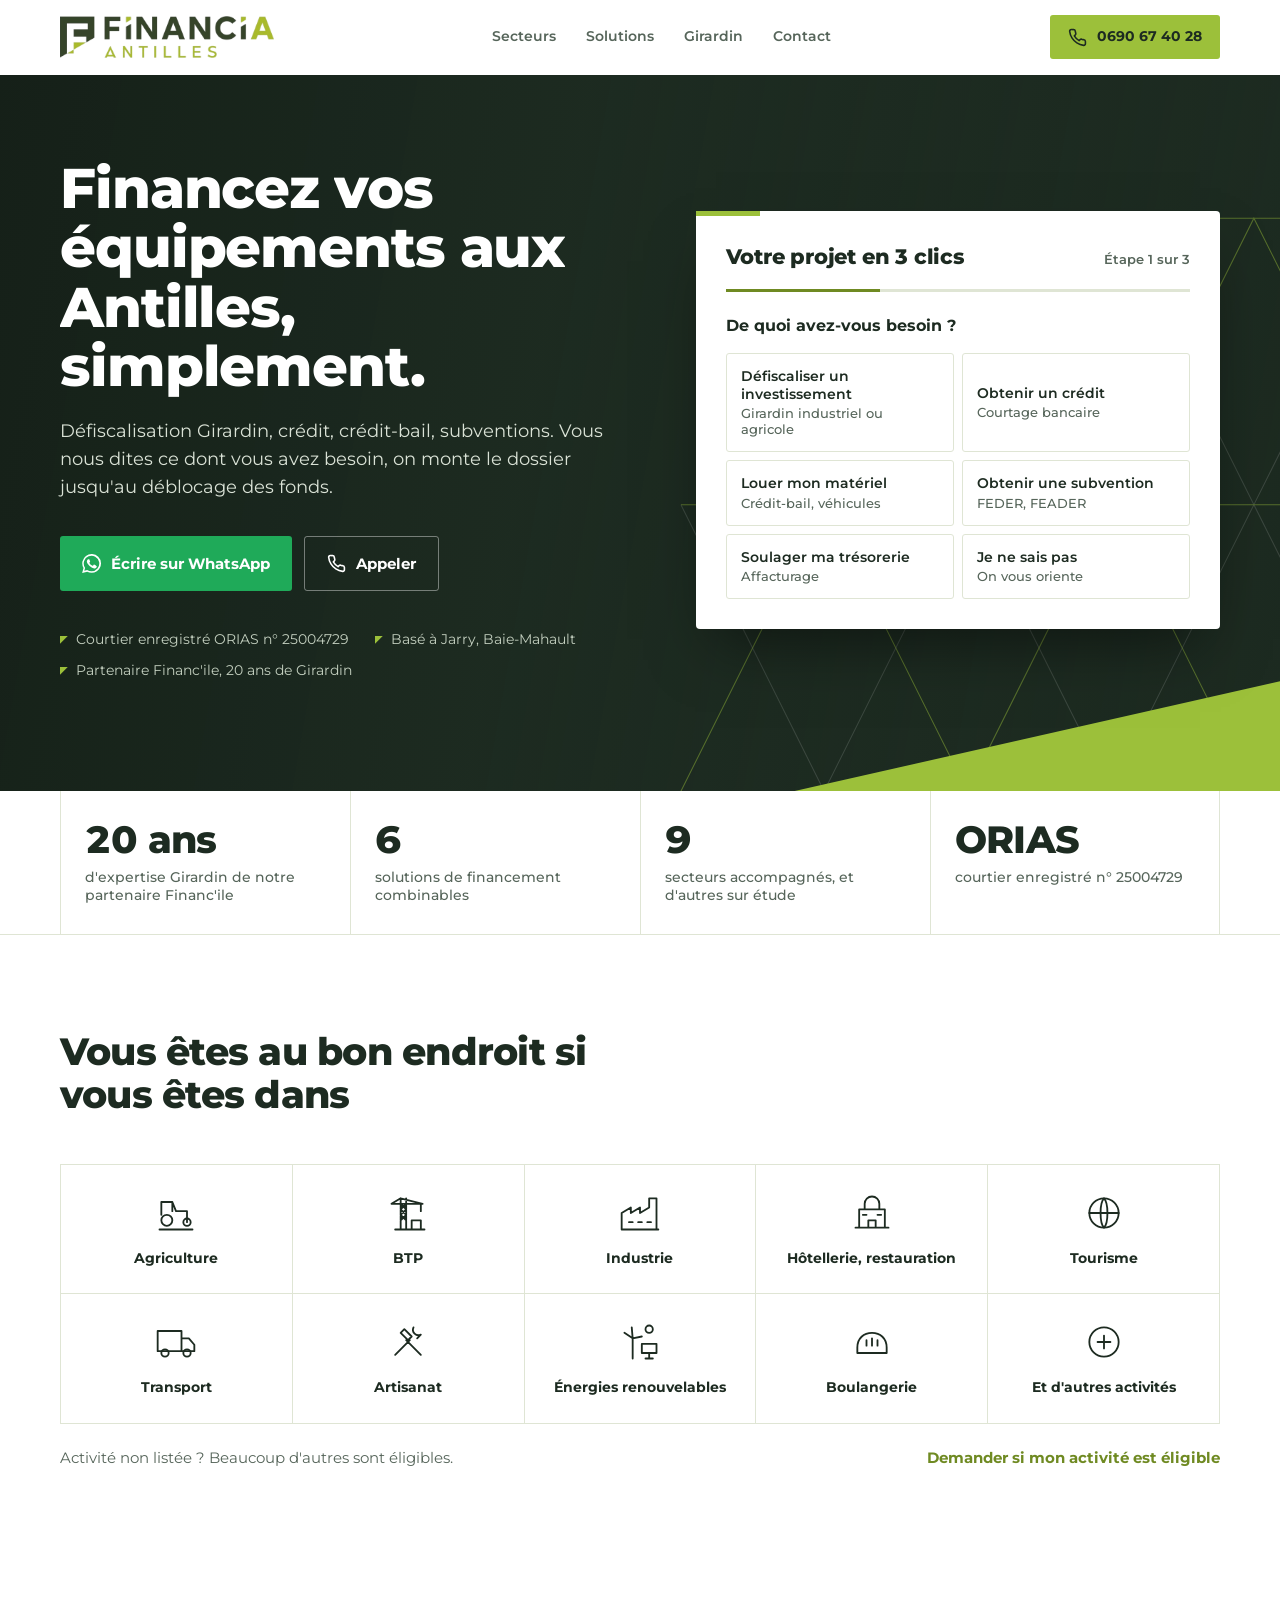
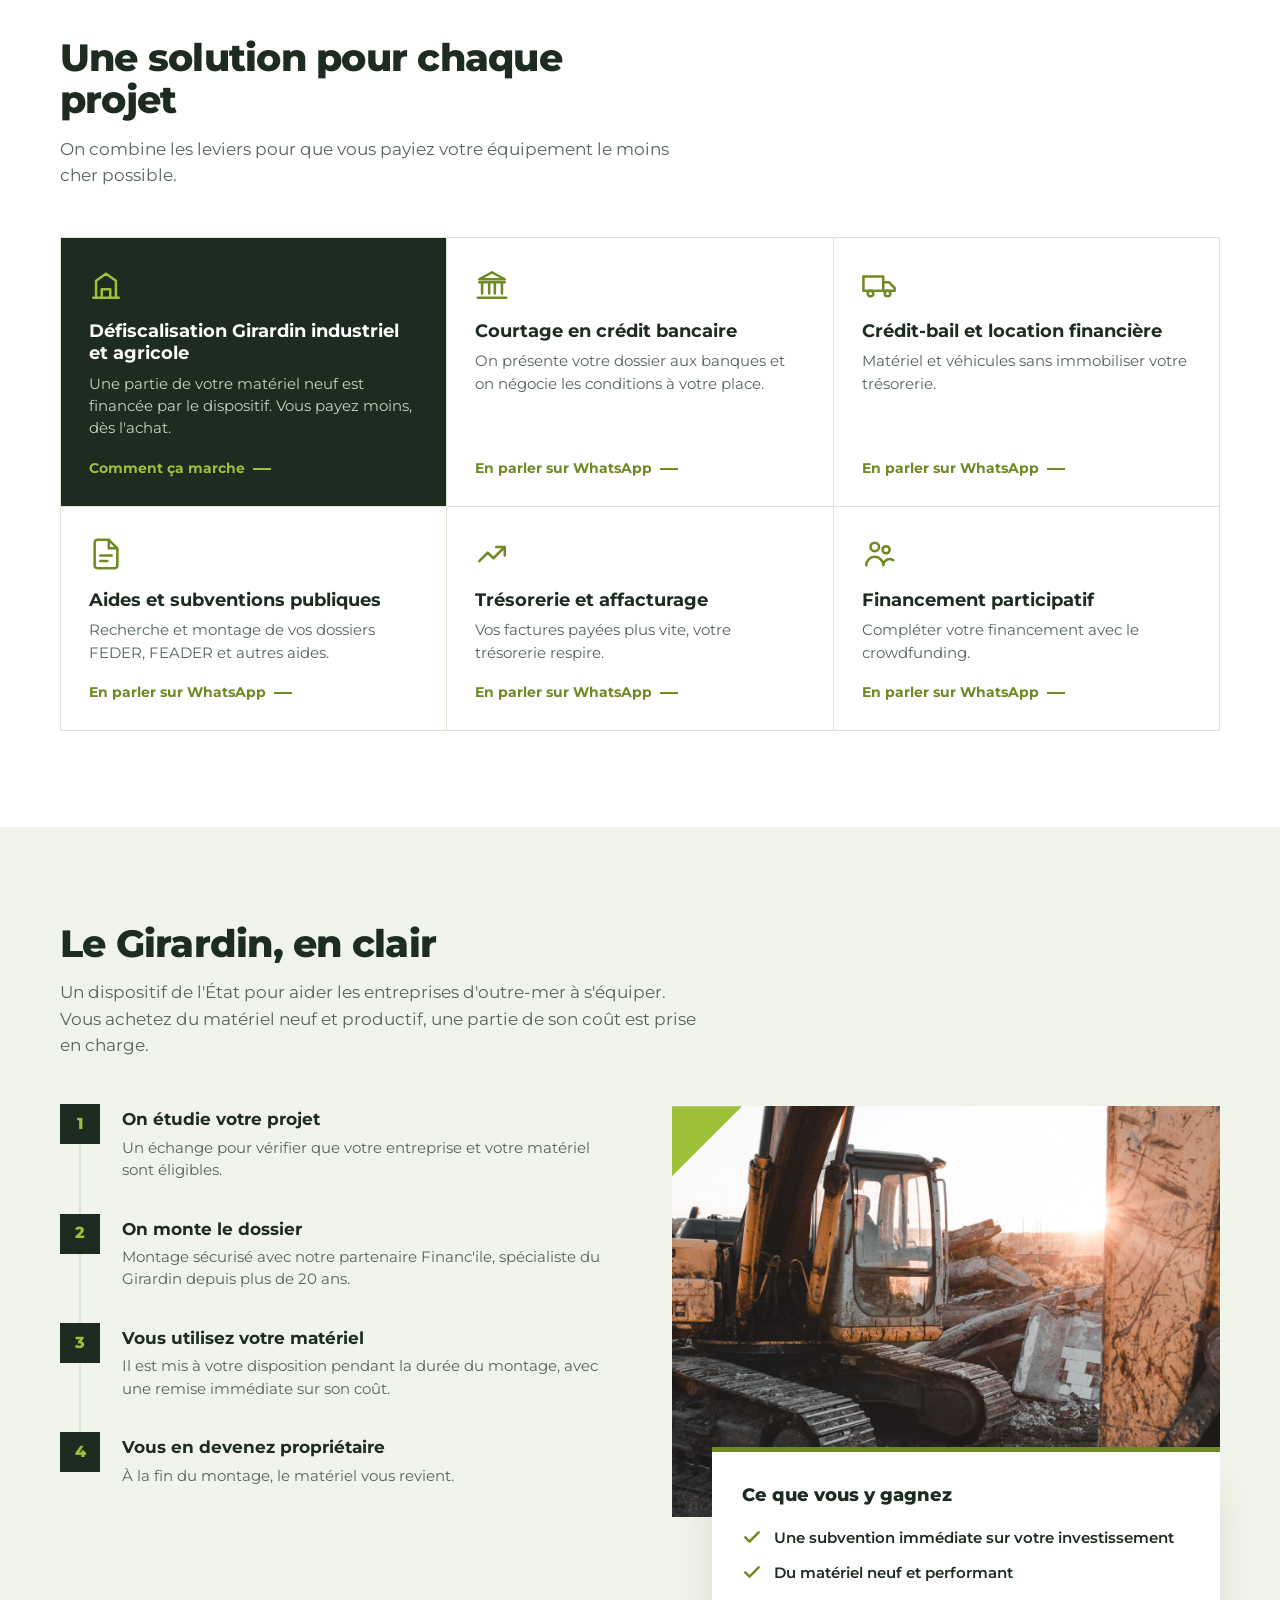
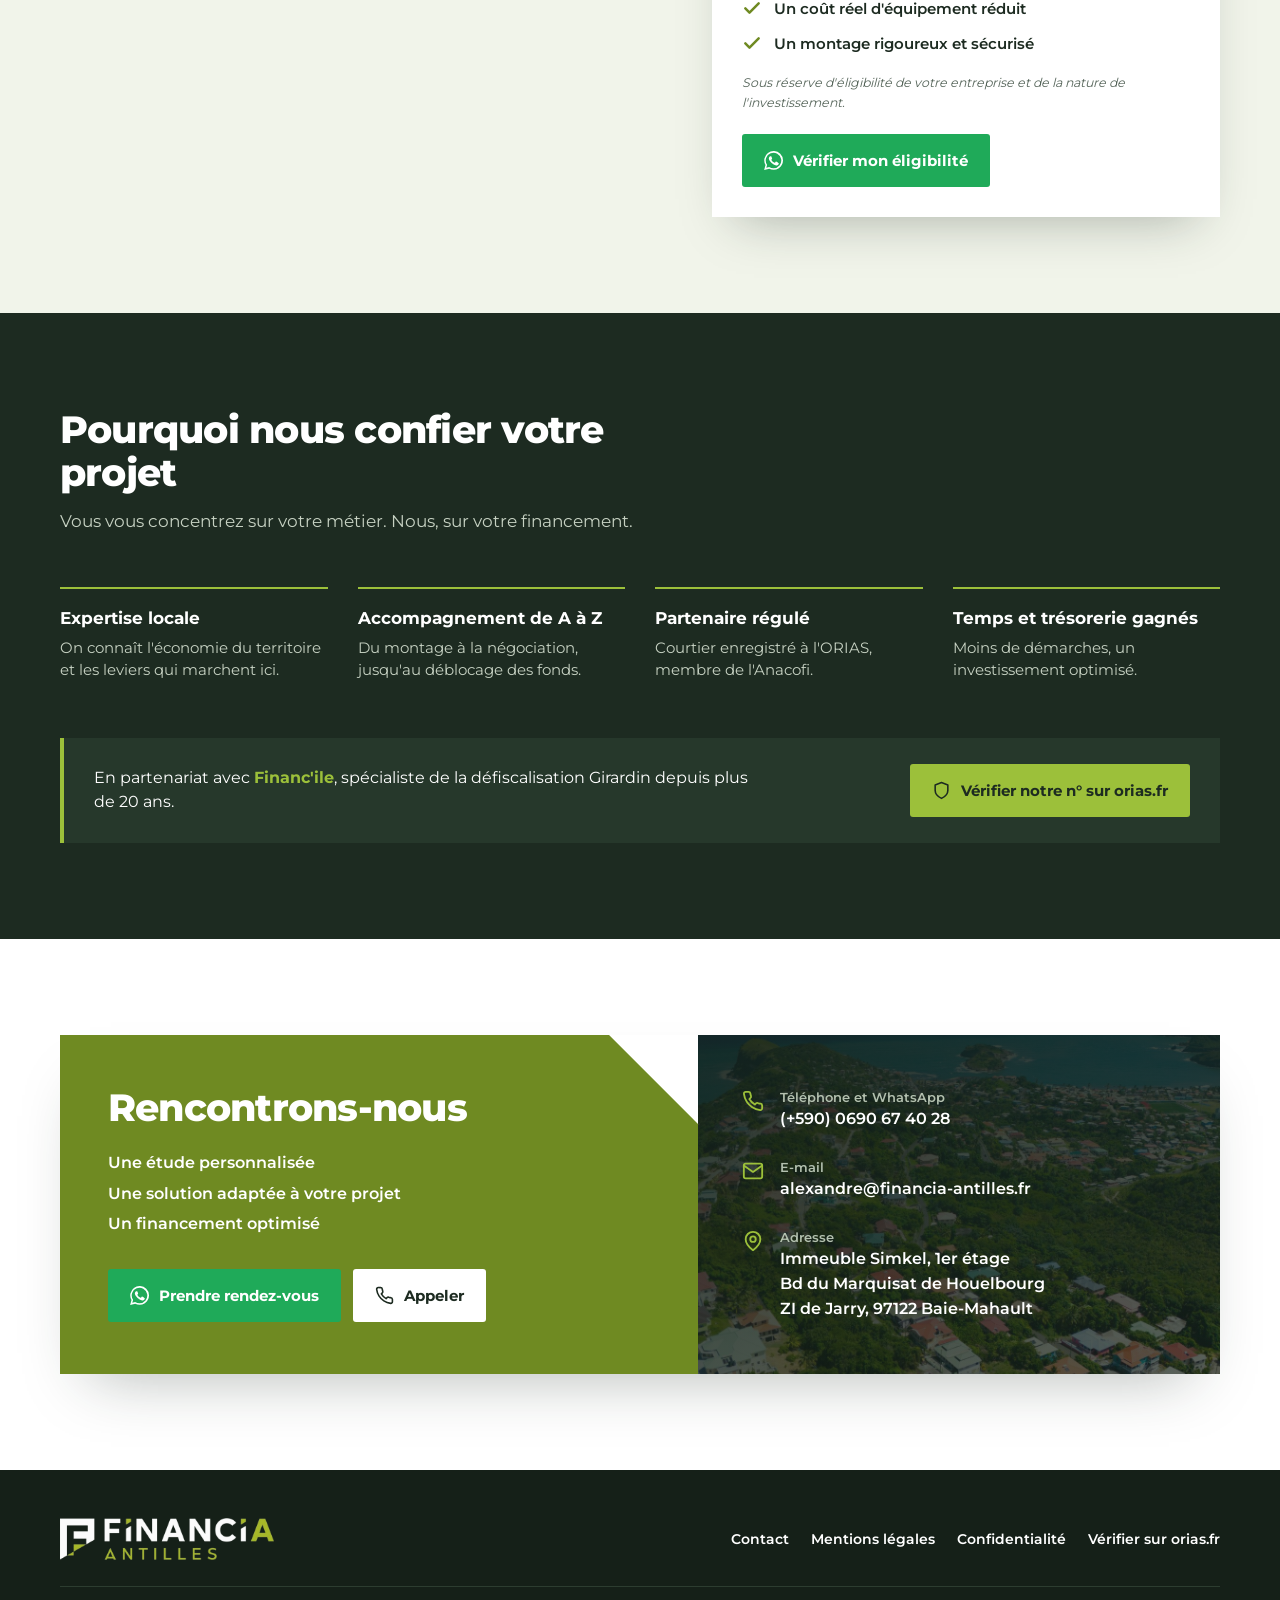
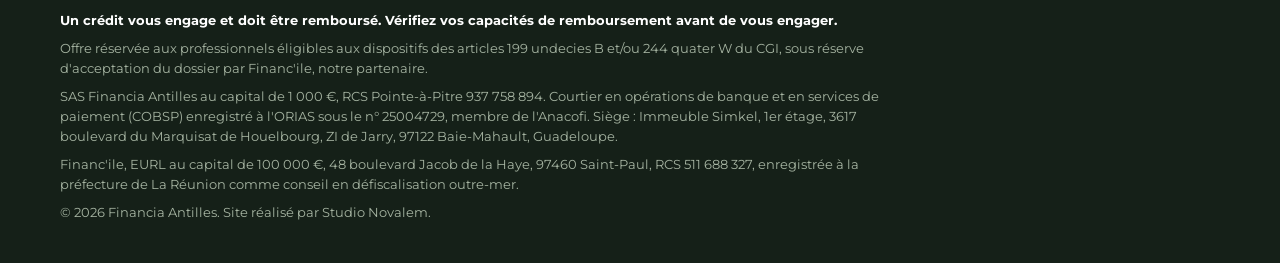
==== commit 475a6cff: "Add files via upload" ====
--- a/index.html
+++ b/index.html
@@ -188,6 +188,15 @@
   </div>
 </section>
 
+<div class="stats" aria-label="Repères">
+  <div class="wrap stats-grid">
+    <div class="stat reveal"><b><span data-count="20">0</span> ans</b><span>d'expertise Girardin de notre partenaire Financ'ile</span></div>
+    <div class="stat reveal"><b data-count="6">0</b><span>solutions de financement combinables</span></div>
+    <div class="stat reveal"><b data-count="9">0</b><span>secteurs accompagnés, et d'autres sur étude</span></div>
+    <div class="stat reveal"><b>ORIAS</b><span>courtier enregistré n° 25004729</span></div>
+  </div>
+</div>
+
 <section class="sec-pad" id="secteurs" aria-labelledby="t-sec">
   <div class="wrap">
     <h2 id="t-sec" class="sec-title reveal">Vous êtes au bon endroit si vous êtes dans</h2>
@@ -210,15 +219,6 @@
   </div>
 </section>
 
-<div class="stats" aria-label="Repères">
-  <div class="wrap stats-grid">
-    <div class="stat reveal"><b><span data-count="20">0</span> ans</b><span>d'expertise Girardin de notre partenaire Financ'ile</span></div>
-    <div class="stat reveal"><b data-count="6">0</b><span>solutions de financement combinables</span></div>
-    <div class="stat reveal"><b data-count="9">0</b><span>secteurs accompagnés, et d'autres sur étude</span></div>
-    <div class="stat reveal"><b>ORIAS</b><span>courtier enregistré n° 25004729</span></div>
-  </div>
-</div>
-
 <section class="sec-pad" id="solutions" aria-labelledby="t-sol">
   <div class="wrap">
     <h2 id="t-sol" class="sec-title reveal">Une solution pour chaque projet</h2>
--- a/css/style.css
+++ b/css/style.css
@@ -391,5 +391,4 @@
 }
 .g-photo img{transform:scale(1.14)}
 .g-photo.in img{transform:scale(1.08)}
-.stats{border-top:1px solid var(--line)}
 #secteurs{padding-bottom:72px}
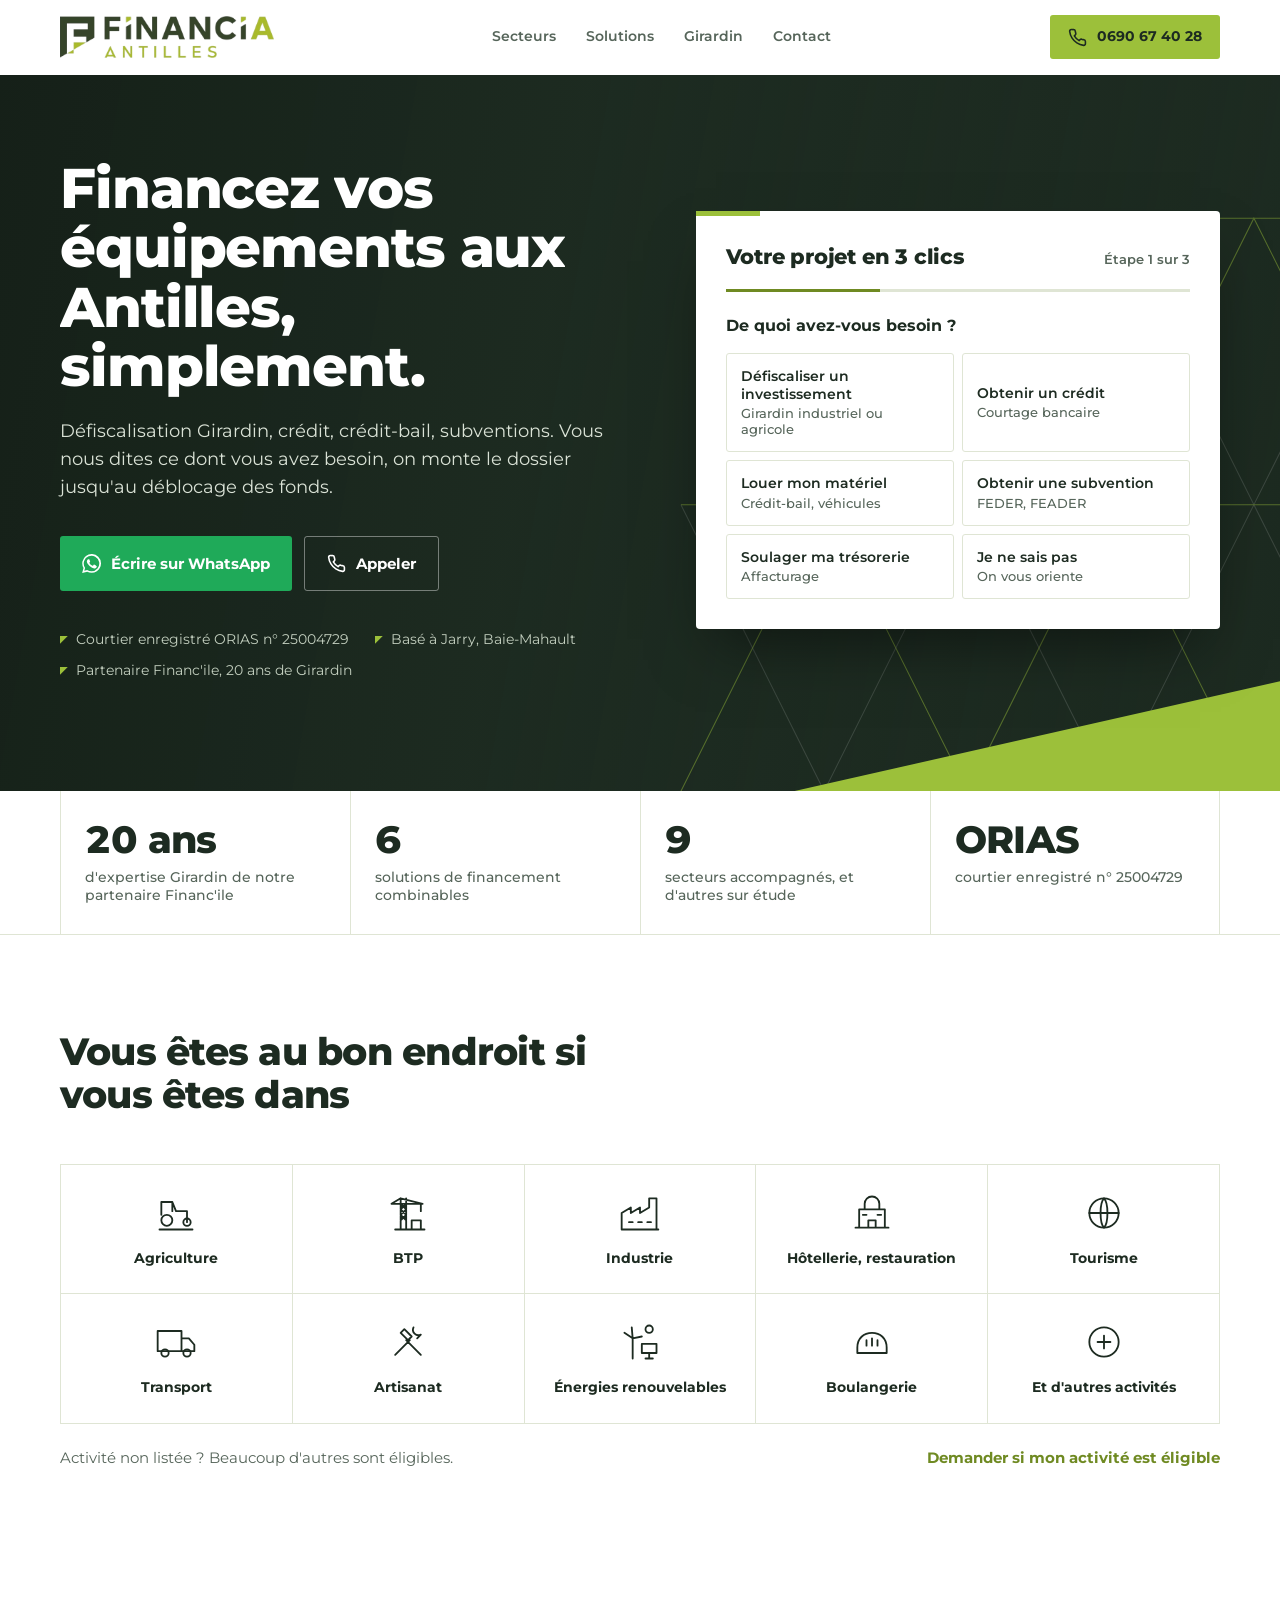
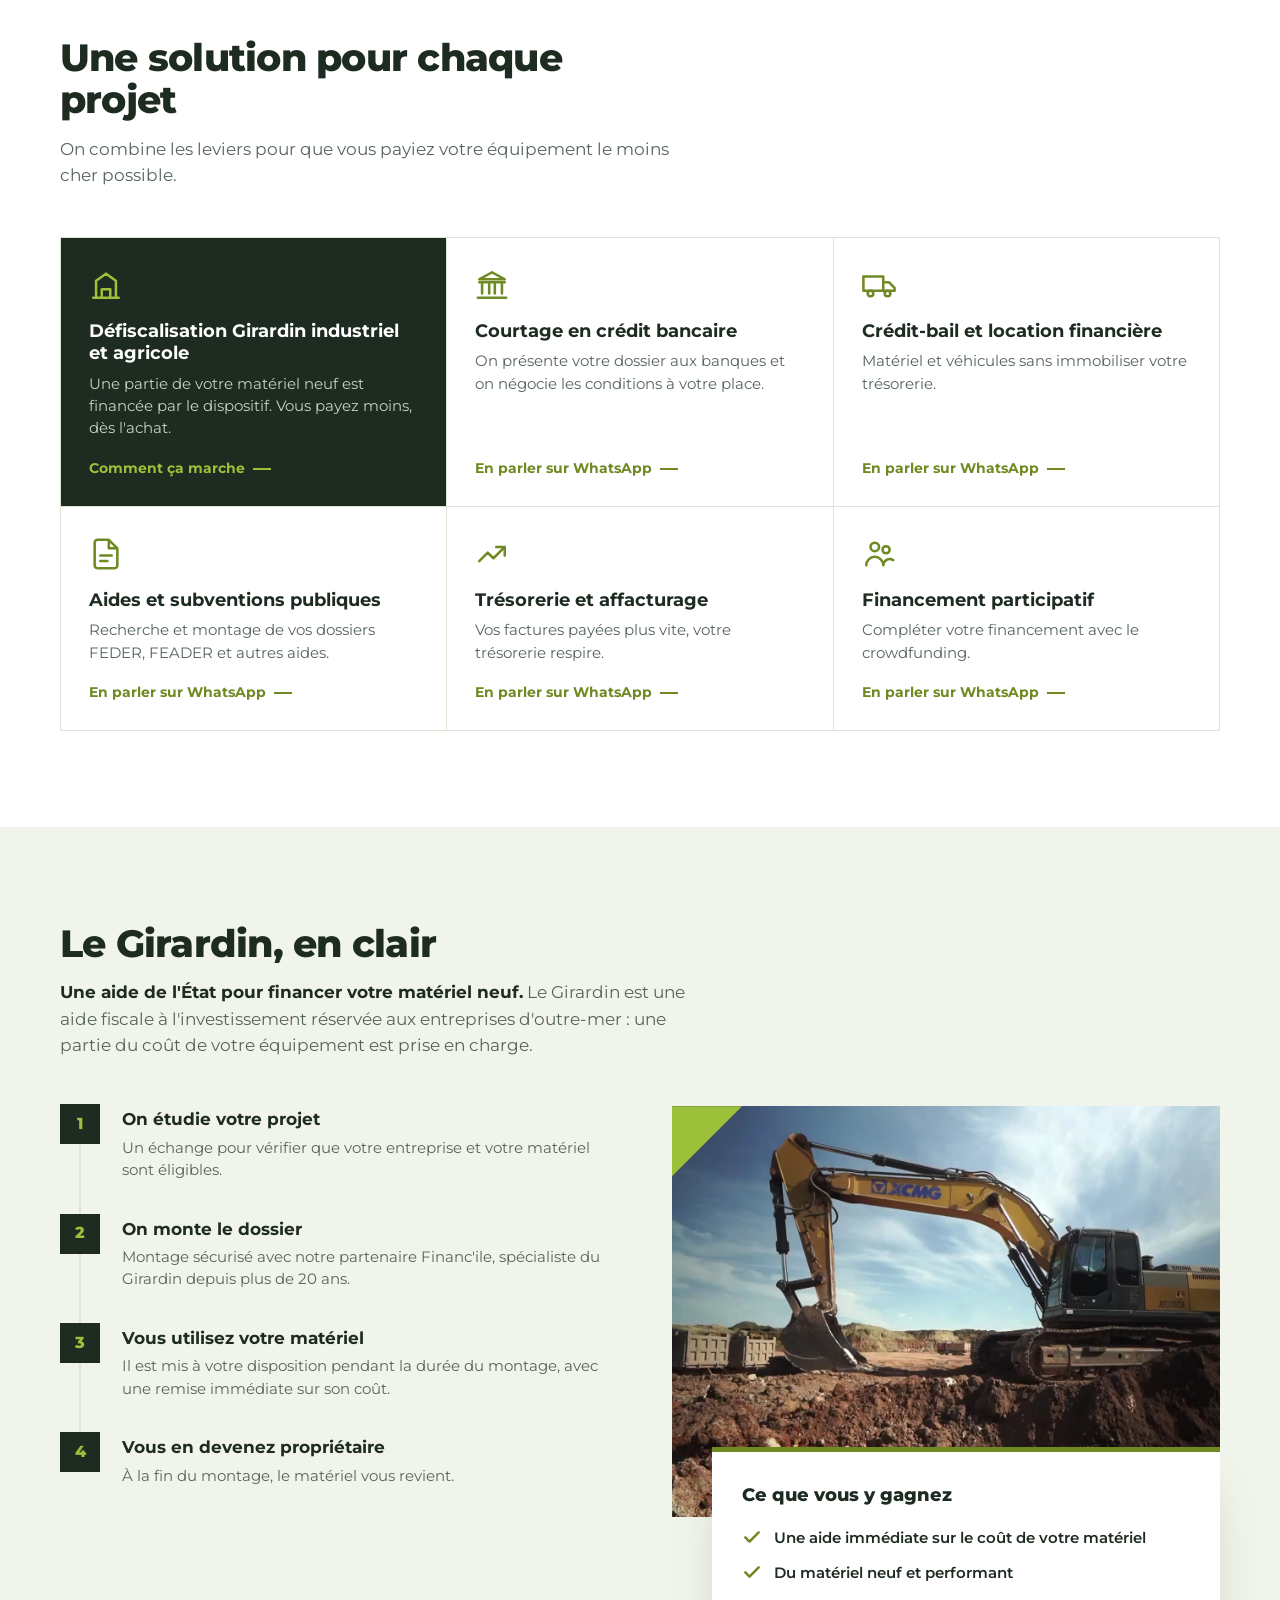
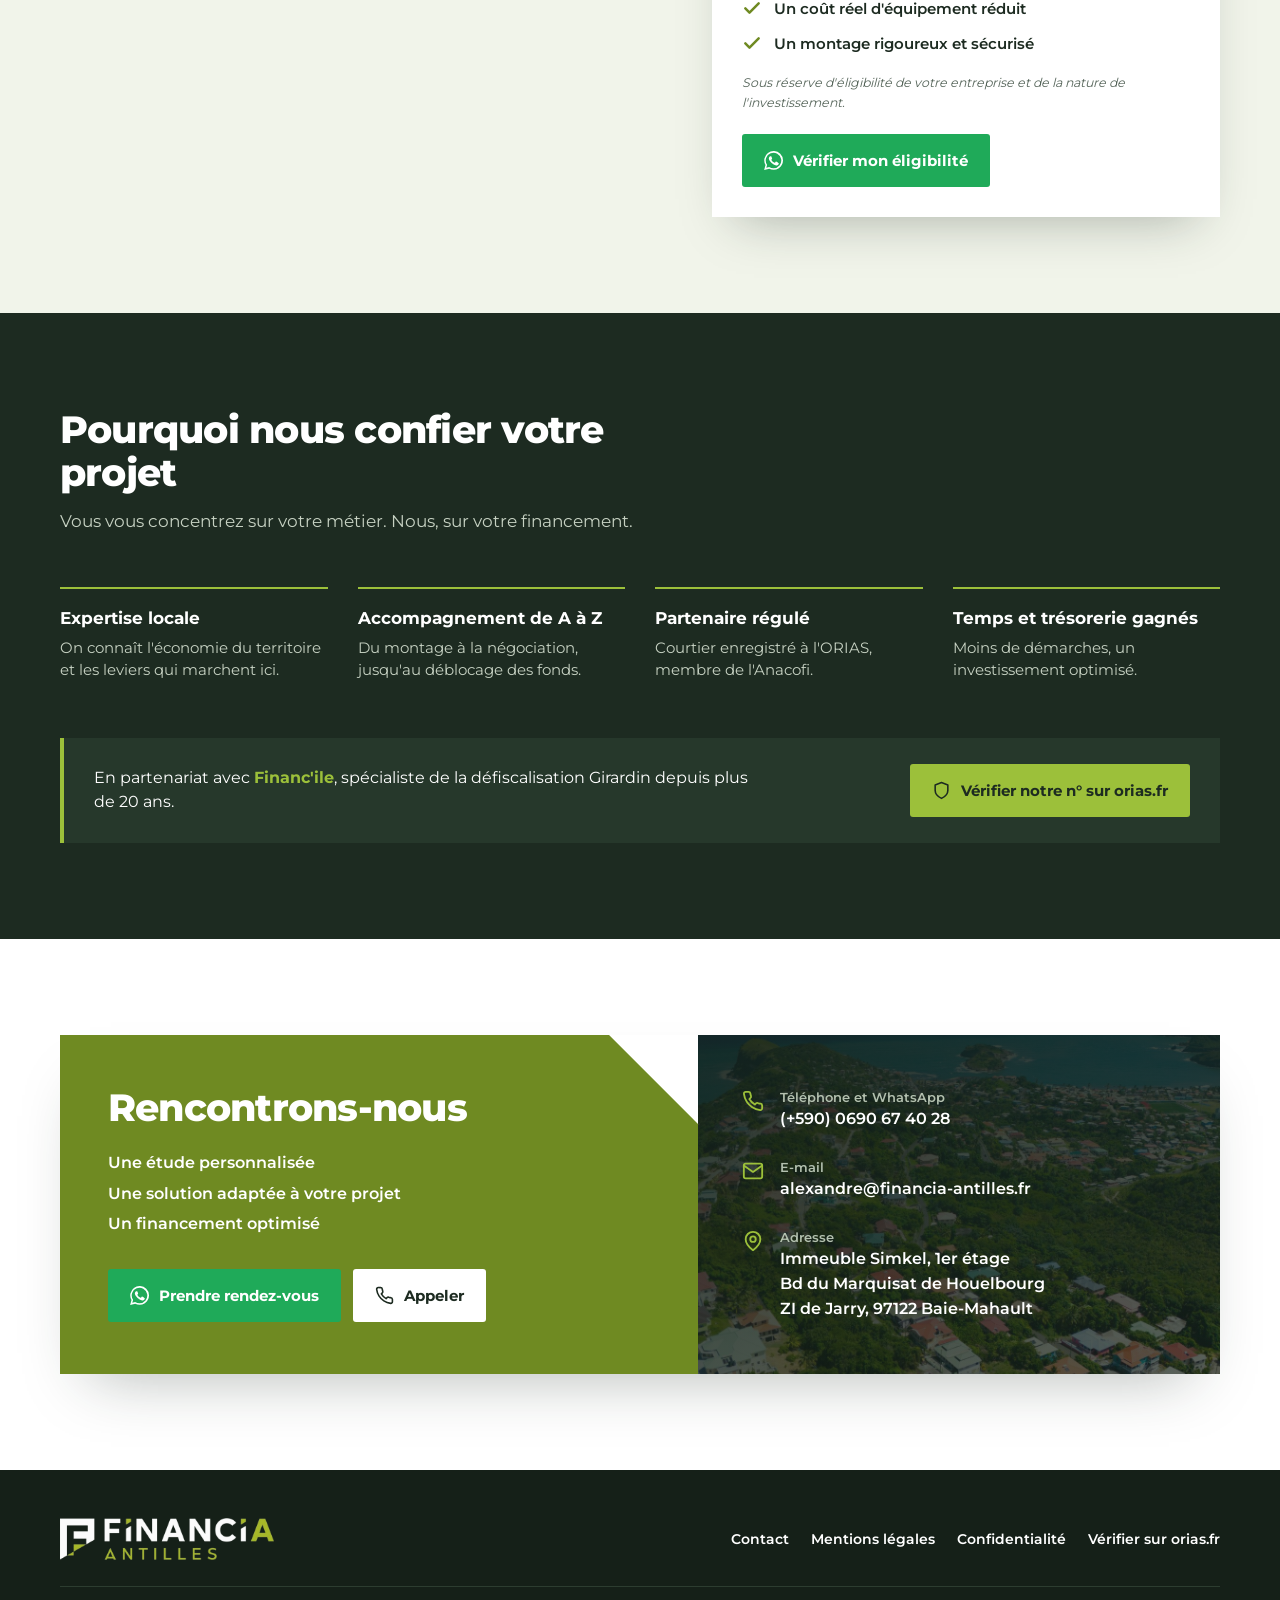
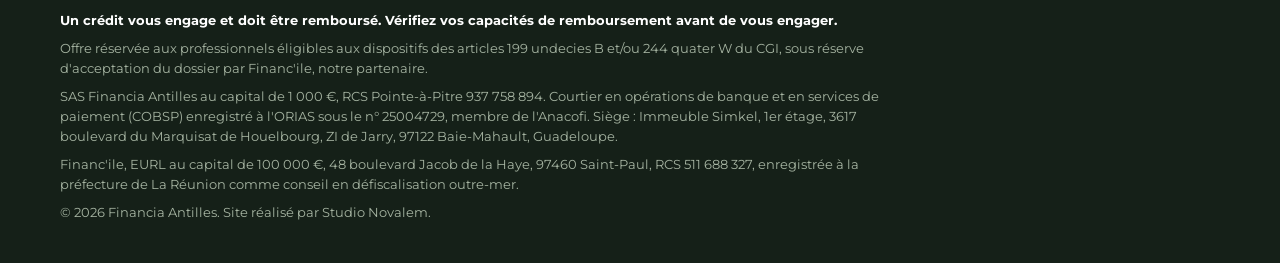
==== commit 0fc20dfa: "Add files via upload" ====
--- a/index.html
+++ b/index.html
@@ -267,7 +267,7 @@
 <section class="sec-pad girardin" id="girardin" aria-labelledby="t-gir">
   <div class="wrap">
     <h2 id="t-gir" class="sec-title reveal">Le Girardin, en clair</h2>
-    <p class="sec-lead reveal">Un dispositif de l'État pour aider les entreprises d'outre-mer à s'équiper. Vous achetez du matériel neuf et productif, une partie de son coût est prise en charge.</p>
+    <p class="sec-lead reveal"><strong>Une aide de l'État pour financer votre matériel neuf.</strong> Le Girardin est une aide fiscale à l'investissement réservée aux entreprises d'outre-mer : une partie du coût de votre équipement est prise en charge.</p>
     <div class="g-grid">
       <div class="steps">
         <span class="track" aria-hidden="true"><i></i></span>
@@ -280,12 +280,13 @@
       </div>
       <div class="g-side">
         <figure class="g-photo" data-parallax>
-          <img src="assets/img/girardin.jpg" alt="Pelleteuse sur un chantier" loading="lazy" width="1200" height="900" onerror="this.parentNode.remove()">
+          <img src="assets/img/girardin-v2.jpg" alt="Pelleteuse neuve sur un chantier, sous un ciel bleu" loading="lazy" width="1400" height="1050" onerror="this.parentNode.remove()">
+          <video id="girVideo" muted loop playsinline preload="none" aria-hidden="true" tabindex="-1" data-src="assets/video/girardin.mp4" data-src-mobile="assets/video/girardin-mobile.mp4"></video>
         </figure>
         <div class="benef reveal">
           <h3>Ce que vous y gagnez</h3>
           <ul>
-            <li><svg aria-hidden="true"><use href="#i-check"/></svg>Une subvention immédiate sur votre investissement</li>
+            <li><svg aria-hidden="true"><use href="#i-check"/></svg>Une aide immédiate sur le coût de votre matériel</li>
             <li><svg aria-hidden="true"><use href="#i-check"/></svg>Du matériel neuf et performant</li>
             <li><svg aria-hidden="true"><use href="#i-check"/></svg>Un coût réel d'équipement réduit</li>
             <li><svg aria-hidden="true"><use href="#i-check"/></svg>Un montage rigoureux et sécurisé</li>
--- a/css/style.css
+++ b/css/style.css
@@ -131,6 +131,7 @@
 
 /* Girardin */
 .girardin{background:var(--mist)}
+.girardin .sec-lead strong{color:var(--ink);font-weight:700}
 .g-grid{display:grid;grid-template-columns:1fr 1fr;gap:64px;margin-top:48px;align-items:start}
 .steps{list-style:none;counter-reset:s;position:relative}
 .track{position:absolute;left:19px;top:20px;bottom:20px;width:2px;background:var(--line)}
@@ -391,4 +392,6 @@
 }
 .g-photo img{transform:scale(1.14)}
 .g-photo.in img{transform:scale(1.08)}
+.g-photo video{position:absolute;inset:0;width:100%;height:100%;object-fit:cover;transform:scale(1.08);opacity:0;transition:opacity .9s ease;will-change:transform;pointer-events:none}
+.g-photo video.on{opacity:1}
 #secteurs{padding-bottom:72px}
